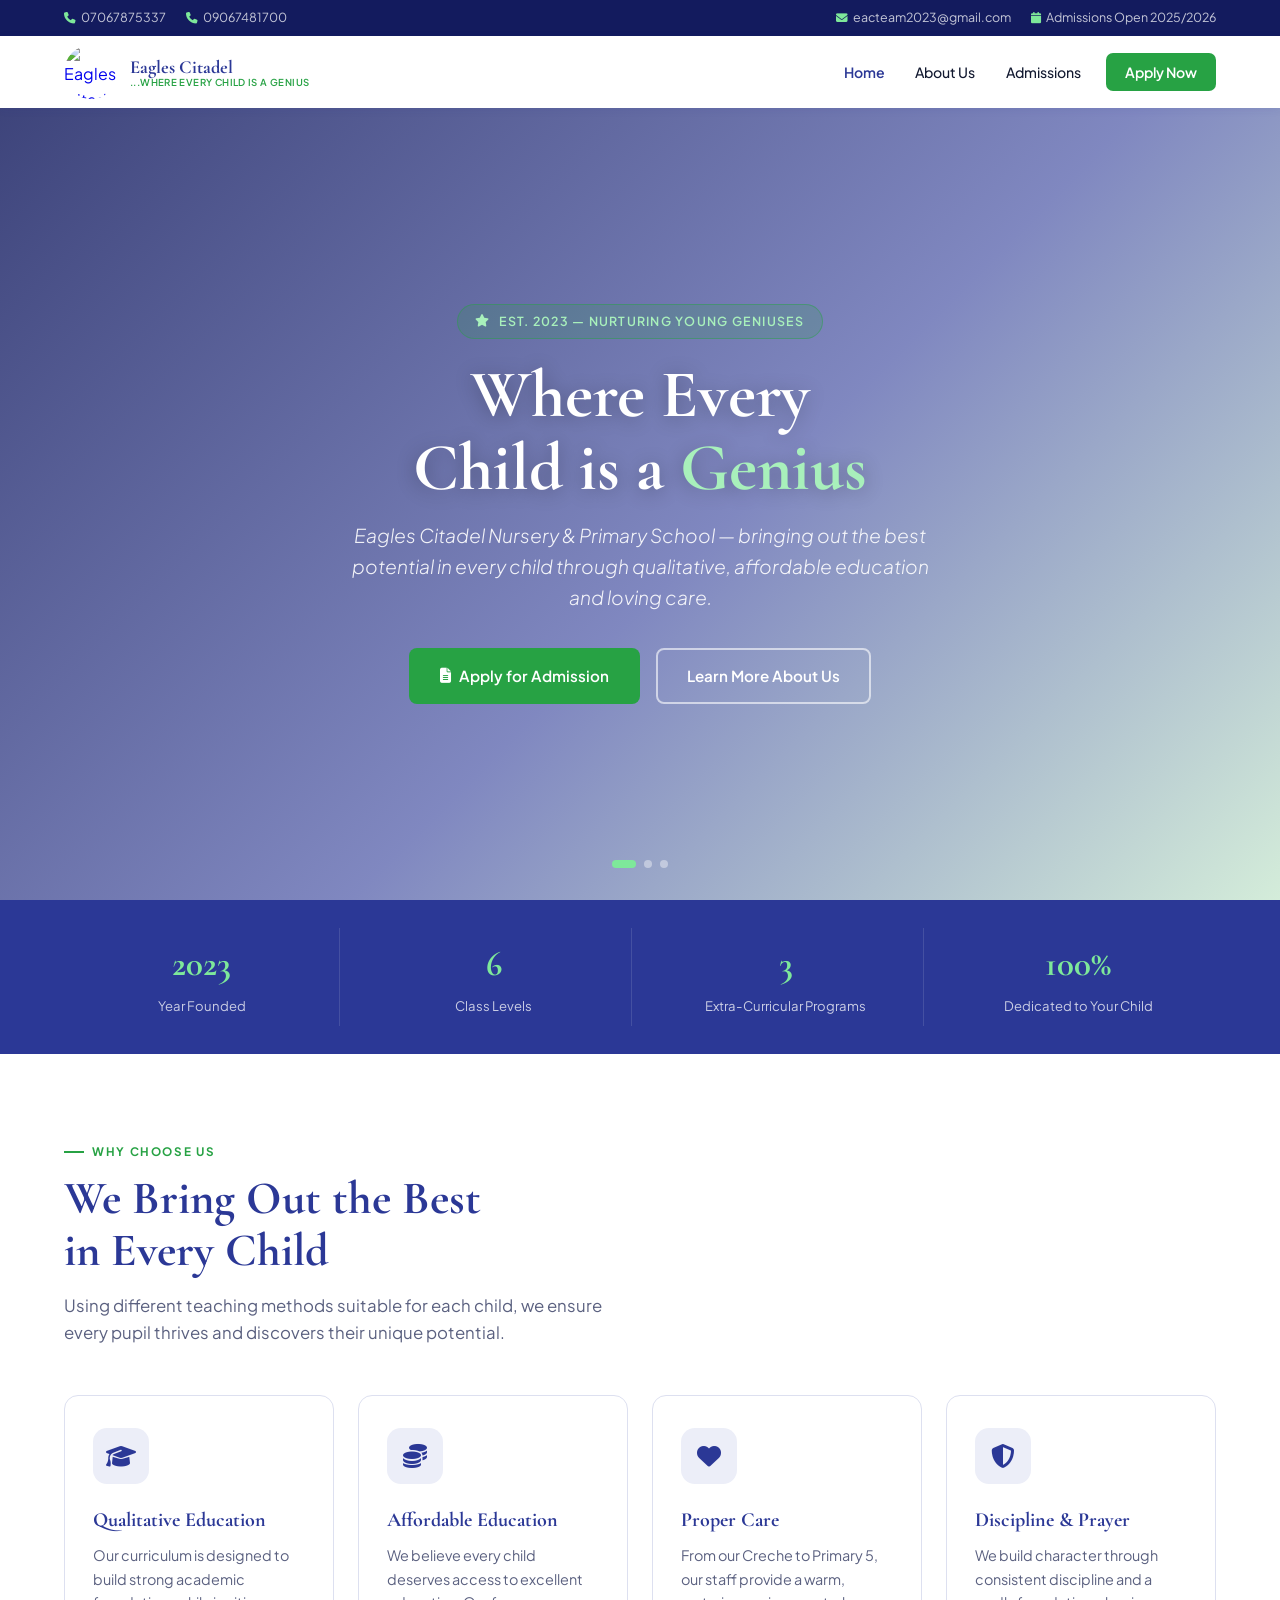
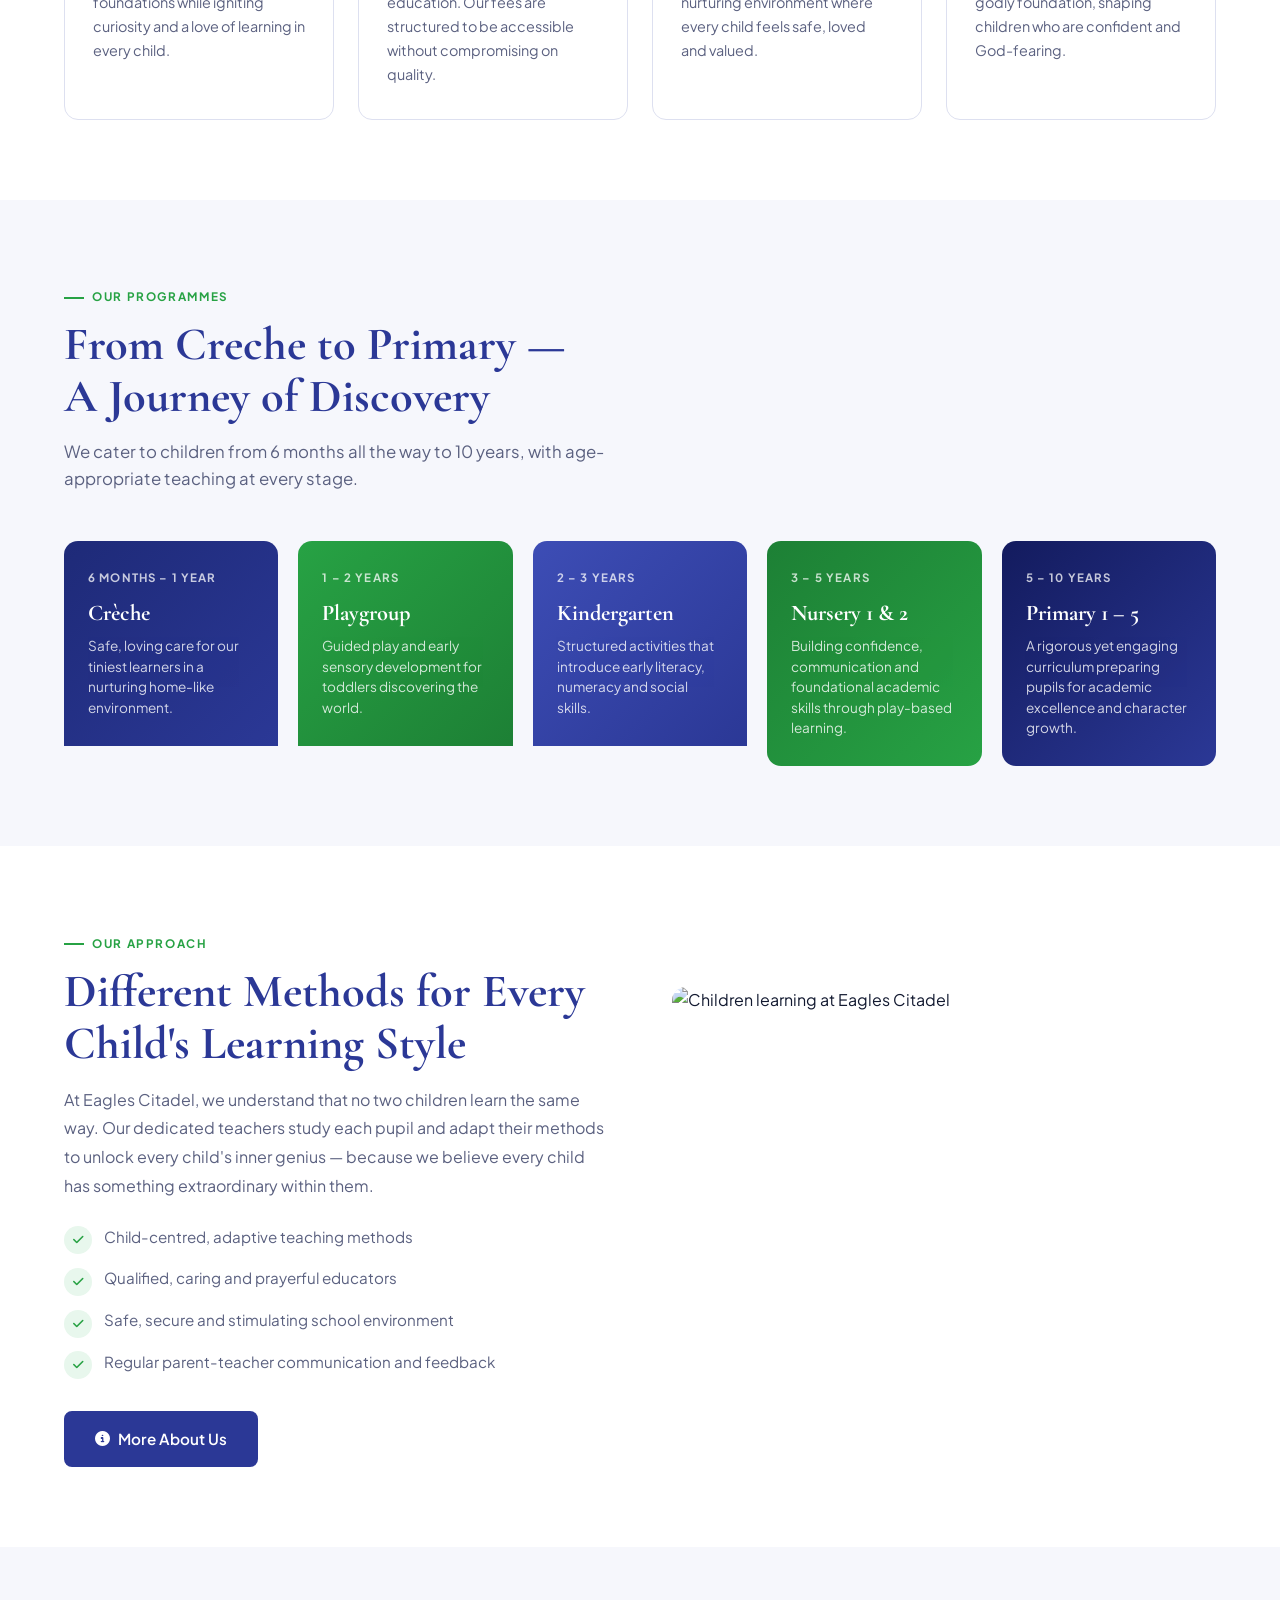
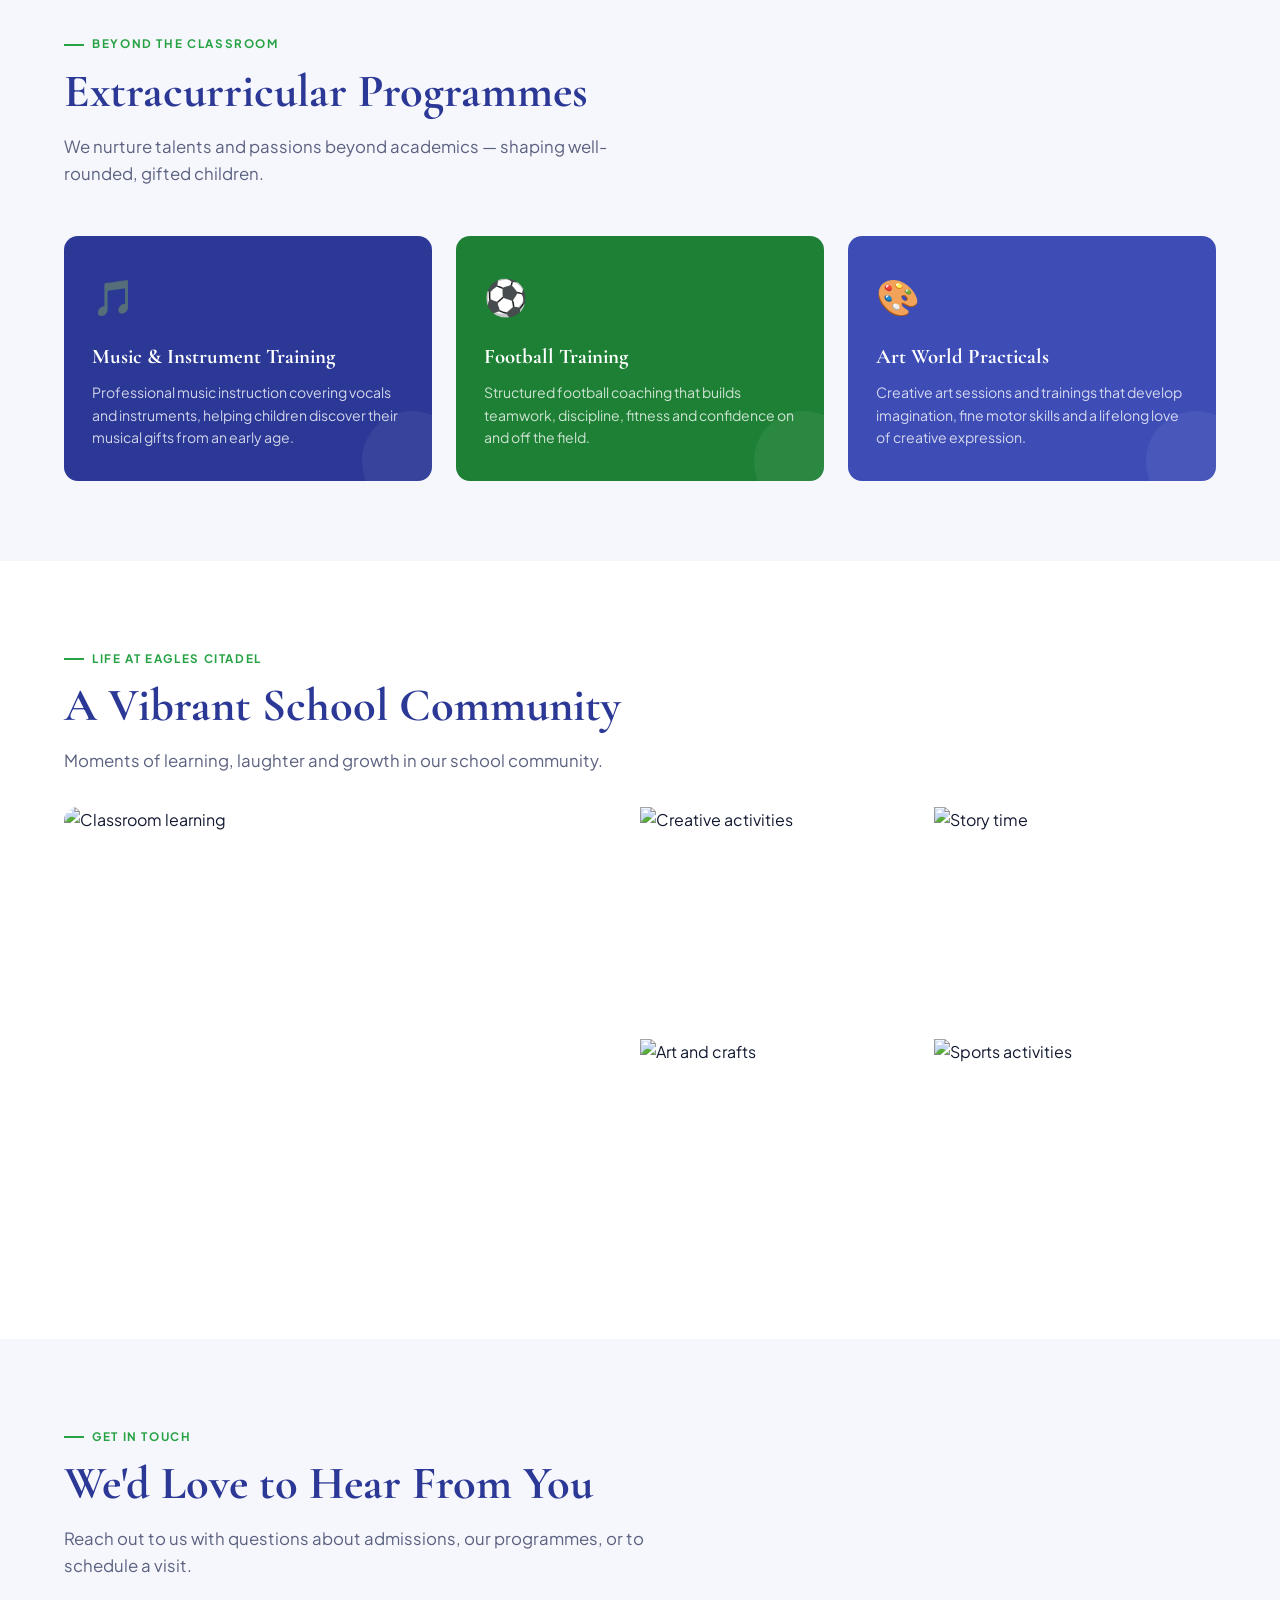
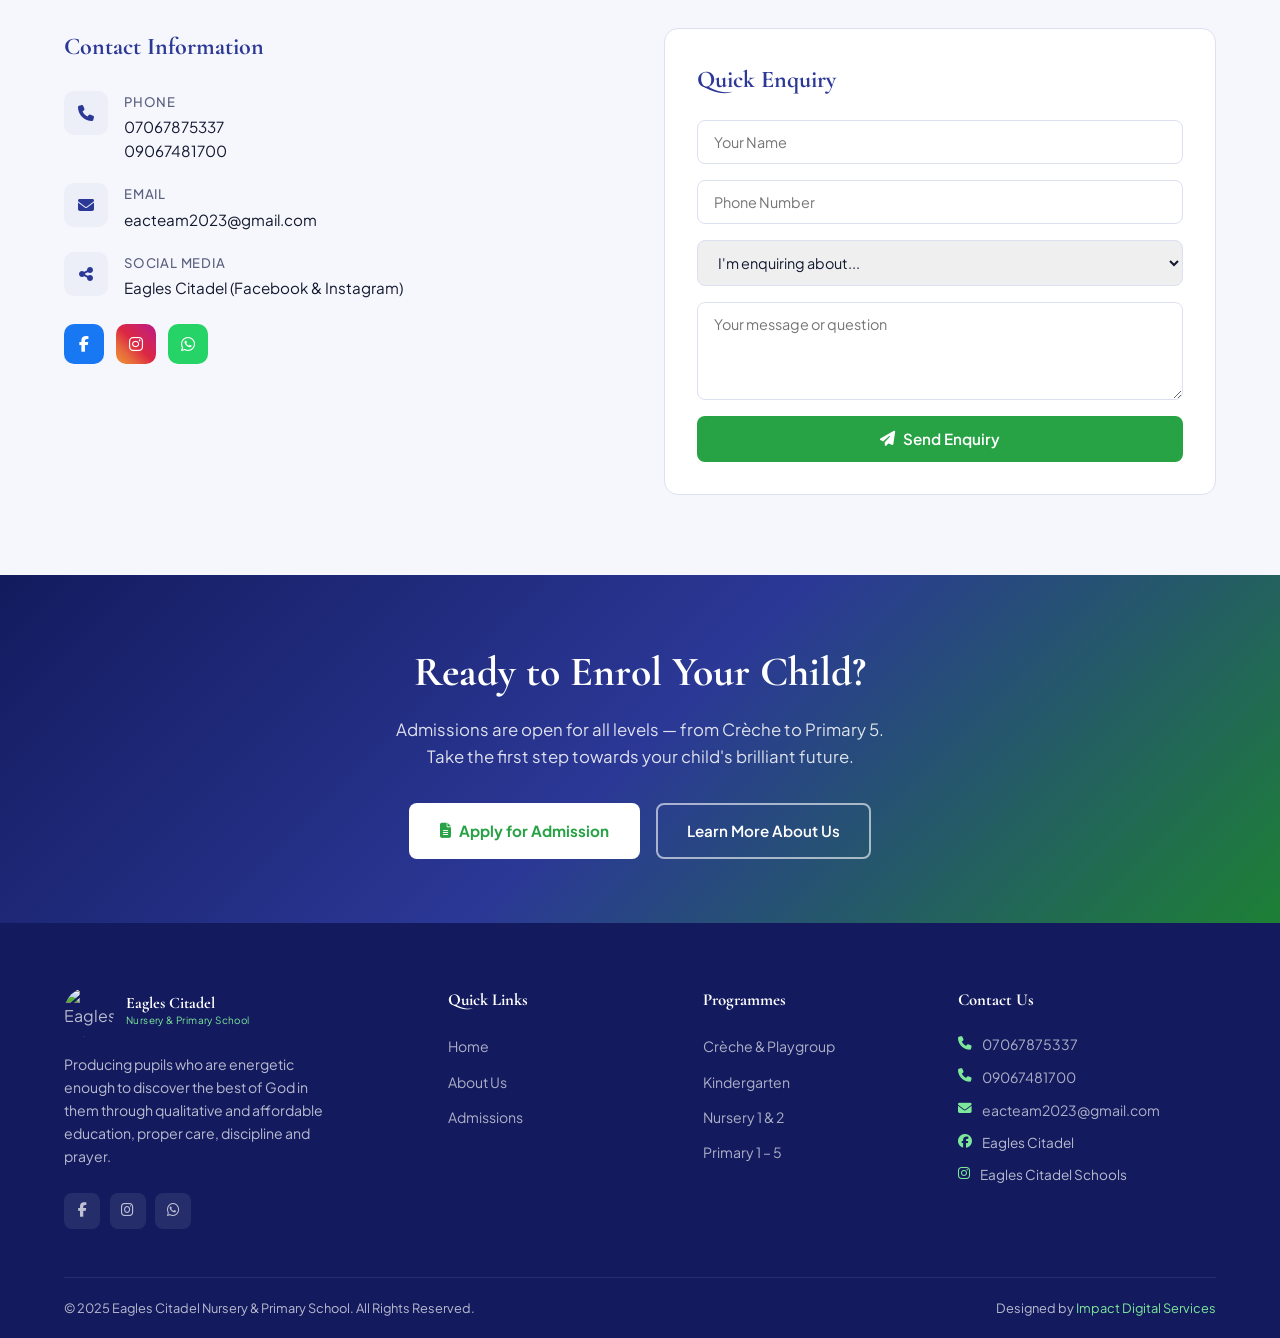
==== index.html @ 96b45662 "initial setup" ====
<!DOCTYPE html>
<html lang="en">
<head>
    <meta charset="UTF-8">
    <meta name="viewport" content="width=device-width, initial-scale=1.0">
    <title>Eagles Citadel Nursery & Primary School | ...where every child is a genius</title>
    <meta name="description" content="Eagles Citadel Nursery and Primary School — where every child is a genius. Qualitative, affordable education with proper care and discipline. Creche through Primary 5.">
    <meta name="keywords" content="Eagles Citadel, nursery school, primary school, creche, playgroup, kindergarten, affordable education Nigeria">
    <meta name="robots" content="index, follow">
    <meta property="og:type" content="website">
    <meta property="og:title" content="Eagles Citadel Nursery & Primary School">
    <meta property="og:description" content="...where every child is a genius. Qualitative and affordable education from Creche to Primary 5.">

    <script type="application/ld+json">
    {
      "@context": "https://schema.org",
      "@type": "School",
      "name": "Eagles Citadel Nursery and Primary School",
      "description": "Where every child is a genius. Qualitative and affordable education from Creche to Primary 5.",
      "foundingDate": "2023",
      "telephone": ["+2347067875337", "+2349067481700"],
      "email": "eacteam2023@gmail.com"
    }
    </script>

    <link rel="preconnect" href="https://fonts.googleapis.com">
    <link rel="preconnect" href="https://fonts.gstatic.com" crossorigin>
    <link href="https://fonts.googleapis.com/css2?family=Cormorant+Garamond:wght@400;600;700;800&family=Plus+Jakarta+Sans:wght@300;400;500;600;700&display=swap" rel="stylesheet">
    <link rel="stylesheet" href="https://cdnjs.cloudflare.com/ajax/libs/font-awesome/6.4.0/css/all.min.css">

    <style>
        :root {
            --indigo: #2B3896;
            --indigo-dark: #1E2A78;
            --indigo-deep: #131B5E;
            --indigo-light: #3D4DB5;
            --green: #27A244;
            --green-dark: #1D8035;
            --green-light: #E8F7ED;
            --white: #ffffff;
            --off-white: #F6F7FC;
            --light-gray: #ECEEF8;
            --text: #121930;
            --text-muted: #5B6180;
            --border: #DDE0F0;
            --shadow-sm: 0 2px 8px rgba(43,56,150,0.08);
            --shadow-md: 0 8px 32px rgba(43,56,150,0.14);
            --shadow-lg: 0 20px 60px rgba(43,56,150,0.2);
            --transition: all 0.3s cubic-bezier(0.4,0,0.2,1);
            --radius: 14px;
        }

        *, *::before, *::after { margin:0; padding:0; box-sizing:border-box; }
        html { scroll-behavior: smooth; }
        body {
            font-family: 'Plus Jakarta Sans', sans-serif;
            color: var(--text);
            background: var(--white);
            overflow-x: hidden;
            line-height: 1.6;
        }

        /* TOPBAR */
        .topbar {
            background: var(--indigo-deep);
            color: rgba(255,255,255,0.75);
            font-size: 0.78rem;
            padding: 0.5rem 0;
        }
        .topbar-inner {
            max-width: 1200px; margin: 0 auto; padding: 0 1.5rem;
            display: flex; justify-content: space-between; align-items: center; gap: 1rem; flex-wrap: wrap;
        }
        .topbar a { color: rgba(255,255,255,0.75); text-decoration: none; }
        .topbar a:hover { color: #7EE89A; }
        .topbar-left, .topbar-right { display: flex; align-items: center; gap: 1.25rem; flex-wrap: wrap; }
        .topbar i { color: #7EE89A; margin-right: 0.3rem; font-size: 0.72rem; }

        /* HEADER */
        .header {
            background: var(--white);
            box-shadow: var(--shadow-sm);
            position: sticky; top: 0; z-index: 1000;
            transition: var(--transition);
        }
        .header.scrolled { box-shadow: var(--shadow-md); }
        .nav-wrapper {
            max-width: 1200px; margin: 0 auto; padding: 0 1.5rem;
            display: flex; justify-content: space-between; align-items: center; height: 72px;
        }
        .logo { display: flex; align-items: center; gap: 0.75rem; text-decoration: none; }
        .logo img { height: 54px; width: 54px; object-fit: contain; border-radius: 50%; }
        .logo-text { display: flex; flex-direction: column; line-height: 1.1; }
        .logo-name {
            font-family: 'Cormorant Garamond', serif;
            font-size: 1.15rem; font-weight: 700; color: var(--indigo);
        }
        .logo-motto {
            font-size: 0.6rem; font-weight: 600; color: var(--green);
            text-transform: uppercase; letter-spacing: 0.04em;
        }
        .nav { display: flex; align-items: center; gap: 0.2rem; }
        .nav-link {
            font-size: 0.88rem; font-weight: 500; color: var(--text);
            text-decoration: none; padding: 0.5rem 0.85rem;
            border-radius: 7px; transition: var(--transition);
        }
        .nav-link:hover { color: var(--indigo); background: var(--light-gray); }
        .nav-link.active { color: var(--indigo); font-weight: 600; }
        .nav-apply {
            background: var(--green); color: var(--white) !important;
            padding: 0.5rem 1.2rem; border-radius: 7px; margin-left: 0.5rem; font-weight: 600;
        }
        .nav-apply:hover { background: var(--green-dark) !important; }
        .hamburger {
            display: none; flex-direction: column; gap: 5px;
            background: none; border: none; cursor: pointer; padding: 0.5rem;
        }
        .hamburger span { display: block; width: 24px; height: 2px; background: var(--indigo); border-radius: 2px; transition: var(--transition); }
        .hamburger.open span:nth-child(1) { transform: translateY(7px) rotate(45deg); }
        .hamburger.open span:nth-child(2) { opacity: 0; }
        .hamburger.open span:nth-child(3) { transform: translateY(-7px) rotate(-45deg); }

        /* HERO */
        .hero {
            position: relative; height: 88vh; min-height: 560px; max-height: 820px;
            display: flex; align-items: center; justify-content: center; overflow: hidden;
        }
        .hero-slides { position: absolute; inset: 0; z-index: 0; }
        .hero-slide {
            position: absolute; inset: 0;
            background-size: cover; background-position: center;
            opacity: 0; transition: opacity 1.3s ease;
        }
        .hero-slide.active { opacity: 1; }
        .hero-slide::after {
            content: ''; position: absolute; inset: 0;
            background: linear-gradient(135deg, rgba(19,27,94,0.82) 0%, rgba(43,56,150,0.6) 55%, rgba(39,162,68,0.2) 100%);
        }
        .slide-1 { background-image: url('https://images.unsplash.com/photo-1503676260728-1c00da094a0b?w=1400&q=80'); }
        .slide-2 { background-image: url('https://images.unsplash.com/photo-1580582932707-520aed937b7b?w=1400&q=80'); }
        .slide-3 { background-image: url('https://images.unsplash.com/photo-1529390079861-591de354faf5?w=1400&q=80'); }
        .hero-content {
            position: relative; z-index: 1; text-align: center; color: var(--white);
            max-width: 840px; padding: 2rem 1.5rem;
            animation: heroFadeUp 1s ease 0.3s both;
        }
        @keyframes heroFadeUp {
            from { opacity: 0; transform: translateY(30px); }
            to { opacity: 1; transform: translateY(0); }
        }
        .hero-badge {
            display: inline-flex; align-items: center; gap: 0.5rem;
            background: rgba(39,162,68,0.18); border: 1px solid rgba(39,162,68,0.45);
            color: #A8F0BB; font-size: 0.78rem; font-weight: 600;
            letter-spacing: 0.1em; text-transform: uppercase;
            padding: 0.4rem 1.1rem; border-radius: 100px; margin-bottom: 1.25rem;
        }
        .hero-title {
            font-family: 'Cormorant Garamond', serif;
            font-size: clamp(2.4rem, 6vw, 4.2rem);
            font-weight: 800; line-height: 1.08; margin-bottom: 1rem;
            text-shadow: 0 2px 20px rgba(0,0,0,0.3);
        }
        .hero-title span { color: #A8F0BB; }
        .hero-subtitle {
            font-size: clamp(1rem, 2.5vw, 1.2rem);
            font-weight: 300; opacity: 0.9; margin-bottom: 2.25rem;
            max-width: 580px; margin-left: auto; margin-right: auto;
            font-style: italic;
        }
        .hero-cta { display: flex; gap: 1rem; justify-content: center; flex-wrap: wrap; }
        .btn {
            display: inline-flex; align-items: center; gap: 0.5rem;
            padding: 0.85rem 1.8rem; border-radius: 8px;
            font-family: 'Plus Jakarta Sans', sans-serif;
            font-weight: 600; font-size: 0.95rem;
            text-decoration: none; transition: var(--transition);
            cursor: pointer; border: 2px solid transparent;
        }
        .btn-green { background: var(--green); color: var(--white); }
        .btn-green:hover { background: var(--green-dark); transform: translateY(-2px); box-shadow: 0 8px 24px rgba(39,162,68,0.35); }
        .btn-outline-white { background: transparent; color: var(--white); border-color: rgba(255,255,255,0.6); }
        .btn-outline-white:hover { background: rgba(255,255,255,0.12); border-color: var(--white); }
        .btn-indigo { background: var(--indigo); color: var(--white); }
        .btn-indigo:hover { background: var(--indigo-dark); transform: translateY(-2px); box-shadow: var(--shadow-md); }
        .btn-outline-indigo { background: transparent; color: var(--indigo); border-color: var(--indigo); }
        .btn-outline-indigo:hover { background: var(--indigo); color: var(--white); }
        .hero-indicators {
            position: absolute; bottom: 2rem; left: 50%; transform: translateX(-50%);
            display: flex; gap: 0.5rem; z-index: 2;
        }
        .indicator {
            width: 8px; height: 8px; border-radius: 50%;
            background: rgba(255,255,255,0.4); border: none; cursor: pointer; transition: var(--transition);
        }
        .indicator.active { background: #7EE89A; width: 24px; border-radius: 4px; }

        /* STATS STRIP */
        .stats-strip { background: var(--indigo); padding: 1.75rem 0; }
        .stats-inner {
            max-width: 1200px; margin: 0 auto; padding: 0 1.5rem;
            display: grid; grid-template-columns: repeat(4, 1fr); gap: 1rem;
        }
        .stat-item {
            text-align: center; color: var(--white); padding: 0.5rem;
            border-right: 1px solid rgba(255,255,255,0.12);
        }
        .stat-item:last-child { border-right: none; }
        .stat-number { font-family: 'Cormorant Garamond', serif; font-size: 2.2rem; font-weight: 700; color: #7EE89A; display: block; }
        .stat-label { font-size: 0.82rem; opacity: 0.75; }

        /* SECTIONS */
        .section { padding: 5rem 0; }
        .section-alt { background: var(--off-white); }
        .container { max-width: 1200px; margin: 0 auto; padding: 0 1.5rem; }
        .section-label {
            display: inline-flex; align-items: center; gap: 0.5rem;
            font-size: 0.73rem; font-weight: 700; letter-spacing: 0.14em;
            text-transform: uppercase; color: var(--green); margin-bottom: 0.75rem;
        }
        .section-label::before { content: ''; display: block; width: 20px; height: 2px; background: var(--green); }
        .section-title {
            font-family: 'Cormorant Garamond', serif;
            font-size: clamp(1.9rem, 4vw, 2.9rem);
            font-weight: 700; color: var(--indigo);
            line-height: 1.12; margin-bottom: 1rem;
        }
        .section-subtitle { font-size: 1.05rem; color: var(--text-muted); max-width: 580px; margin-bottom: 3rem; }

        /* FEATURES */
        .features-grid { display: grid; grid-template-columns: repeat(auto-fit, minmax(260px, 1fr)); gap: 1.5rem; }
        .feature-card {
            background: var(--white); border: 1px solid var(--border);
            border-radius: var(--radius); padding: 2rem 1.75rem;
            transition: var(--transition); position: relative; overflow: hidden;
        }
        .feature-card::before {
            content: ''; position: absolute; top: 0; left: 0; right: 0; height: 3px;
            background: linear-gradient(90deg, var(--indigo), var(--green));
            transform: scaleX(0); transition: var(--transition);
        }
        .feature-card:hover { transform: translateY(-4px); box-shadow: var(--shadow-md); }
        .feature-card:hover::before { transform: scaleX(1); }
        .feature-icon {
            width: 56px; height: 56px; border-radius: 14px;
            background: var(--light-gray); display: flex; align-items: center;
            justify-content: center; font-size: 1.5rem; margin-bottom: 1.25rem;
            color: var(--indigo); transition: var(--transition);
        }
        .feature-card:hover .feature-icon { background: var(--indigo); color: var(--white); }
        .feature-title { font-family: 'Cormorant Garamond', serif; font-size: 1.25rem; font-weight: 700; color: var(--indigo); margin-bottom: 0.5rem; }
        .feature-text { font-size: 0.9rem; color: var(--text-muted); line-height: 1.65; }

        /* PROGRAMS */
        .programs-grid { display: grid; grid-template-columns: repeat(auto-fit, minmax(200px, 1fr)); gap: 1.25rem; }
        .program-card {
            border-radius: var(--radius); overflow: hidden;
            transition: var(--transition); cursor: default;
        }
        .program-card:hover { transform: translateY(-4px); box-shadow: var(--shadow-lg); }
        .program-card-inner { padding: 1.75rem 1.5rem; color: var(--white); }
        .program-age {
            font-size: 0.72rem; font-weight: 700; letter-spacing: 0.1em;
            text-transform: uppercase; opacity: 0.75; margin-bottom: 0.5rem;
        }
        .program-name { font-family: 'Cormorant Garamond', serif; font-size: 1.4rem; font-weight: 700; margin-bottom: 0.35rem; }
        .program-desc { font-size: 0.85rem; opacity: 0.8; line-height: 1.5; }

        /* TWO COL */
        .two-col { display: grid; grid-template-columns: 1fr 1fr; gap: 4rem; align-items: center; }
        .two-col-img { border-radius: var(--radius); overflow: hidden; }
        .two-col-img img { width: 100%; height: 420px; object-fit: cover; display: block; }

        /* MISSION/VISION */
        .mv-grid { display: grid; grid-template-columns: 1fr 1fr; gap: 2rem; }
        .mv-card {
            background: var(--white); border-radius: var(--radius);
            padding: 2.25rem 2rem; border: 1px solid var(--border);
            transition: var(--transition);
        }
        .mv-card:hover { box-shadow: var(--shadow-md); }
        .mv-icon { font-size: 2rem; margin-bottom: 1rem; }
        .mv-title { font-family: 'Cormorant Garamond', serif; font-size: 1.5rem; font-weight: 700; color: var(--indigo); margin-bottom: 0.75rem; }
        .mv-text { font-size: 0.9rem; color: var(--text-muted); line-height: 1.7; }
        .mv-list { list-style: none; padding: 0; }
        .mv-list li {
            display: flex; align-items: flex-start; gap: 0.6rem;
            font-size: 0.9rem; color: var(--text-muted); line-height: 1.6; margin-bottom: 0.5rem;
        }
        .mv-list li::before { content: '✦'; color: var(--green); font-size: 0.65rem; margin-top: 0.35rem; flex-shrink: 0; }

        /* EXTRACURRICULAR */
        .extra-grid { display: grid; grid-template-columns: repeat(auto-fit, minmax(240px, 1fr)); gap: 1.5rem; }
        .extra-card {
            background: var(--indigo); color: var(--white);
            border-radius: var(--radius); padding: 2rem 1.75rem;
            transition: var(--transition); position: relative; overflow: hidden;
        }
        .extra-card::after {
            content: ''; position: absolute; bottom: -30px; right: -30px;
            width: 100px; height: 100px; border-radius: 50%;
            background: rgba(255,255,255,0.06);
        }
        .extra-card:hover { background: var(--indigo-dark); transform: translateY(-4px); box-shadow: var(--shadow-lg); }
        .extra-icon { font-size: 2.2rem; margin-bottom: 1rem; }
        .extra-title { font-family: 'Cormorant Garamond', serif; font-size: 1.3rem; font-weight: 700; margin-bottom: 0.5rem; }
        .extra-text { font-size: 0.88rem; opacity: 0.78; line-height: 1.6; }

        /* GALLERY */
        .gallery-grid {
            display: grid;
            grid-template-columns: 2fr 1fr 1fr;
            grid-template-rows: 220px 220px;
            gap: 0.75rem; border-radius: var(--radius); overflow: hidden;
        }
        .gallery-item { position: relative; overflow: hidden; }
        .gallery-item:first-child { grid-row: span 2; }
        .gallery-item img { width: 100%; height: 100%; object-fit: cover; display: block; transition: transform 0.4s ease; }
        .gallery-item:hover img { transform: scale(1.05); }
        .gallery-caption {
            position: absolute; bottom: 0; left: 0; right: 0;
            background: linear-gradient(transparent, rgba(19,27,94,0.7));
            color: var(--white); font-size: 0.78rem; padding: 1rem 0.75rem 0.6rem;
            opacity: 0; transition: var(--transition);
        }
        .gallery-item:hover .gallery-caption { opacity: 1; }

        /* CTA BANNER */
        .cta-banner {
            background: linear-gradient(135deg, var(--indigo-deep) 0%, var(--indigo) 50%, var(--green-dark) 100%);
            padding: 4rem 0; text-align: center; color: var(--white);
        }
        .cta-banner h2 { font-family: 'Cormorant Garamond', serif; font-size: clamp(1.8rem, 4vw, 2.6rem); font-weight: 700; margin-bottom: 0.75rem; }
        .cta-banner p { font-size: 1.05rem; opacity: 0.85; margin-bottom: 2rem; max-width: 520px; margin-left: auto; margin-right: auto; }

        /* CONTACT SECTION */
        .contact-grid { display: grid; grid-template-columns: 1fr 1fr; gap: 3rem; }
        .contact-info h3 { font-family: 'Cormorant Garamond', serif; font-size: 1.5rem; color: var(--indigo); margin-bottom: 1.5rem; }
        .contact-item { display: flex; align-items: flex-start; gap: 1rem; margin-bottom: 1.25rem; }
        .contact-icon { width: 44px; height: 44px; border-radius: 10px; background: var(--light-gray); display: flex; align-items: center; justify-content: center; color: var(--indigo); flex-shrink: 0; }
        .contact-detail strong { display: block; font-size: 0.82rem; color: var(--text-muted); font-weight: 500; text-transform: uppercase; letter-spacing: 0.06em; margin-bottom: 0.2rem; }
        .contact-detail a, .contact-detail span { font-size: 0.95rem; color: var(--text); text-decoration: none; display: block; }
        .contact-detail a:hover { color: var(--indigo); }
        .social-row { display: flex; gap: 0.75rem; margin-top: 1.5rem; }
        .social-btn {
            width: 40px; height: 40px; border-radius: 10px;
            background: var(--indigo); color: var(--white);
            display: flex; align-items: center; justify-content: center;
            text-decoration: none; font-size: 1rem; transition: var(--transition);
        }
        .social-btn:hover { background: var(--green); transform: translateY(-2px); }
        .social-btn.fb { background: #1877F2; }
        .social-btn.ig { background: linear-gradient(45deg,#f09433,#e6683c,#dc2743,#cc2366,#bc1888); }

        /* FOOTER */
        .footer { background: var(--indigo-deep); color: rgba(255,255,255,0.7); padding: 4rem 0 0; }
        .footer-grid { display: grid; grid-template-columns: 1.6fr 1fr 1fr 1.2fr; gap: 2.5rem; padding-bottom: 3rem; }
        .footer-logo { display: flex; align-items: center; gap: 0.75rem; margin-bottom: 1rem; }
        .footer-logo img { height: 50px; width: 50px; object-fit: contain; border-radius: 50%; }
        .footer-logo-name { font-family: 'Cormorant Garamond', serif; font-size: 1rem; font-weight: 700; color: var(--white); line-height: 1.2; }
        .footer-motto { font-size: 0.62rem; color: #7EE89A; letter-spacing: 0.04em; }
        .footer-desc { font-size: 0.88rem; line-height: 1.65; margin-bottom: 1.5rem; max-width: 280px; }
        .footer-social { display: flex; gap: 0.6rem; }
        .footer-social-link {
            width: 36px; height: 36px; border-radius: 8px;
            background: rgba(255,255,255,0.08); color: rgba(255,255,255,0.7);
            display: flex; align-items: center; justify-content: center;
            text-decoration: none; font-size: 0.9rem; transition: var(--transition);
        }
        .footer-social-link:hover { background: var(--green); color: var(--white); }
        .footer-heading { font-family: 'Cormorant Garamond', serif; font-size: 1.05rem; font-weight: 700; color: var(--white); margin-bottom: 1.25rem; }
        .footer-links { list-style: none; }
        .footer-links li { margin-bottom: 0.6rem; }
        .footer-links a { color: rgba(255,255,255,0.65); text-decoration: none; font-size: 0.88rem; transition: var(--transition); }
        .footer-links a:hover { color: #7EE89A; }
        .footer-contact li { display: flex; gap: 0.6rem; font-size: 0.85rem; margin-bottom: 0.65rem; align-items: flex-start; }
        .footer-contact i { color: #7EE89A; margin-top: 0.2rem; }
        .footer-bottom {
            border-top: 1px solid rgba(255,255,255,0.08);
            padding: 1.25rem 0; display: flex;
            justify-content: space-between; align-items: center; flex-wrap: wrap; gap: 0.5rem;
            font-size: 0.8rem;
        }
        .footer-bottom a { color: #7EE89A; text-decoration: none; }

        /* REVEAL ANIMATION */
        .reveal { opacity: 0; transform: translateY(28px); transition: opacity 0.7s ease, transform 0.7s ease; }
        .reveal.visible { opacity: 1; transform: translateY(0); }

        /* MOBILE NAV */
        @media (max-width: 768px) {
            .hamburger { display: flex; }
            .nav {
                display: none; position: absolute; top: 72px; left: 0; right: 0;
                background: var(--white); flex-direction: column; padding: 1rem 1.5rem 1.5rem;
                box-shadow: var(--shadow-md); border-top: 1px solid var(--border); gap: 0.25rem;
            }
            .nav.open { display: flex; }
            .nav-link { padding: 0.6rem 0.5rem; }
            .nav-apply { margin-left: 0; text-align: center; }
            .stats-inner { grid-template-columns: repeat(2, 1fr); }
            .features-grid { grid-template-columns: 1fr; }
            .two-col { grid-template-columns: 1fr; gap: 2rem; }
            .two-col-img img { height: 260px; }
            .mv-grid { grid-template-columns: 1fr; }
            .gallery-grid { grid-template-columns: 1fr 1fr; grid-template-rows: auto; }
            .gallery-item:first-child { grid-column: span 2; grid-row: span 1; }
            .gallery-item:first-child .gallery-item img { height: 220px; }
            .gallery-item { height: 160px; }
            .contact-grid { grid-template-columns: 1fr; }
            .footer-grid { grid-template-columns: 1fr 1fr; }
            .footer-bottom { flex-direction: column; text-align: center; }
            .topbar-right { display: none; }
        }
    </style>
</head>
<body>

    <!-- TOPBAR -->
    <div class="topbar">
        <div class="topbar-inner">
            <div class="topbar-left">
                <span><i class="fas fa-phone"></i><a href="tel:07067875337">07067875337</a></span>
                <span><i class="fas fa-phone"></i><a href="tel:09067481700">09067481700</a></span>
            </div>
            <div class="topbar-right">
                <span><i class="fas fa-envelope"></i><a href="mailto:eacteam2023@gmail.com">eacteam2023@gmail.com</a></span>
                <span><i class="fas fa-calendar"></i>Admissions Open 2025/2026</span>
            </div>
        </div>
    </div>

    <!-- HEADER -->
    <header class="header" id="header">
        <div class="nav-wrapper">
            <a href="index.html" class="logo">
                <img src="logo.jpeg" alt="Eagles Citadel Logo">
                <div class="logo-text">
                    <span class="logo-name">Eagles Citadel</span>
                    <span class="logo-motto">...where every child is a genius</span>
                </div>
            </a>
            <button class="hamburger" id="hamburger" aria-label="Menu">
                <span></span><span></span><span></span>
            </button>
            <nav class="nav" id="nav">
                <a href="index.html" class="nav-link active">Home</a>
                <a href="about.html" class="nav-link">About Us</a>
                <a href="admissions.html" class="nav-link">Admissions</a>
                <a href="admissions.html" class="nav-link nav-apply">Apply Now</a>
            </nav>
        </div>
    </header>

    <!-- HERO -->
    <section class="hero">
        <div class="hero-slides">
            <div class="hero-slide slide-1 active"></div>
            <div class="hero-slide slide-2"></div>
            <div class="hero-slide slide-3"></div>
        </div>
        <div class="hero-content">
            <div class="hero-badge"><i class="fas fa-star"></i> Est. 2023 &mdash; Nurturing Young Geniuses</div>
            <h1 class="hero-title">
                Where Every<br>Child is a <span>Genius</span>
            </h1>
            <p class="hero-subtitle">Eagles Citadel Nursery &amp; Primary School &mdash; bringing out the best potential in every child through qualitative, affordable education and loving care.</p>
            <div class="hero-cta">
                <a href="admissions.html" class="btn btn-green"><i class="fas fa-file-alt"></i> Apply for Admission</a>
                <a href="about.html" class="btn btn-outline-white">Learn More About Us</a>
            </div>
        </div>
        <div class="hero-indicators">
            <button class="indicator active" data-slide="0"></button>
            <button class="indicator" data-slide="1"></button>
            <button class="indicator" data-slide="2"></button>
        </div>
    </section>

    <!-- STATS STRIP -->
    <div class="stats-strip">
        <div class="stats-inner">
            <div class="stat-item">
                <span class="stat-number">2023</span>
                <span class="stat-label">Year Founded</span>
            </div>
            <div class="stat-item">
                <span class="stat-number">6</span>
                <span class="stat-label">Class Levels</span>
            </div>
            <div class="stat-item">
                <span class="stat-number">3</span>
                <span class="stat-label">Extra-Curricular Programs</span>
            </div>
            <div class="stat-item">
                <span class="stat-number">100%</span>
                <span class="stat-label">Dedicated to Your Child</span>
            </div>
        </div>
    </div>

    <!-- WHY CHOOSE US -->
    <section class="section">
        <div class="container">
            <span class="section-label">Why Choose Us</span>
            <h2 class="section-title">We Bring Out the Best<br>in Every Child</h2>
            <p class="section-subtitle">Using different teaching methods suitable for each child, we ensure every pupil thrives and discovers their unique potential.</p>
            <div class="features-grid reveal">
                <div class="feature-card">
                    <div class="feature-icon"><i class="fas fa-graduation-cap"></i></div>
                    <h3 class="feature-title">Qualitative Education</h3>
                    <p class="feature-text">Our curriculum is designed to build strong academic foundations while igniting curiosity and a love of learning in every child.</p>
                </div>
                <div class="feature-card">
                    <div class="feature-icon"><i class="fas fa-coins"></i></div>
                    <h3 class="feature-title">Affordable Education</h3>
                    <p class="feature-text">We believe every child deserves access to excellent education. Our fees are structured to be accessible without compromising on quality.</p>
                </div>
                <div class="feature-card">
                    <div class="feature-icon"><i class="fas fa-heart"></i></div>
                    <h3 class="feature-title">Proper Care</h3>
                    <p class="feature-text">From our Creche to Primary 5, our staff provide a warm, nurturing environment where every child feels safe, loved and valued.</p>
                </div>
                <div class="feature-card">
                    <div class="feature-icon"><i class="fas fa-shield-alt"></i></div>
                    <h3 class="feature-title">Discipline &amp; Prayer</h3>
                    <p class="feature-text">We build character through consistent discipline and a godly foundation, shaping children who are confident and God-fearing.</p>
                </div>
            </div>
        </div>
    </section>

    <!-- PROGRAMS -->
    <section class="section section-alt">
        <div class="container">
            <span class="section-label">Our Programmes</span>
            <h2 class="section-title">From Creche to Primary &mdash;<br>A Journey of Discovery</h2>
            <p class="section-subtitle">We cater to children from 6 months all the way to 10 years, with age-appropriate teaching at every stage.</p>
            <div class="programs-grid reveal">
                <div class="program-card">
                    <div class="program-card-inner" style="background: linear-gradient(135deg, #1E2A78, #2B3896);">
                        <div class="program-age">6 months – 1 year</div>
                        <div class="program-name">Crèche</div>
                        <div class="program-desc">Safe, loving care for our tiniest learners in a nurturing home-like environment.</div>
                    </div>
                </div>
                <div class="program-card">
                    <div class="program-card-inner" style="background: linear-gradient(135deg, #27A244, #1D8035);">
                        <div class="program-age">1 – 2 years</div>
                        <div class="program-name">Playgroup</div>
                        <div class="program-desc">Guided play and early sensory development for toddlers discovering the world.</div>
                    </div>
                </div>
                <div class="program-card">
                    <div class="program-card-inner" style="background: linear-gradient(135deg, #3D4DB5, #2B3896);">
                        <div class="program-age">2 – 3 years</div>
                        <div class="program-name">Kindergarten</div>
                        <div class="program-desc">Structured activities that introduce early literacy, numeracy and social skills.</div>
                    </div>
                </div>
                <div class="program-card">
                    <div class="program-card-inner" style="background: linear-gradient(135deg, #1D8035, #27A244);">
                        <div class="program-age">3 – 5 years</div>
                        <div class="program-name">Nursery 1 &amp; 2</div>
                        <div class="program-desc">Building confidence, communication and foundational academic skills through play-based learning.</div>
                    </div>
                </div>
                <div class="program-card">
                    <div class="program-card-inner" style="background: linear-gradient(135deg, #131B5E, #2B3896);">
                        <div class="program-age">5 – 10 years</div>
                        <div class="program-name">Primary 1 – 5</div>
                        <div class="program-desc">A rigorous yet engaging curriculum preparing pupils for academic excellence and character growth.</div>
                    </div>
                </div>
            </div>
        </div>
    </section>

    <!-- ABOUT STRIP -->
    <section class="section">
        <div class="container">
            <div class="two-col">
                <div>
                    <span class="section-label">Our Approach</span>
                    <h2 class="section-title">Different Methods for Every Child's Learning Style</h2>
                    <p style="color:var(--text-muted); line-height:1.8; margin-bottom:1.5rem;">At Eagles Citadel, we understand that no two children learn the same way. Our dedicated teachers study each pupil and adapt their methods to unlock every child's inner genius — because we believe every child has something extraordinary within them.</p>
                    <ul style="list-style:none; padding:0; margin-bottom:2rem;">
                        <li style="display:flex; gap:0.75rem; align-items:flex-start; margin-bottom:0.75rem;">
                            <span style="background:var(--green-light); color:var(--green); width:28px; height:28px; border-radius:50%; display:flex; align-items:center; justify-content:center; font-size:0.75rem; flex-shrink:0; margin-top:0.1rem;"><i class="fas fa-check"></i></span>
                            <span style="color:var(--text-muted); font-size:0.95rem;">Child-centred, adaptive teaching methods</span>
                        </li>
                        <li style="display:flex; gap:0.75rem; align-items:flex-start; margin-bottom:0.75rem;">
                            <span style="background:var(--green-light); color:var(--green); width:28px; height:28px; border-radius:50%; display:flex; align-items:center; justify-content:center; font-size:0.75rem; flex-shrink:0; margin-top:0.1rem;"><i class="fas fa-check"></i></span>
                            <span style="color:var(--text-muted); font-size:0.95rem;">Qualified, caring and prayerful educators</span>
                        </li>
                        <li style="display:flex; gap:0.75rem; align-items:flex-start; margin-bottom:0.75rem;">
                            <span style="background:var(--green-light); color:var(--green); width:28px; height:28px; border-radius:50%; display:flex; align-items:center; justify-content:center; font-size:0.75rem; flex-shrink:0; margin-top:0.1rem;"><i class="fas fa-check"></i></span>
                            <span style="color:var(--text-muted); font-size:0.95rem;">Safe, secure and stimulating school environment</span>
                        </li>
                        <li style="display:flex; gap:0.75rem; align-items:flex-start; margin-bottom:0.75rem;">
                            <span style="background:var(--green-light); color:var(--green); width:28px; height:28px; border-radius:50%; display:flex; align-items:center; justify-content:center; font-size:0.75rem; flex-shrink:0; margin-top:0.1rem;"><i class="fas fa-check"></i></span>
                            <span style="color:var(--text-muted); font-size:0.95rem;">Regular parent-teacher communication and feedback</span>
                        </li>
                    </ul>
                    <a href="about.html" class="btn btn-indigo"><i class="fas fa-info-circle"></i> More About Us</a>
                </div>
                <div class="two-col-img">
                    <img src="https://images.unsplash.com/photo-1503676260728-1c00da094a0b?w=800&q=80" alt="Children learning at Eagles Citadel">
                </div>
            </div>
        </div>
    </section>

    <!-- EXTRACURRICULAR -->
    <section class="section section-alt">
        <div class="container">
            <span class="section-label">Beyond the Classroom</span>
            <h2 class="section-title">Extracurricular Programmes</h2>
            <p class="section-subtitle">We nurture talents and passions beyond academics — shaping well-rounded, gifted children.</p>
            <div class="extra-grid reveal">
                <div class="extra-card">
                    <div class="extra-icon">🎵</div>
                    <h3 class="extra-title">Music &amp; Instrument Training</h3>
                    <p class="extra-text">Professional music instruction covering vocals and instruments, helping children discover their musical gifts from an early age.</p>
                </div>
                <div class="extra-card" style="background: var(--green-dark);">
                    <div class="extra-icon">⚽</div>
                    <h3 class="extra-title">Football Training</h3>
                    <p class="extra-text">Structured football coaching that builds teamwork, discipline, fitness and confidence on and off the field.</p>
                </div>
                <div class="extra-card" style="background: var(--indigo-light);">
                    <div class="extra-icon">🎨</div>
                    <h3 class="extra-title">Art World Practicals</h3>
                    <p class="extra-text">Creative art sessions and trainings that develop imagination, fine motor skills and a lifelong love of creative expression.</p>
                </div>
            </div>
        </div>
    </section>

    <!-- GALLERY -->
    <section class="section">
        <div class="container">
            <span class="section-label">Life at Eagles Citadel</span>
            <h2 class="section-title">A Vibrant School Community</h2>
            <p class="section-subtitle" style="margin-bottom:2rem;">Moments of learning, laughter and growth in our school community.</p>
            <div class="gallery-grid reveal">
                <div class="gallery-item">
                    <img src="https://images.unsplash.com/photo-1580582932707-520aed937b7b?w=800&q=80" alt="Classroom learning">
                    <div class="gallery-caption">Active classroom learning</div>
                </div>
                <div class="gallery-item">
                    <img src="https://images.unsplash.com/photo-1529390079861-591de354faf5?w=400&q=80" alt="Creative activities">
                    <div class="gallery-caption">Creative activities</div>
                </div>
                <div class="gallery-item">
                    <img src="https://images.unsplash.com/photo-1503676260728-1c00da094a0b?w=400&q=80" alt="Story time">
                    <div class="gallery-caption">Story time</div>
                </div>
                <div class="gallery-item">
                    <img src="https://images.unsplash.com/photo-1544717297-fa95b6ee9643?w=400&q=80" alt="Art and crafts">
                    <div class="gallery-caption">Art &amp; crafts</div>
                </div>
                <div class="gallery-item">
                    <img src="https://images.unsplash.com/photo-1571260899304-425eee4c7efc?w=400&q=80" alt="Sports activities">
                    <div class="gallery-caption">Sports day</div>
                </div>
            </div>
        </div>
    </section>

    <!-- CONTACT -->
    <section class="section section-alt" id="contact">
        <div class="container">
            <span class="section-label">Get In Touch</span>
            <h2 class="section-title">We'd Love to Hear From You</h2>
            <p class="section-subtitle">Reach out to us with questions about admissions, our programmes, or to schedule a visit.</p>
            <div class="contact-grid reveal">
                <div class="contact-info">
                    <h3>Contact Information</h3>
                    <div class="contact-item">
                        <div class="contact-icon"><i class="fas fa-phone"></i></div>
                        <div class="contact-detail">
                            <strong>Phone</strong>
                            <a href="tel:07067875337">07067875337</a>
                            <a href="tel:09067481700">09067481700</a>
                        </div>
                    </div>
                    <div class="contact-item">
                        <div class="contact-icon"><i class="fas fa-envelope"></i></div>
                        <div class="contact-detail">
                            <strong>Email</strong>
                            <a href="mailto:eacteam2023@gmail.com">eacteam2023@gmail.com</a>
                        </div>
                    </div>
                    <div class="contact-item">
                        <div class="contact-icon"><i class="fas fa-share-alt"></i></div>
                        <div class="contact-detail">
                            <strong>Social Media</strong>
                            <span>Eagles Citadel (Facebook &amp; Instagram)</span>
                        </div>
                    </div>
                    <div class="social-row">
                        <a href="https://facebook.com/eaglescitadel" target="_blank" rel="noopener" class="social-btn fb" aria-label="Facebook"><i class="fab fa-facebook-f"></i></a>
                        <a href="https://instagram.com/eaglescitadelschools" target="_blank" rel="noopener" class="social-btn ig" aria-label="Instagram"><i class="fab fa-instagram"></i></a>
                        <a href="https://wa.me/2347067875337" target="_blank" rel="noopener" class="social-btn" style="background:#25D366;" aria-label="WhatsApp"><i class="fab fa-whatsapp"></i></a>
                    </div>
                </div>
                <div>
                    <div style="background:var(--white); border-radius:var(--radius); padding:2rem; border:1px solid var(--border);">
                        <h3 style="font-family:'Cormorant Garamond',serif; font-size:1.5rem; color:var(--indigo); margin-bottom:1.25rem;">Quick Enquiry</h3>
                        <div style="display:flex; flex-direction:column; gap:1rem;">
                            <input type="text" placeholder="Your Name" style="padding:0.75rem 1rem; border:1px solid var(--border); border-radius:8px; font-family:'Plus Jakarta Sans',sans-serif; font-size:0.9rem; outline:none; transition:border-color 0.2s;" onfocus="this.style.borderColor='var(--indigo)'" onblur="this.style.borderColor='var(--border)'">
                            <input type="tel" placeholder="Phone Number" style="padding:0.75rem 1rem; border:1px solid var(--border); border-radius:8px; font-family:'Plus Jakarta Sans',sans-serif; font-size:0.9rem; outline:none; transition:border-color 0.2s;" onfocus="this.style.borderColor='var(--indigo)'" onblur="this.style.borderColor='var(--border)'">
                            <select style="padding:0.75rem 1rem; border:1px solid var(--border); border-radius:8px; font-family:'Plus Jakarta Sans',sans-serif; font-size:0.9rem; outline:none; color:var(--text); transition:border-color 0.2s;" onfocus="this.style.borderColor='var(--indigo)'" onblur="this.style.borderColor='var(--border)'">
                                <option value="">I'm enquiring about...</option>
                                <option>Crèche (6 months – 1 year)</option>
                                <option>Playgroup (1 – 2 years)</option>
                                <option>Kindergarten (2 – 3 years)</option>
                                <option>Nursery 1 or 2 (3 – 5 years)</option>
                                <option>Primary 1–5 (5 – 10 years)</option>
                                <option>General Enquiry</option>
                            </select>
                            <textarea placeholder="Your message or question" rows="4" style="padding:0.75rem 1rem; border:1px solid var(--border); border-radius:8px; font-family:'Plus Jakarta Sans',sans-serif; font-size:0.9rem; outline:none; resize:vertical; transition:border-color 0.2s;" onfocus="this.style.borderColor='var(--indigo)'" onblur="this.style.borderColor='var(--border)'"></textarea>
                            <button class="btn btn-green" style="justify-content:center; border:none;" onclick="alert('Thank you! We will get back to you shortly.')"><i class="fas fa-paper-plane"></i> Send Enquiry</button>
                        </div>
                    </div>
                </div>
            </div>
        </div>
    </section>

    <!-- CTA -->
    <div class="cta-banner">
        <div class="container">
            <h2>Ready to Enrol Your Child?</h2>
            <p>Admissions are open for all levels — from Crèche to Primary 5. Take the first step towards your child's brilliant future.</p>
            <div style="display:flex; gap:1rem; justify-content:center; flex-wrap:wrap;">
                <a href="admissions.html" class="btn" style="background:var(--white); color:var(--green); font-weight:700;"><i class="fas fa-file-alt"></i> Apply for Admission</a>
                <a href="about.html" class="btn btn-outline-white">Learn More About Us</a>
            </div>
        </div>
    </div>

    <!-- FOOTER -->
    <footer class="footer">
        <div class="container">
            <div class="footer-grid">
                <div>
                    <div class="footer-logo">
                        <img src="logo.jpeg" alt="Eagles Citadel Logo">
                        <div>
                            <div class="footer-logo-name">Eagles Citadel</div>
                            <div class="footer-motto">Nursery &amp; Primary School</div>
                        </div>
                    </div>
                    <p class="footer-desc">Producing pupils who are energetic enough to discover the best of God in them through qualitative and affordable education, proper care, discipline and prayer.</p>
                    <div class="footer-social">
                        <a href="https://facebook.com/eaglescitadel" target="_blank" rel="noopener" class="footer-social-link" aria-label="Facebook"><i class="fab fa-facebook-f"></i></a>
                        <a href="https://instagram.com/eaglescitadelschools" target="_blank" rel="noopener" class="footer-social-link" aria-label="Instagram"><i class="fab fa-instagram"></i></a>
                        <a href="https://wa.me/2347067875337" target="_blank" rel="noopener" class="footer-social-link" aria-label="WhatsApp"><i class="fab fa-whatsapp"></i></a>
                    </div>
                </div>
                <div>
                    <h3 class="footer-heading">Quick Links</h3>
                    <ul class="footer-links">
                        <li><a href="index.html">Home</a></li>
                        <li><a href="about.html">About Us</a></li>
                        <li><a href="admissions.html">Admissions</a></li>
                    </ul>
                </div>
                <div>
                    <h3 class="footer-heading">Programmes</h3>
                    <ul class="footer-links">
                        <li><a href="admissions.html">Crèche &amp; Playgroup</a></li>
                        <li><a href="admissions.html">Kindergarten</a></li>
                        <li><a href="admissions.html">Nursery 1 &amp; 2</a></li>
                        <li><a href="admissions.html">Primary 1 – 5</a></li>
                    </ul>
                </div>
                <div>
                    <h3 class="footer-heading">Contact Us</h3>
                    <ul class="footer-links footer-contact">
                        <li><i class="fas fa-phone"></i><a href="tel:07067875337" style="color:rgba(255,255,255,0.65);">07067875337</a></li>
                        <li><i class="fas fa-phone"></i><a href="tel:09067481700" style="color:rgba(255,255,255,0.65);">09067481700</a></li>
                        <li><i class="fas fa-envelope"></i><a href="mailto:eacteam2023@gmail.com" style="color:rgba(255,255,255,0.65);">eacteam2023@gmail.com</a></li>
                        <li><i class="fab fa-facebook"></i><span>Eagles Citadel</span></li>
                        <li><i class="fab fa-instagram"></i><span>Eagles Citadel Schools</span></li>
                    </ul>
                </div>
            </div>
            <div class="footer-bottom">
                <p>&copy; 2025 Eagles Citadel Nursery &amp; Primary School. All Rights Reserved.</p>
                <p>Designed by <a href="https://impactdigitalacademy.com.ng" target="_blank" rel="noopener">Impact Digital Services</a></p>
            </div>
        </div>
    </footer>

    <script>
        // Header scroll
        const header = document.getElementById('header');
        window.addEventListener('scroll', () => header.classList.toggle('scrolled', window.scrollY > 40));

        // Mobile nav
        const hamburger = document.getElementById('hamburger');
        const nav = document.getElementById('nav');
        hamburger.addEventListener('click', () => { hamburger.classList.toggle('open'); nav.classList.toggle('open'); });
        nav.querySelectorAll('a').forEach(link => link.addEventListener('click', () => { hamburger.classList.remove('open'); nav.classList.remove('open'); }));

        // Hero slider
        const slides = document.querySelectorAll('.hero-slide');
        const indicators = document.querySelectorAll('.indicator');
        let current = 0;
        function goToSlide(n) {
            slides[current].classList.remove('active');
            indicators[current].classList.remove('active');
            current = n;
            slides[current].classList.add('active');
            indicators[current].classList.add('active');
        }
        indicators.forEach(btn => btn.addEventListener('click', () => goToSlide(+btn.dataset.slide)));
        setInterval(() => goToSlide((current + 1) % slides.length), 5000);

        // Scroll reveal
        const observer = new IntersectionObserver(entries => {
            entries.forEach(e => { if (e.isIntersecting) e.target.classList.add('visible'); });
        }, { threshold: 0.1 });
        document.querySelectorAll('.reveal').forEach(el => observer.observe(el));
    </script>
</body>
</html>
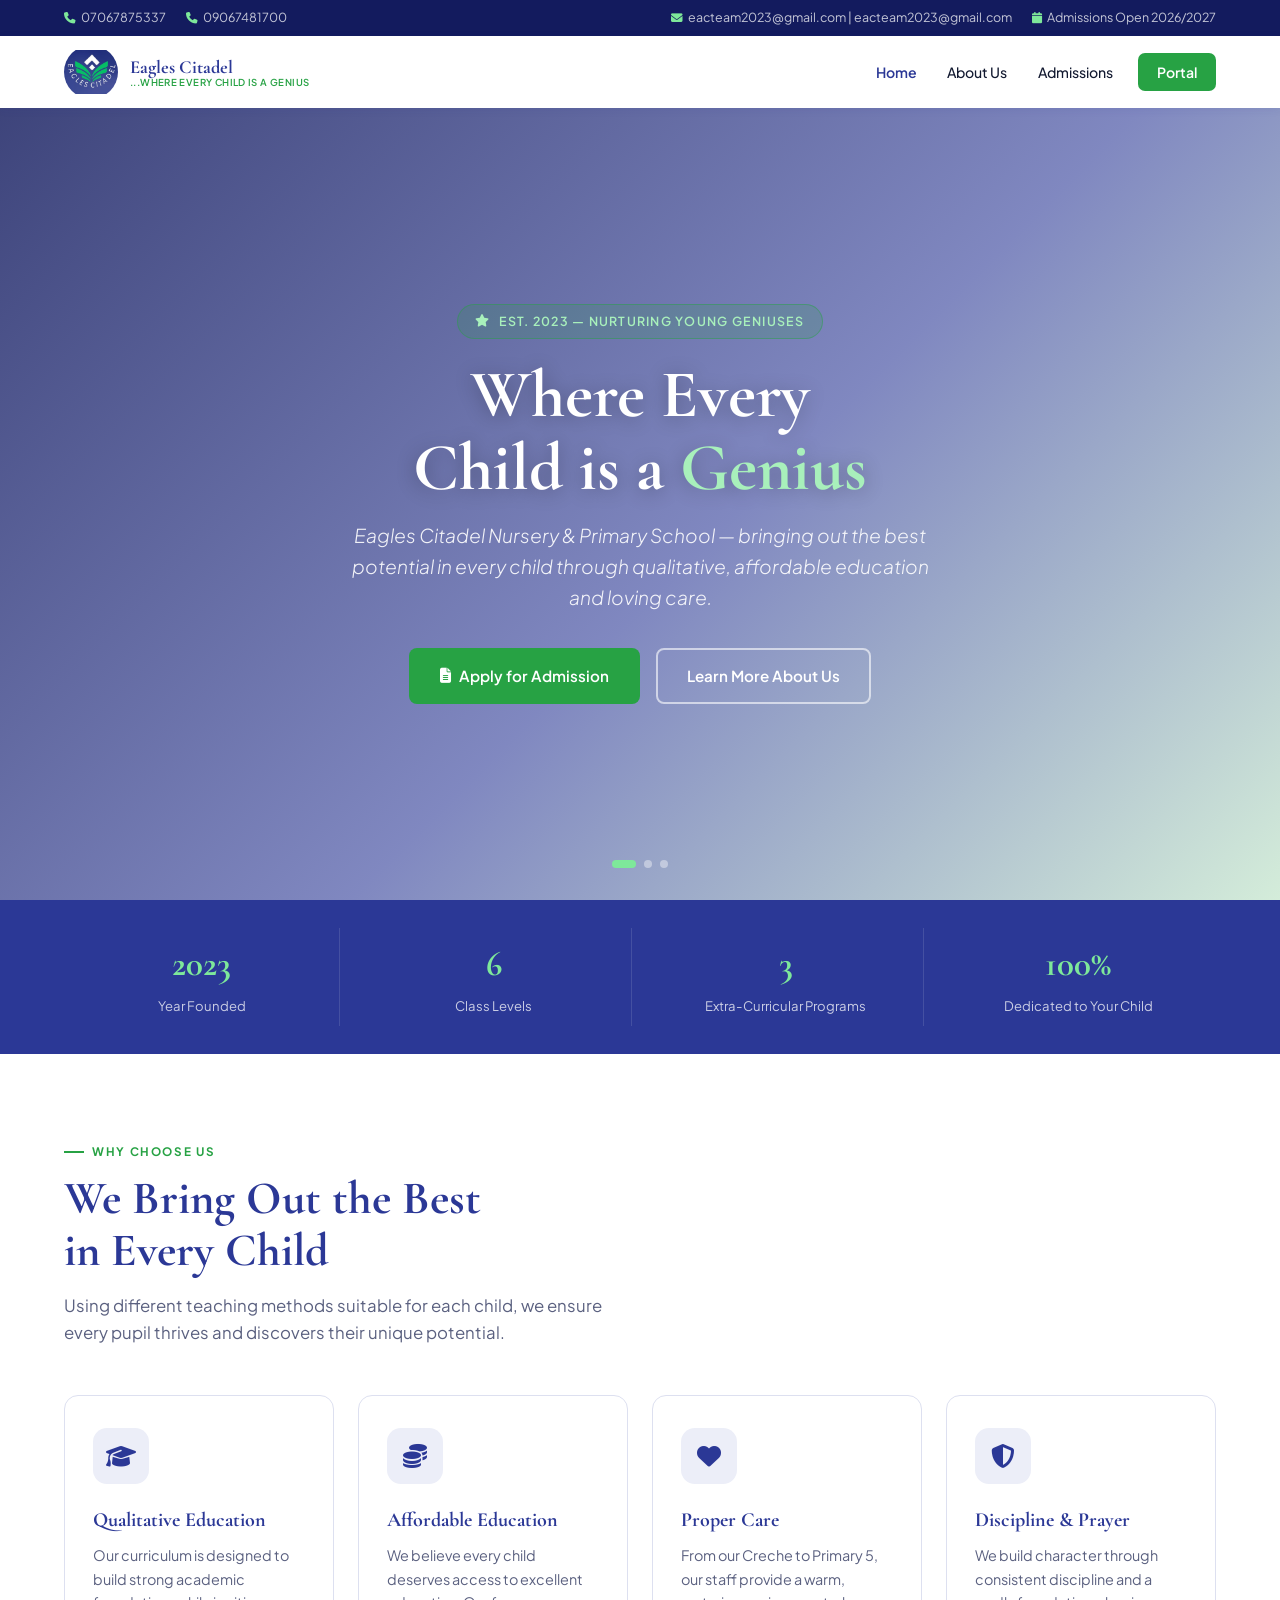
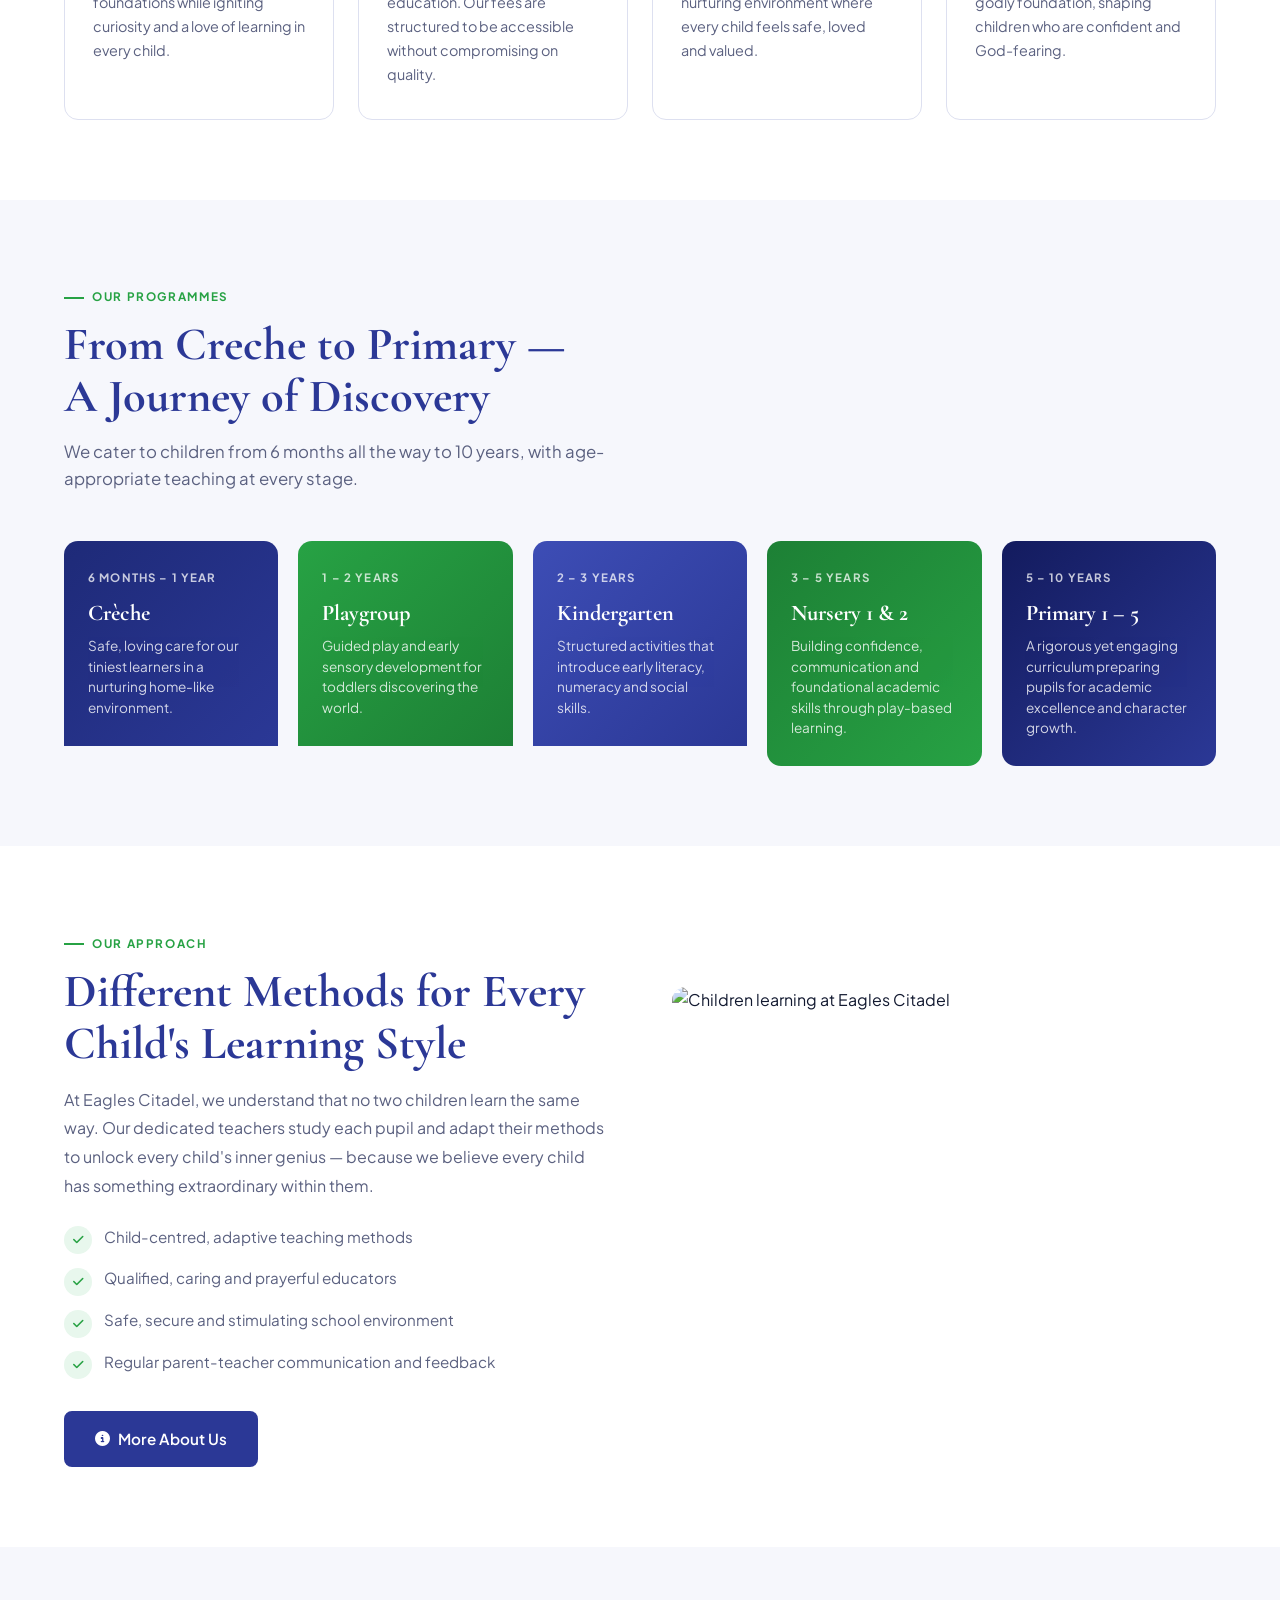
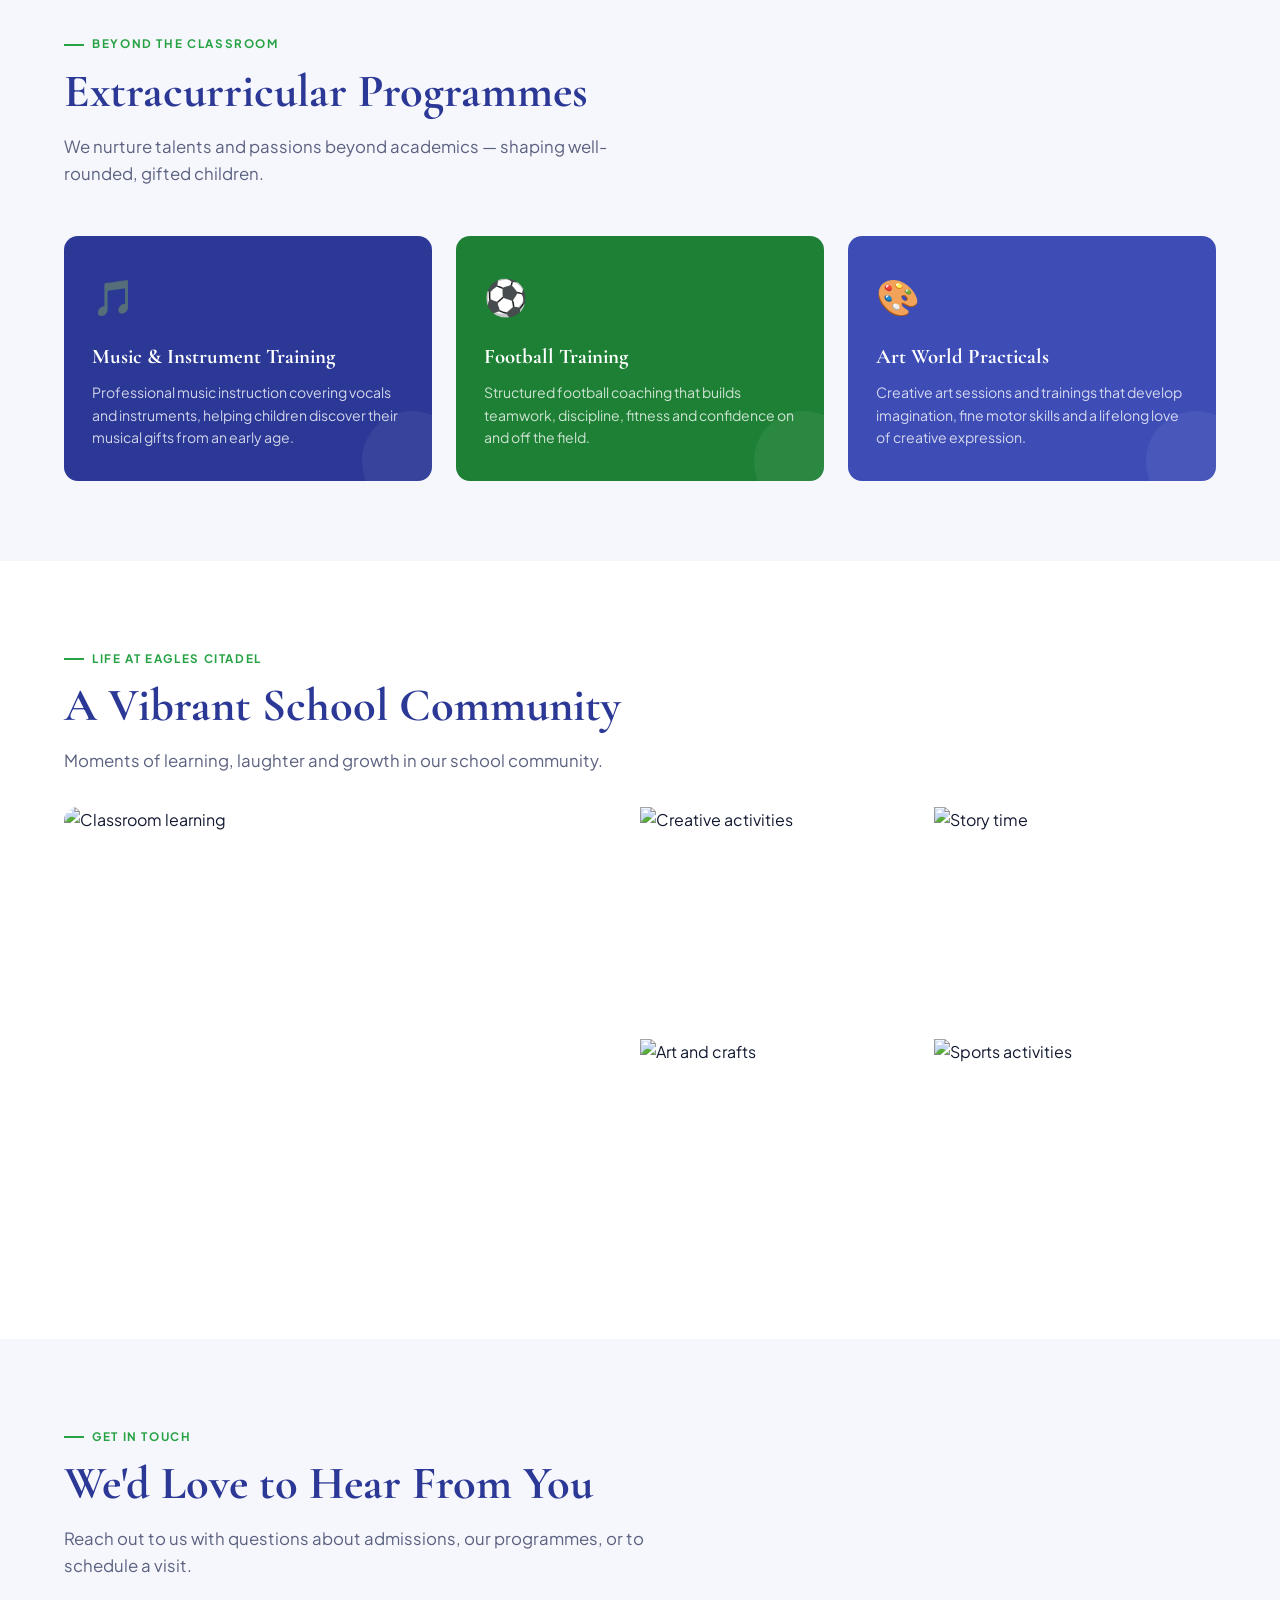
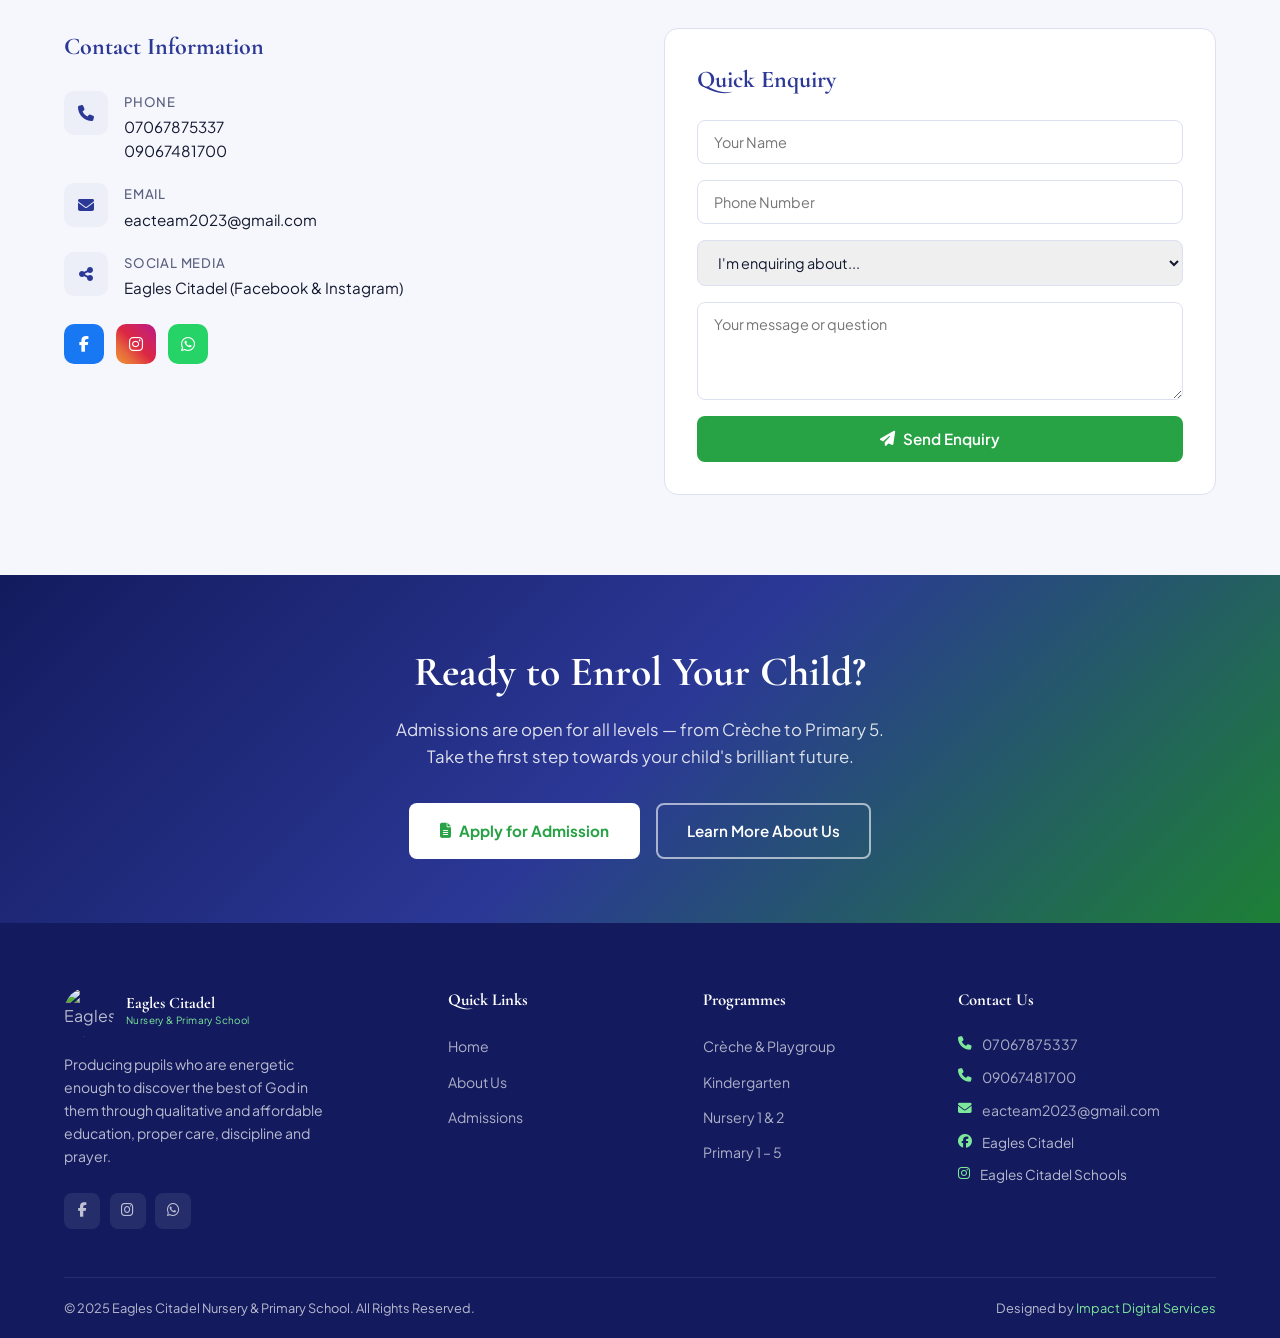
==== commit d6896339: "logo path redefined" ====
--- a/index.html
+++ b/index.html
@@ -1,15 +1,19 @@
 <!DOCTYPE html>
 <html lang="en">
+
 <head>
     <meta charset="UTF-8">
     <meta name="viewport" content="width=device-width, initial-scale=1.0">
     <title>Eagles Citadel Nursery & Primary School | ...where every child is a genius</title>
-    <meta name="description" content="Eagles Citadel Nursery and Primary School — where every child is a genius. Qualitative, affordable education with proper care and discipline. Creche through Primary 5.">
-    <meta name="keywords" content="Eagles Citadel, nursery school, primary school, creche, playgroup, kindergarten, affordable education Nigeria">
+    <meta name="description"
+        content="Eagles Citadel Nursery and Primary School — where every child is a genius. Qualitative, affordable education with proper care and discipline. Creche through Primary 5.">
+    <meta name="keywords"
+        content="Eagles Citadel, nursery school, primary school, creche, playgroup, kindergarten, affordable education Nigeria">
     <meta name="robots" content="index, follow">
     <meta property="og:type" content="website">
     <meta property="og:title" content="Eagles Citadel Nursery & Primary School">
-    <meta property="og:description" content="...where every child is a genius. Qualitative and affordable education from Creche to Primary 5.">
+    <meta property="og:description"
+        content="...where every child is a genius. Qualitative and affordable education from Creche to Primary 5.">
 
     <script type="application/ld+json">
     {
@@ -25,7 +29,9 @@
 
     <link rel="preconnect" href="https://fonts.googleapis.com">
     <link rel="preconnect" href="https://fonts.gstatic.com" crossorigin>
-    <link href="https://fonts.googleapis.com/css2?family=Cormorant+Garamond:wght@400;600;700;800&family=Plus+Jakarta+Sans:wght@300;400;500;600;700&display=swap" rel="stylesheet">
+    <link
+        href="https://fonts.googleapis.com/css2?family=Cormorant+Garamond:wght@400;600;700;800&family=Plus+Jakarta+Sans:wght@300;400;500;600;700&display=swap"
+        rel="stylesheet">
     <link rel="stylesheet" href="https://cdnjs.cloudflare.com/ajax/libs/font-awesome/6.4.0/css/all.min.css">
 
     <style>
@@ -43,15 +49,25 @@
             --text: #121930;
             --text-muted: #5B6180;
             --border: #DDE0F0;
-            --shadow-sm: 0 2px 8px rgba(43,56,150,0.08);
-            --shadow-md: 0 8px 32px rgba(43,56,150,0.14);
-            --shadow-lg: 0 20px 60px rgba(43,56,150,0.2);
-            --transition: all 0.3s cubic-bezier(0.4,0,0.2,1);
+            --shadow-sm: 0 2px 8px rgba(43, 56, 150, 0.08);
+            --shadow-md: 0 8px 32px rgba(43, 56, 150, 0.14);
+            --shadow-lg: 0 20px 60px rgba(43, 56, 150, 0.2);
+            --transition: all 0.3s cubic-bezier(0.4, 0, 0.2, 1);
             --radius: 14px;
         }
 
-        *, *::before, *::after { margin:0; padding:0; box-sizing:border-box; }
-        html { scroll-behavior: smooth; }
+        *,
+        *::before,
+        *::after {
+            margin: 0;
+            padding: 0;
+            box-sizing: border-box;
+        }
+
+        html {
+            scroll-behavior: smooth;
+        }
+
         body {
             font-family: 'Plus Jakarta Sans', sans-serif;
             color: var(--text);
@@ -63,358 +79,1111 @@
         /* TOPBAR */
         .topbar {
             background: var(--indigo-deep);
-            color: rgba(255,255,255,0.75);
+            color: rgba(255, 255, 255, 0.75);
             font-size: 0.78rem;
             padding: 0.5rem 0;
         }
+
         .topbar-inner {
-            max-width: 1200px; margin: 0 auto; padding: 0 1.5rem;
-            display: flex; justify-content: space-between; align-items: center; gap: 1rem; flex-wrap: wrap;
-        }
-        .topbar a { color: rgba(255,255,255,0.75); text-decoration: none; }
-        .topbar a:hover { color: #7EE89A; }
-        .topbar-left, .topbar-right { display: flex; align-items: center; gap: 1.25rem; flex-wrap: wrap; }
-        .topbar i { color: #7EE89A; margin-right: 0.3rem; font-size: 0.72rem; }
+            max-width: 1200px;
+            margin: 0 auto;
+            padding: 0 1.5rem;
+            display: flex;
+            justify-content: space-between;
+            align-items: center;
+            gap: 1rem;
+            flex-wrap: wrap;
+        }
+
+        .topbar a {
+            color: rgba(255, 255, 255, 0.75);
+            text-decoration: none;
+        }
+
+        .topbar a:hover {
+            color: #7EE89A;
+        }
+
+        .topbar-left,
+        .topbar-right {
+            display: flex;
+            align-items: center;
+            gap: 1.25rem;
+            flex-wrap: wrap;
+        }
+
+        .topbar i {
+            color: #7EE89A;
+            margin-right: 0.3rem;
+            font-size: 0.72rem;
+        }
 
         /* HEADER */
         .header {
             background: var(--white);
             box-shadow: var(--shadow-sm);
-            position: sticky; top: 0; z-index: 1000;
+            position: sticky;
+            top: 0;
+            z-index: 1000;
             transition: var(--transition);
         }
-        .header.scrolled { box-shadow: var(--shadow-md); }
+
+        .header.scrolled {
+            box-shadow: var(--shadow-md);
+        }
+
         .nav-wrapper {
-            max-width: 1200px; margin: 0 auto; padding: 0 1.5rem;
-            display: flex; justify-content: space-between; align-items: center; height: 72px;
-        }
-        .logo { display: flex; align-items: center; gap: 0.75rem; text-decoration: none; }
-        .logo img { height: 54px; width: 54px; object-fit: contain; border-radius: 50%; }
-        .logo-text { display: flex; flex-direction: column; line-height: 1.1; }
+            max-width: 1200px;
+            margin: 0 auto;
+            padding: 0 1.5rem;
+            display: flex;
+            justify-content: space-between;
+            align-items: center;
+            height: 72px;
+        }
+
+        .logo {
+            display: flex;
+            align-items: center;
+            gap: 0.75rem;
+            text-decoration: none;
+        }
+
+        .logo img {
+            height: 54px;
+            width: 54px;
+            object-fit: contain;
+            border-radius: 50%;
+        }
+
+        .logo-text {
+            display: flex;
+            flex-direction: column;
+            line-height: 1.1;
+        }
+
         .logo-name {
             font-family: 'Cormorant Garamond', serif;
-            font-size: 1.15rem; font-weight: 700; color: var(--indigo);
-        }
+            font-size: 1.15rem;
+            font-weight: 700;
+            color: var(--indigo);
+        }
+
         .logo-motto {
-            font-size: 0.6rem; font-weight: 600; color: var(--green);
-            text-transform: uppercase; letter-spacing: 0.04em;
-        }
-        .nav { display: flex; align-items: center; gap: 0.2rem; }
+            font-size: 0.6rem;
+            font-weight: 600;
+            color: var(--green);
+            text-transform: uppercase;
+            letter-spacing: 0.04em;
+        }
+
+        .nav {
+            display: flex;
+            align-items: center;
+            gap: 0.2rem;
+        }
+
         .nav-link {
-            font-size: 0.88rem; font-weight: 500; color: var(--text);
-            text-decoration: none; padding: 0.5rem 0.85rem;
-            border-radius: 7px; transition: var(--transition);
-        }
-        .nav-link:hover { color: var(--indigo); background: var(--light-gray); }
-        .nav-link.active { color: var(--indigo); font-weight: 600; }
+            font-size: 0.88rem;
+            font-weight: 500;
+            color: var(--text);
+            text-decoration: none;
+            padding: 0.5rem 0.85rem;
+            border-radius: 7px;
+            transition: var(--transition);
+        }
+
+        .nav-link:hover {
+            color: var(--indigo);
+            background: var(--light-gray);
+        }
+
+        .nav-link.active {
+            color: var(--indigo);
+            font-weight: 600;
+        }
+
         .nav-apply {
-            background: var(--green); color: var(--white) !important;
-            padding: 0.5rem 1.2rem; border-radius: 7px; margin-left: 0.5rem; font-weight: 600;
-        }
-        .nav-apply:hover { background: var(--green-dark) !important; }
+            background: var(--green);
+            color: var(--white) !important;
+            padding: 0.5rem 1.2rem;
+            border-radius: 7px;
+            margin-left: 0.5rem;
+            font-weight: 600;
+        }
+
+        .nav-apply:hover {
+            background: var(--green-dark) !important;
+        }
+
         .hamburger {
-            display: none; flex-direction: column; gap: 5px;
-            background: none; border: none; cursor: pointer; padding: 0.5rem;
-        }
-        .hamburger span { display: block; width: 24px; height: 2px; background: var(--indigo); border-radius: 2px; transition: var(--transition); }
-        .hamburger.open span:nth-child(1) { transform: translateY(7px) rotate(45deg); }
-        .hamburger.open span:nth-child(2) { opacity: 0; }
-        .hamburger.open span:nth-child(3) { transform: translateY(-7px) rotate(-45deg); }
+            display: none;
+            flex-direction: column;
+            gap: 5px;
+            background: none;
+            border: none;
+            cursor: pointer;
+            padding: 0.5rem;
+        }
+
+        .hamburger span {
+            display: block;
+            width: 24px;
+            height: 2px;
+            background: var(--indigo);
+            border-radius: 2px;
+            transition: var(--transition);
+        }
+
+        .hamburger.open span:nth-child(1) {
+            transform: translateY(7px) rotate(45deg);
+        }
+
+        .hamburger.open span:nth-child(2) {
+            opacity: 0;
+        }
+
+        .hamburger.open span:nth-child(3) {
+            transform: translateY(-7px) rotate(-45deg);
+        }
 
         /* HERO */
         .hero {
-            position: relative; height: 88vh; min-height: 560px; max-height: 820px;
-            display: flex; align-items: center; justify-content: center; overflow: hidden;
-        }
-        .hero-slides { position: absolute; inset: 0; z-index: 0; }
+            position: relative;
+            height: 88vh;
+            min-height: 560px;
+            max-height: 820px;
+            display: flex;
+            align-items: center;
+            justify-content: center;
+            overflow: hidden;
+        }
+
+        .hero-slides {
+            position: absolute;
+            inset: 0;
+            z-index: 0;
+        }
+
         .hero-slide {
-            position: absolute; inset: 0;
-            background-size: cover; background-position: center;
-            opacity: 0; transition: opacity 1.3s ease;
-        }
-        .hero-slide.active { opacity: 1; }
+            position: absolute;
+            inset: 0;
+            background-size: cover;
+            background-position: center;
+            opacity: 0;
+            transition: opacity 1.3s ease;
+        }
+
+        .hero-slide.active {
+            opacity: 1;
+        }
+
         .hero-slide::after {
-            content: ''; position: absolute; inset: 0;
-            background: linear-gradient(135deg, rgba(19,27,94,0.82) 0%, rgba(43,56,150,0.6) 55%, rgba(39,162,68,0.2) 100%);
-        }
-        .slide-1 { background-image: url('https://images.unsplash.com/photo-1503676260728-1c00da094a0b?w=1400&q=80'); }
-        .slide-2 { background-image: url('https://images.unsplash.com/photo-1580582932707-520aed937b7b?w=1400&q=80'); }
-        .slide-3 { background-image: url('https://images.unsplash.com/photo-1529390079861-591de354faf5?w=1400&q=80'); }
+            content: '';
+            position: absolute;
+            inset: 0;
+            background: linear-gradient(135deg, rgba(19, 27, 94, 0.82) 0%, rgba(43, 56, 150, 0.6) 55%, rgba(39, 162, 68, 0.2) 100%);
+        }
+
+        .slide-1 {
+            background-image: url('https://images.unsplash.com/photo-1503676260728-1c00da094a0b?w=1400&q=80');
+        }
+
+        .slide-2 {
+            background-image: url('https://images.unsplash.com/photo-1580582932707-520aed937b7b?w=1400&q=80');
+        }
+
+        .slide-3 {
+            background-image: url('https://images.unsplash.com/photo-1529390079861-591de354faf5?w=1400&q=80');
+        }
+
         .hero-content {
-            position: relative; z-index: 1; text-align: center; color: var(--white);
-            max-width: 840px; padding: 2rem 1.5rem;
+            position: relative;
+            z-index: 1;
+            text-align: center;
+            color: var(--white);
+            max-width: 840px;
+            padding: 2rem 1.5rem;
             animation: heroFadeUp 1s ease 0.3s both;
         }
+
         @keyframes heroFadeUp {
-            from { opacity: 0; transform: translateY(30px); }
-            to { opacity: 1; transform: translateY(0); }
-        }
+            from {
+                opacity: 0;
+                transform: translateY(30px);
+            }
+
+            to {
+                opacity: 1;
+                transform: translateY(0);
+            }
+        }
+
         .hero-badge {
-            display: inline-flex; align-items: center; gap: 0.5rem;
-            background: rgba(39,162,68,0.18); border: 1px solid rgba(39,162,68,0.45);
-            color: #A8F0BB; font-size: 0.78rem; font-weight: 600;
-            letter-spacing: 0.1em; text-transform: uppercase;
-            padding: 0.4rem 1.1rem; border-radius: 100px; margin-bottom: 1.25rem;
-        }
+            display: inline-flex;
+            align-items: center;
+            gap: 0.5rem;
+            background: rgba(39, 162, 68, 0.18);
+            border: 1px solid rgba(39, 162, 68, 0.45);
+            color: #A8F0BB;
+            font-size: 0.78rem;
+            font-weight: 600;
+            letter-spacing: 0.1em;
+            text-transform: uppercase;
+            padding: 0.4rem 1.1rem;
+            border-radius: 100px;
+            margin-bottom: 1.25rem;
+        }
+
         .hero-title {
             font-family: 'Cormorant Garamond', serif;
             font-size: clamp(2.4rem, 6vw, 4.2rem);
-            font-weight: 800; line-height: 1.08; margin-bottom: 1rem;
-            text-shadow: 0 2px 20px rgba(0,0,0,0.3);
-        }
-        .hero-title span { color: #A8F0BB; }
+            font-weight: 800;
+            line-height: 1.08;
+            margin-bottom: 1rem;
+            text-shadow: 0 2px 20px rgba(0, 0, 0, 0.3);
+        }
+
+        .hero-title span {
+            color: #A8F0BB;
+        }
+
         .hero-subtitle {
             font-size: clamp(1rem, 2.5vw, 1.2rem);
-            font-weight: 300; opacity: 0.9; margin-bottom: 2.25rem;
-            max-width: 580px; margin-left: auto; margin-right: auto;
+            font-weight: 300;
+            opacity: 0.9;
+            margin-bottom: 2.25rem;
+            max-width: 580px;
+            margin-left: auto;
+            margin-right: auto;
             font-style: italic;
         }
-        .hero-cta { display: flex; gap: 1rem; justify-content: center; flex-wrap: wrap; }
+
+        .hero-cta {
+            display: flex;
+            gap: 1rem;
+            justify-content: center;
+            flex-wrap: wrap;
+        }
+
         .btn {
-            display: inline-flex; align-items: center; gap: 0.5rem;
-            padding: 0.85rem 1.8rem; border-radius: 8px;
+            display: inline-flex;
+            align-items: center;
+            gap: 0.5rem;
+            padding: 0.85rem 1.8rem;
+            border-radius: 8px;
             font-family: 'Plus Jakarta Sans', sans-serif;
-            font-weight: 600; font-size: 0.95rem;
-            text-decoration: none; transition: var(--transition);
-            cursor: pointer; border: 2px solid transparent;
-        }
-        .btn-green { background: var(--green); color: var(--white); }
-        .btn-green:hover { background: var(--green-dark); transform: translateY(-2px); box-shadow: 0 8px 24px rgba(39,162,68,0.35); }
-        .btn-outline-white { background: transparent; color: var(--white); border-color: rgba(255,255,255,0.6); }
-        .btn-outline-white:hover { background: rgba(255,255,255,0.12); border-color: var(--white); }
-        .btn-indigo { background: var(--indigo); color: var(--white); }
-        .btn-indigo:hover { background: var(--indigo-dark); transform: translateY(-2px); box-shadow: var(--shadow-md); }
-        .btn-outline-indigo { background: transparent; color: var(--indigo); border-color: var(--indigo); }
-        .btn-outline-indigo:hover { background: var(--indigo); color: var(--white); }
+            font-weight: 600;
+            font-size: 0.95rem;
+            text-decoration: none;
+            transition: var(--transition);
+            cursor: pointer;
+            border: 2px solid transparent;
+        }
+
+        .btn-green {
+            background: var(--green);
+            color: var(--white);
+        }
+
+        .btn-green:hover {
+            background: var(--green-dark);
+            transform: translateY(-2px);
+            box-shadow: 0 8px 24px rgba(39, 162, 68, 0.35);
+        }
+
+        .btn-outline-white {
+            background: transparent;
+            color: var(--white);
+            border-color: rgba(255, 255, 255, 0.6);
+        }
+
+        .btn-outline-white:hover {
+            background: rgba(255, 255, 255, 0.12);
+            border-color: var(--white);
+        }
+
+        .btn-indigo {
+            background: var(--indigo);
+            color: var(--white);
+        }
+
+        .btn-indigo:hover {
+            background: var(--indigo-dark);
+            transform: translateY(-2px);
+            box-shadow: var(--shadow-md);
+        }
+
+        .btn-outline-indigo {
+            background: transparent;
+            color: var(--indigo);
+            border-color: var(--indigo);
+        }
+
+        .btn-outline-indigo:hover {
+            background: var(--indigo);
+            color: var(--white);
+        }
+
         .hero-indicators {
-            position: absolute; bottom: 2rem; left: 50%; transform: translateX(-50%);
-            display: flex; gap: 0.5rem; z-index: 2;
-        }
+            position: absolute;
+            bottom: 2rem;
+            left: 50%;
+            transform: translateX(-50%);
+            display: flex;
+            gap: 0.5rem;
+            z-index: 2;
+        }
+
         .indicator {
-            width: 8px; height: 8px; border-radius: 50%;
-            background: rgba(255,255,255,0.4); border: none; cursor: pointer; transition: var(--transition);
-        }
-        .indicator.active { background: #7EE89A; width: 24px; border-radius: 4px; }
+            width: 8px;
+            height: 8px;
+            border-radius: 50%;
+            background: rgba(255, 255, 255, 0.4);
+            border: none;
+            cursor: pointer;
+            transition: var(--transition);
+        }
+
+        .indicator.active {
+            background: #7EE89A;
+            width: 24px;
+            border-radius: 4px;
+        }
 
         /* STATS STRIP */
-        .stats-strip { background: var(--indigo); padding: 1.75rem 0; }
+        .stats-strip {
+            background: var(--indigo);
+            padding: 1.75rem 0;
+        }
+
         .stats-inner {
-            max-width: 1200px; margin: 0 auto; padding: 0 1.5rem;
-            display: grid; grid-template-columns: repeat(4, 1fr); gap: 1rem;
-        }
+            max-width: 1200px;
+            margin: 0 auto;
+            padding: 0 1.5rem;
+            display: grid;
+            grid-template-columns: repeat(4, 1fr);
+            gap: 1rem;
+        }
+
         .stat-item {
-            text-align: center; color: var(--white); padding: 0.5rem;
-            border-right: 1px solid rgba(255,255,255,0.12);
-        }
-        .stat-item:last-child { border-right: none; }
-        .stat-number { font-family: 'Cormorant Garamond', serif; font-size: 2.2rem; font-weight: 700; color: #7EE89A; display: block; }
-        .stat-label { font-size: 0.82rem; opacity: 0.75; }
+            text-align: center;
+            color: var(--white);
+            padding: 0.5rem;
+            border-right: 1px solid rgba(255, 255, 255, 0.12);
+        }
+
+        .stat-item:last-child {
+            border-right: none;
+        }
+
+        .stat-number {
+            font-family: 'Cormorant Garamond', serif;
+            font-size: 2.2rem;
+            font-weight: 700;
+            color: #7EE89A;
+            display: block;
+        }
+
+        .stat-label {
+            font-size: 0.82rem;
+            opacity: 0.75;
+        }
 
         /* SECTIONS */
-        .section { padding: 5rem 0; }
-        .section-alt { background: var(--off-white); }
-        .container { max-width: 1200px; margin: 0 auto; padding: 0 1.5rem; }
+        .section {
+            padding: 5rem 0;
+        }
+
+        .section-alt {
+            background: var(--off-white);
+        }
+
+        .container {
+            max-width: 1200px;
+            margin: 0 auto;
+            padding: 0 1.5rem;
+        }
+
         .section-label {
-            display: inline-flex; align-items: center; gap: 0.5rem;
-            font-size: 0.73rem; font-weight: 700; letter-spacing: 0.14em;
-            text-transform: uppercase; color: var(--green); margin-bottom: 0.75rem;
-        }
-        .section-label::before { content: ''; display: block; width: 20px; height: 2px; background: var(--green); }
+            display: inline-flex;
+            align-items: center;
+            gap: 0.5rem;
+            font-size: 0.73rem;
+            font-weight: 700;
+            letter-spacing: 0.14em;
+            text-transform: uppercase;
+            color: var(--green);
+            margin-bottom: 0.75rem;
+        }
+
+        .section-label::before {
+            content: '';
+            display: block;
+            width: 20px;
+            height: 2px;
+            background: var(--green);
+        }
+
         .section-title {
             font-family: 'Cormorant Garamond', serif;
             font-size: clamp(1.9rem, 4vw, 2.9rem);
-            font-weight: 700; color: var(--indigo);
-            line-height: 1.12; margin-bottom: 1rem;
-        }
-        .section-subtitle { font-size: 1.05rem; color: var(--text-muted); max-width: 580px; margin-bottom: 3rem; }
+            font-weight: 700;
+            color: var(--indigo);
+            line-height: 1.12;
+            margin-bottom: 1rem;
+        }
+
+        .section-subtitle {
+            font-size: 1.05rem;
+            color: var(--text-muted);
+            max-width: 580px;
+            margin-bottom: 3rem;
+        }
 
         /* FEATURES */
-        .features-grid { display: grid; grid-template-columns: repeat(auto-fit, minmax(260px, 1fr)); gap: 1.5rem; }
+        .features-grid {
+            display: grid;
+            grid-template-columns: repeat(auto-fit, minmax(260px, 1fr));
+            gap: 1.5rem;
+        }
+
         .feature-card {
-            background: var(--white); border: 1px solid var(--border);
-            border-radius: var(--radius); padding: 2rem 1.75rem;
-            transition: var(--transition); position: relative; overflow: hidden;
-        }
+            background: var(--white);
+            border: 1px solid var(--border);
+            border-radius: var(--radius);
+            padding: 2rem 1.75rem;
+            transition: var(--transition);
+            position: relative;
+            overflow: hidden;
+        }
+
         .feature-card::before {
-            content: ''; position: absolute; top: 0; left: 0; right: 0; height: 3px;
+            content: '';
+            position: absolute;
+            top: 0;
+            left: 0;
+            right: 0;
+            height: 3px;
             background: linear-gradient(90deg, var(--indigo), var(--green));
-            transform: scaleX(0); transition: var(--transition);
-        }
-        .feature-card:hover { transform: translateY(-4px); box-shadow: var(--shadow-md); }
-        .feature-card:hover::before { transform: scaleX(1); }
+            transform: scaleX(0);
+            transition: var(--transition);
+        }
+
+        .feature-card:hover {
+            transform: translateY(-4px);
+            box-shadow: var(--shadow-md);
+        }
+
+        .feature-card:hover::before {
+            transform: scaleX(1);
+        }
+
         .feature-icon {
-            width: 56px; height: 56px; border-radius: 14px;
-            background: var(--light-gray); display: flex; align-items: center;
-            justify-content: center; font-size: 1.5rem; margin-bottom: 1.25rem;
-            color: var(--indigo); transition: var(--transition);
-        }
-        .feature-card:hover .feature-icon { background: var(--indigo); color: var(--white); }
-        .feature-title { font-family: 'Cormorant Garamond', serif; font-size: 1.25rem; font-weight: 700; color: var(--indigo); margin-bottom: 0.5rem; }
-        .feature-text { font-size: 0.9rem; color: var(--text-muted); line-height: 1.65; }
+            width: 56px;
+            height: 56px;
+            border-radius: 14px;
+            background: var(--light-gray);
+            display: flex;
+            align-items: center;
+            justify-content: center;
+            font-size: 1.5rem;
+            margin-bottom: 1.25rem;
+            color: var(--indigo);
+            transition: var(--transition);
+        }
+
+        .feature-card:hover .feature-icon {
+            background: var(--indigo);
+            color: var(--white);
+        }
+
+        .feature-title {
+            font-family: 'Cormorant Garamond', serif;
+            font-size: 1.25rem;
+            font-weight: 700;
+            color: var(--indigo);
+            margin-bottom: 0.5rem;
+        }
+
+        .feature-text {
+            font-size: 0.9rem;
+            color: var(--text-muted);
+            line-height: 1.65;
+        }
 
         /* PROGRAMS */
-        .programs-grid { display: grid; grid-template-columns: repeat(auto-fit, minmax(200px, 1fr)); gap: 1.25rem; }
+        .programs-grid {
+            display: grid;
+            grid-template-columns: repeat(auto-fit, minmax(200px, 1fr));
+            gap: 1.25rem;
+        }
+
         .program-card {
-            border-radius: var(--radius); overflow: hidden;
-            transition: var(--transition); cursor: default;
-        }
-        .program-card:hover { transform: translateY(-4px); box-shadow: var(--shadow-lg); }
-        .program-card-inner { padding: 1.75rem 1.5rem; color: var(--white); }
+            border-radius: var(--radius);
+            overflow: hidden;
+            transition: var(--transition);
+            cursor: default;
+        }
+
+        .program-card:hover {
+            transform: translateY(-4px);
+            box-shadow: var(--shadow-lg);
+        }
+
+        .program-card-inner {
+            padding: 1.75rem 1.5rem;
+            color: var(--white);
+        }
+
         .program-age {
-            font-size: 0.72rem; font-weight: 700; letter-spacing: 0.1em;
-            text-transform: uppercase; opacity: 0.75; margin-bottom: 0.5rem;
-        }
-        .program-name { font-family: 'Cormorant Garamond', serif; font-size: 1.4rem; font-weight: 700; margin-bottom: 0.35rem; }
-        .program-desc { font-size: 0.85rem; opacity: 0.8; line-height: 1.5; }
+            font-size: 0.72rem;
+            font-weight: 700;
+            letter-spacing: 0.1em;
+            text-transform: uppercase;
+            opacity: 0.75;
+            margin-bottom: 0.5rem;
+        }
+
+        .program-name {
+            font-family: 'Cormorant Garamond', serif;
+            font-size: 1.4rem;
+            font-weight: 700;
+            margin-bottom: 0.35rem;
+        }
+
+        .program-desc {
+            font-size: 0.85rem;
+            opacity: 0.8;
+            line-height: 1.5;
+        }
 
         /* TWO COL */
-        .two-col { display: grid; grid-template-columns: 1fr 1fr; gap: 4rem; align-items: center; }
-        .two-col-img { border-radius: var(--radius); overflow: hidden; }
-        .two-col-img img { width: 100%; height: 420px; object-fit: cover; display: block; }
+        .two-col {
+            display: grid;
+            grid-template-columns: 1fr 1fr;
+            gap: 4rem;
+            align-items: center;
+        }
+
+        .two-col-img {
+            border-radius: var(--radius);
+            overflow: hidden;
+        }
+
+        .two-col-img img {
+            width: 100%;
+            height: 420px;
+            object-fit: cover;
+            display: block;
+        }
 
         /* MISSION/VISION */
-        .mv-grid { display: grid; grid-template-columns: 1fr 1fr; gap: 2rem; }
+        .mv-grid {
+            display: grid;
+            grid-template-columns: 1fr 1fr;
+            gap: 2rem;
+        }
+
         .mv-card {
-            background: var(--white); border-radius: var(--radius);
-            padding: 2.25rem 2rem; border: 1px solid var(--border);
+            background: var(--white);
+            border-radius: var(--radius);
+            padding: 2.25rem 2rem;
+            border: 1px solid var(--border);
             transition: var(--transition);
         }
-        .mv-card:hover { box-shadow: var(--shadow-md); }
-        .mv-icon { font-size: 2rem; margin-bottom: 1rem; }
-        .mv-title { font-family: 'Cormorant Garamond', serif; font-size: 1.5rem; font-weight: 700; color: var(--indigo); margin-bottom: 0.75rem; }
-        .mv-text { font-size: 0.9rem; color: var(--text-muted); line-height: 1.7; }
-        .mv-list { list-style: none; padding: 0; }
+
+        .mv-card:hover {
+            box-shadow: var(--shadow-md);
+        }
+
+        .mv-icon {
+            font-size: 2rem;
+            margin-bottom: 1rem;
+        }
+
+        .mv-title {
+            font-family: 'Cormorant Garamond', serif;
+            font-size: 1.5rem;
+            font-weight: 700;
+            color: var(--indigo);
+            margin-bottom: 0.75rem;
+        }
+
+        .mv-text {
+            font-size: 0.9rem;
+            color: var(--text-muted);
+            line-height: 1.7;
+        }
+
+        .mv-list {
+            list-style: none;
+            padding: 0;
+        }
+
         .mv-list li {
-            display: flex; align-items: flex-start; gap: 0.6rem;
-            font-size: 0.9rem; color: var(--text-muted); line-height: 1.6; margin-bottom: 0.5rem;
-        }
-        .mv-list li::before { content: '✦'; color: var(--green); font-size: 0.65rem; margin-top: 0.35rem; flex-shrink: 0; }
+            display: flex;
+            align-items: flex-start;
+            gap: 0.6rem;
+            font-size: 0.9rem;
+            color: var(--text-muted);
+            line-height: 1.6;
+            margin-bottom: 0.5rem;
+        }
+
+        .mv-list li::before {
+            content: '✦';
+            color: var(--green);
+            font-size: 0.65rem;
+            margin-top: 0.35rem;
+            flex-shrink: 0;
+        }
 
         /* EXTRACURRICULAR */
-        .extra-grid { display: grid; grid-template-columns: repeat(auto-fit, minmax(240px, 1fr)); gap: 1.5rem; }
+        .extra-grid {
+            display: grid;
+            grid-template-columns: repeat(auto-fit, minmax(240px, 1fr));
+            gap: 1.5rem;
+        }
+
         .extra-card {
-            background: var(--indigo); color: var(--white);
-            border-radius: var(--radius); padding: 2rem 1.75rem;
-            transition: var(--transition); position: relative; overflow: hidden;
-        }
+            background: var(--indigo);
+            color: var(--white);
+            border-radius: var(--radius);
+            padding: 2rem 1.75rem;
+            transition: var(--transition);
+            position: relative;
+            overflow: hidden;
+        }
+
         .extra-card::after {
-            content: ''; position: absolute; bottom: -30px; right: -30px;
-            width: 100px; height: 100px; border-radius: 50%;
-            background: rgba(255,255,255,0.06);
-        }
-        .extra-card:hover { background: var(--indigo-dark); transform: translateY(-4px); box-shadow: var(--shadow-lg); }
-        .extra-icon { font-size: 2.2rem; margin-bottom: 1rem; }
-        .extra-title { font-family: 'Cormorant Garamond', serif; font-size: 1.3rem; font-weight: 700; margin-bottom: 0.5rem; }
-        .extra-text { font-size: 0.88rem; opacity: 0.78; line-height: 1.6; }
+            content: '';
+            position: absolute;
+            bottom: -30px;
+            right: -30px;
+            width: 100px;
+            height: 100px;
+            border-radius: 50%;
+            background: rgba(255, 255, 255, 0.06);
+        }
+
+        .extra-card:hover {
+            background: var(--indigo-dark);
+            transform: translateY(-4px);
+            box-shadow: var(--shadow-lg);
+        }
+
+        .extra-icon {
+            font-size: 2.2rem;
+            margin-bottom: 1rem;
+        }
+
+        .extra-title {
+            font-family: 'Cormorant Garamond', serif;
+            font-size: 1.3rem;
+            font-weight: 700;
+            margin-bottom: 0.5rem;
+        }
+
+        .extra-text {
+            font-size: 0.88rem;
+            opacity: 0.78;
+            line-height: 1.6;
+        }
 
         /* GALLERY */
         .gallery-grid {
             display: grid;
             grid-template-columns: 2fr 1fr 1fr;
             grid-template-rows: 220px 220px;
-            gap: 0.75rem; border-radius: var(--radius); overflow: hidden;
-        }
-        .gallery-item { position: relative; overflow: hidden; }
-        .gallery-item:first-child { grid-row: span 2; }
-        .gallery-item img { width: 100%; height: 100%; object-fit: cover; display: block; transition: transform 0.4s ease; }
-        .gallery-item:hover img { transform: scale(1.05); }
+            gap: 0.75rem;
+            border-radius: var(--radius);
+            overflow: hidden;
+        }
+
+        .gallery-item {
+            position: relative;
+            overflow: hidden;
+        }
+
+        .gallery-item:first-child {
+            grid-row: span 2;
+        }
+
+        .gallery-item img {
+            width: 100%;
+            height: 100%;
+            object-fit: cover;
+            display: block;
+            transition: transform 0.4s ease;
+        }
+
+        .gallery-item:hover img {
+            transform: scale(1.05);
+        }
+
         .gallery-caption {
-            position: absolute; bottom: 0; left: 0; right: 0;
-            background: linear-gradient(transparent, rgba(19,27,94,0.7));
-            color: var(--white); font-size: 0.78rem; padding: 1rem 0.75rem 0.6rem;
-            opacity: 0; transition: var(--transition);
-        }
-        .gallery-item:hover .gallery-caption { opacity: 1; }
+            position: absolute;
+            bottom: 0;
+            left: 0;
+            right: 0;
+            background: linear-gradient(transparent, rgba(19, 27, 94, 0.7));
+            color: var(--white);
+            font-size: 0.78rem;
+            padding: 1rem 0.75rem 0.6rem;
+            opacity: 0;
+            transition: var(--transition);
+        }
+
+        .gallery-item:hover .gallery-caption {
+            opacity: 1;
+        }
 
         /* CTA BANNER */
         .cta-banner {
             background: linear-gradient(135deg, var(--indigo-deep) 0%, var(--indigo) 50%, var(--green-dark) 100%);
-            padding: 4rem 0; text-align: center; color: var(--white);
-        }
-        .cta-banner h2 { font-family: 'Cormorant Garamond', serif; font-size: clamp(1.8rem, 4vw, 2.6rem); font-weight: 700; margin-bottom: 0.75rem; }
-        .cta-banner p { font-size: 1.05rem; opacity: 0.85; margin-bottom: 2rem; max-width: 520px; margin-left: auto; margin-right: auto; }
+            padding: 4rem 0;
+            text-align: center;
+            color: var(--white);
+        }
+
+        .cta-banner h2 {
+            font-family: 'Cormorant Garamond', serif;
+            font-size: clamp(1.8rem, 4vw, 2.6rem);
+            font-weight: 700;
+            margin-bottom: 0.75rem;
+        }
+
+        .cta-banner p {
+            font-size: 1.05rem;
+            opacity: 0.85;
+            margin-bottom: 2rem;
+            max-width: 520px;
+            margin-left: auto;
+            margin-right: auto;
+        }
 
         /* CONTACT SECTION */
-        .contact-grid { display: grid; grid-template-columns: 1fr 1fr; gap: 3rem; }
-        .contact-info h3 { font-family: 'Cormorant Garamond', serif; font-size: 1.5rem; color: var(--indigo); margin-bottom: 1.5rem; }
-        .contact-item { display: flex; align-items: flex-start; gap: 1rem; margin-bottom: 1.25rem; }
-        .contact-icon { width: 44px; height: 44px; border-radius: 10px; background: var(--light-gray); display: flex; align-items: center; justify-content: center; color: var(--indigo); flex-shrink: 0; }
-        .contact-detail strong { display: block; font-size: 0.82rem; color: var(--text-muted); font-weight: 500; text-transform: uppercase; letter-spacing: 0.06em; margin-bottom: 0.2rem; }
-        .contact-detail a, .contact-detail span { font-size: 0.95rem; color: var(--text); text-decoration: none; display: block; }
-        .contact-detail a:hover { color: var(--indigo); }
-        .social-row { display: flex; gap: 0.75rem; margin-top: 1.5rem; }
+        .contact-grid {
+            display: grid;
+            grid-template-columns: 1fr 1fr;
+            gap: 3rem;
+        }
+
+        .contact-info h3 {
+            font-family: 'Cormorant Garamond', serif;
+            font-size: 1.5rem;
+            color: var(--indigo);
+            margin-bottom: 1.5rem;
+        }
+
+        .contact-item {
+            display: flex;
+            align-items: flex-start;
+            gap: 1rem;
+            margin-bottom: 1.25rem;
+        }
+
+        .contact-icon {
+            width: 44px;
+            height: 44px;
+            border-radius: 10px;
+            background: var(--light-gray);
+            display: flex;
+            align-items: center;
+            justify-content: center;
+            color: var(--indigo);
+            flex-shrink: 0;
+        }
+
+        .contact-detail strong {
+            display: block;
+            font-size: 0.82rem;
+            color: var(--text-muted);
+            font-weight: 500;
+            text-transform: uppercase;
+            letter-spacing: 0.06em;
+            margin-bottom: 0.2rem;
+        }
+
+        .contact-detail a,
+        .contact-detail span {
+            font-size: 0.95rem;
+            color: var(--text);
+            text-decoration: none;
+            display: block;
+        }
+
+        .contact-detail a:hover {
+            color: var(--indigo);
+        }
+
+        .social-row {
+            display: flex;
+            gap: 0.75rem;
+            margin-top: 1.5rem;
+        }
+
         .social-btn {
-            width: 40px; height: 40px; border-radius: 10px;
-            background: var(--indigo); color: var(--white);
-            display: flex; align-items: center; justify-content: center;
-            text-decoration: none; font-size: 1rem; transition: var(--transition);
-        }
-        .social-btn:hover { background: var(--green); transform: translateY(-2px); }
-        .social-btn.fb { background: #1877F2; }
-        .social-btn.ig { background: linear-gradient(45deg,#f09433,#e6683c,#dc2743,#cc2366,#bc1888); }
+            width: 40px;
+            height: 40px;
+            border-radius: 10px;
+            background: var(--indigo);
+            color: var(--white);
+            display: flex;
+            align-items: center;
+            justify-content: center;
+            text-decoration: none;
+            font-size: 1rem;
+            transition: var(--transition);
+        }
+
+        .social-btn:hover {
+            background: var(--green);
+            transform: translateY(-2px);
+        }
+
+        .social-btn.fb {
+            background: #1877F2;
+        }
+
+        .social-btn.ig {
+            background: linear-gradient(45deg, #f09433, #e6683c, #dc2743, #cc2366, #bc1888);
+        }
 
         /* FOOTER */
-        .footer { background: var(--indigo-deep); color: rgba(255,255,255,0.7); padding: 4rem 0 0; }
-        .footer-grid { display: grid; grid-template-columns: 1.6fr 1fr 1fr 1.2fr; gap: 2.5rem; padding-bottom: 3rem; }
-        .footer-logo { display: flex; align-items: center; gap: 0.75rem; margin-bottom: 1rem; }
-        .footer-logo img { height: 50px; width: 50px; object-fit: contain; border-radius: 50%; }
-        .footer-logo-name { font-family: 'Cormorant Garamond', serif; font-size: 1rem; font-weight: 700; color: var(--white); line-height: 1.2; }
-        .footer-motto { font-size: 0.62rem; color: #7EE89A; letter-spacing: 0.04em; }
-        .footer-desc { font-size: 0.88rem; line-height: 1.65; margin-bottom: 1.5rem; max-width: 280px; }
-        .footer-social { display: flex; gap: 0.6rem; }
+        .footer {
+            background: var(--indigo-deep);
+            color: rgba(255, 255, 255, 0.7);
+            padding: 4rem 0 0;
+        }
+
+        .footer-grid {
+            display: grid;
+            grid-template-columns: 1.6fr 1fr 1fr 1.2fr;
+            gap: 2.5rem;
+            padding-bottom: 3rem;
+        }
+
+        .footer-logo {
+            display: flex;
+            align-items: center;
+            gap: 0.75rem;
+            margin-bottom: 1rem;
+        }
+
+        .footer-logo img {
+            height: 50px;
+            width: 50px;
+            object-fit: contain;
+            border-radius: 50%;
+        }
+
+        .footer-logo-name {
+            font-family: 'Cormorant Garamond', serif;
+            font-size: 1rem;
+            font-weight: 700;
+            color: var(--white);
+            line-height: 1.2;
+        }
+
+        .footer-motto {
+            font-size: 0.62rem;
+            color: #7EE89A;
+            letter-spacing: 0.04em;
+        }
+
+        .footer-desc {
+            font-size: 0.88rem;
+            line-height: 1.65;
+            margin-bottom: 1.5rem;
+            max-width: 280px;
+        }
+
+        .footer-social {
+            display: flex;
+            gap: 0.6rem;
+        }
+
         .footer-social-link {
-            width: 36px; height: 36px; border-radius: 8px;
-            background: rgba(255,255,255,0.08); color: rgba(255,255,255,0.7);
-            display: flex; align-items: center; justify-content: center;
-            text-decoration: none; font-size: 0.9rem; transition: var(--transition);
-        }
-        .footer-social-link:hover { background: var(--green); color: var(--white); }
-        .footer-heading { font-family: 'Cormorant Garamond', serif; font-size: 1.05rem; font-weight: 700; color: var(--white); margin-bottom: 1.25rem; }
-        .footer-links { list-style: none; }
-        .footer-links li { margin-bottom: 0.6rem; }
-        .footer-links a { color: rgba(255,255,255,0.65); text-decoration: none; font-size: 0.88rem; transition: var(--transition); }
-        .footer-links a:hover { color: #7EE89A; }
-        .footer-contact li { display: flex; gap: 0.6rem; font-size: 0.85rem; margin-bottom: 0.65rem; align-items: flex-start; }
-        .footer-contact i { color: #7EE89A; margin-top: 0.2rem; }
+            width: 36px;
+            height: 36px;
+            border-radius: 8px;
+            background: rgba(255, 255, 255, 0.08);
+            color: rgba(255, 255, 255, 0.7);
+            display: flex;
+            align-items: center;
+            justify-content: center;
+            text-decoration: none;
+            font-size: 0.9rem;
+            transition: var(--transition);
+        }
+
+        .footer-social-link:hover {
+            background: var(--green);
+            color: var(--white);
+        }
+
+        .footer-heading {
+            font-family: 'Cormorant Garamond', serif;
+            font-size: 1.05rem;
+            font-weight: 700;
+            color: var(--white);
+            margin-bottom: 1.25rem;
+        }
+
+        .footer-links {
+            list-style: none;
+        }
+
+        .footer-links li {
+            margin-bottom: 0.6rem;
+        }
+
+        .footer-links a {
+            color: rgba(255, 255, 255, 0.65);
+            text-decoration: none;
+            font-size: 0.88rem;
+            transition: var(--transition);
+        }
+
+        .footer-links a:hover {
+            color: #7EE89A;
+        }
+
+        .footer-contact li {
+            display: flex;
+            gap: 0.6rem;
+            font-size: 0.85rem;
+            margin-bottom: 0.65rem;
+            align-items: flex-start;
+        }
+
+        .footer-contact i {
+            color: #7EE89A;
+            margin-top: 0.2rem;
+        }
+
         .footer-bottom {
-            border-top: 1px solid rgba(255,255,255,0.08);
-            padding: 1.25rem 0; display: flex;
-            justify-content: space-between; align-items: center; flex-wrap: wrap; gap: 0.5rem;
+            border-top: 1px solid rgba(255, 255, 255, 0.08);
+            padding: 1.25rem 0;
+            display: flex;
+            justify-content: space-between;
+            align-items: center;
+            flex-wrap: wrap;
+            gap: 0.5rem;
             font-size: 0.8rem;
         }
-        .footer-bottom a { color: #7EE89A; text-decoration: none; }
+
+        .footer-bottom a {
+            color: #7EE89A;
+            text-decoration: none;
+        }
 
         /* REVEAL ANIMATION */
-        .reveal { opacity: 0; transform: translateY(28px); transition: opacity 0.7s ease, transform 0.7s ease; }
-        .reveal.visible { opacity: 1; transform: translateY(0); }
+        .reveal {
+            opacity: 0;
+            transform: translateY(28px);
+            transition: opacity 0.7s ease, transform 0.7s ease;
+        }
+
+        .reveal.visible {
+            opacity: 1;
+            transform: translateY(0);
+        }
 
         /* MOBILE NAV */
         @media (max-width: 768px) {
-            .hamburger { display: flex; }
+            .hamburger {
+                display: flex;
+            }
+
             .nav {
-                display: none; position: absolute; top: 72px; left: 0; right: 0;
-                background: var(--white); flex-direction: column; padding: 1rem 1.5rem 1.5rem;
-                box-shadow: var(--shadow-md); border-top: 1px solid var(--border); gap: 0.25rem;
-            }
-            .nav.open { display: flex; }
-            .nav-link { padding: 0.6rem 0.5rem; }
-            .nav-apply { margin-left: 0; text-align: center; }
-            .stats-inner { grid-template-columns: repeat(2, 1fr); }
-            .features-grid { grid-template-columns: 1fr; }
-            .two-col { grid-template-columns: 1fr; gap: 2rem; }
-            .two-col-img img { height: 260px; }
-            .mv-grid { grid-template-columns: 1fr; }
-            .gallery-grid { grid-template-columns: 1fr 1fr; grid-template-rows: auto; }
-            .gallery-item:first-child { grid-column: span 2; grid-row: span 1; }
-            .gallery-item:first-child .gallery-item img { height: 220px; }
-            .gallery-item { height: 160px; }
-            .contact-grid { grid-template-columns: 1fr; }
-            .footer-grid { grid-template-columns: 1fr 1fr; }
-            .footer-bottom { flex-direction: column; text-align: center; }
-            .topbar-right { display: none; }
+                display: none;
+                position: absolute;
+                top: 72px;
+                left: 0;
+                right: 0;
+                background: var(--white);
+                flex-direction: column;
+                padding: 1rem 1.5rem 1.5rem;
+                box-shadow: var(--shadow-md);
+                border-top: 1px solid var(--border);
+                gap: 0.25rem;
+            }
+
+            .nav.open {
+                display: flex;
+            }
+
+            .nav-link {
+                padding: 0.6rem 0.5rem;
+            }
+
+            .nav-apply {
+                margin-left: 0;
+                text-align: center;
+            }
+
+            .stats-inner {
+                grid-template-columns: repeat(2, 1fr);
+            }
+
+            .features-grid {
+                grid-template-columns: 1fr;
+            }
+
+            .two-col {
+                grid-template-columns: 1fr;
+                gap: 2rem;
+            }
+
+            .two-col-img img {
+                height: 260px;
+            }
+
+            .mv-grid {
+                grid-template-columns: 1fr;
+            }
+
+            .gallery-grid {
+                grid-template-columns: 1fr 1fr;
+                grid-template-rows: auto;
+            }
+
+            .gallery-item:first-child {
+                grid-column: span 2;
+                grid-row: span 1;
+            }
+
+            .gallery-item:first-child .gallery-item img {
+                height: 220px;
+            }
+
+            .gallery-item {
+                height: 160px;
+            }
+
+            .contact-grid {
+                grid-template-columns: 1fr;
+            }
+
+            .footer-grid {
+                grid-template-columns: 1fr 1fr;
+            }
+
+            .footer-bottom {
+                flex-direction: column;
+                text-align: center;
+            }
+
+            .topbar-right {
+                display: none;
+            }
         }
     </style>
 </head>
+
 <body>
 
     <!-- TOPBAR -->
@@ -425,8 +1194,9 @@
                 <span><i class="fas fa-phone"></i><a href="tel:09067481700">09067481700</a></span>
             </div>
             <div class="topbar-right">
-                <span><i class="fas fa-envelope"></i><a href="mailto:eacteam2023@gmail.com">eacteam2023@gmail.com</a></span>
-                <span><i class="fas fa-calendar"></i>Admissions Open 2025/2026</span>
+                <span><i class="fas fa-envelope"></i><a href="mailto:eacteam2023@gmail.com">eacteam2023@gmail.com</a> |
+                    <a href="mailto:eacteam2023@gmail.com">eacteam2023@gmail.com</a></span>
+                <span><i class="fas fa-calendar"></i>Admissions Open 2026/2027</span>
             </div>
         </div>
     </div>
@@ -435,7 +1205,7 @@
     <header class="header" id="header">
         <div class="nav-wrapper">
             <a href="index.html" class="logo">
-                <img src="logo.jpeg" alt="Eagles Citadel Logo">
+                <img src="logo.png" alt="Eagles Citadel Logo">
                 <div class="logo-text">
                     <span class="logo-name">Eagles Citadel</span>
                     <span class="logo-motto">...where every child is a genius</span>
@@ -448,7 +1218,7 @@
                 <a href="index.html" class="nav-link active">Home</a>
                 <a href="about.html" class="nav-link">About Us</a>
                 <a href="admissions.html" class="nav-link">Admissions</a>
-                <a href="admissions.html" class="nav-link nav-apply">Apply Now</a>
+                <a href="https://acad.com.ng/eagles" class="nav-link nav-apply">Portal</a>
             </nav>
         </div>
     </header>
@@ -465,7 +1235,8 @@
             <h1 class="hero-title">
                 Where Every<br>Child is a <span>Genius</span>
             </h1>
-            <p class="hero-subtitle">Eagles Citadel Nursery &amp; Primary School &mdash; bringing out the best potential in every child through qualitative, affordable education and loving care.</p>
+            <p class="hero-subtitle">Eagles Citadel Nursery &amp; Primary School &mdash; bringing out the best potential
+                in every child through qualitative, affordable education and loving care.</p>
             <div class="hero-cta">
                 <a href="admissions.html" class="btn btn-green"><i class="fas fa-file-alt"></i> Apply for Admission</a>
                 <a href="about.html" class="btn btn-outline-white">Learn More About Us</a>
@@ -505,27 +1276,32 @@
         <div class="container">
             <span class="section-label">Why Choose Us</span>
             <h2 class="section-title">We Bring Out the Best<br>in Every Child</h2>
-            <p class="section-subtitle">Using different teaching methods suitable for each child, we ensure every pupil thrives and discovers their unique potential.</p>
+            <p class="section-subtitle">Using different teaching methods suitable for each child, we ensure every pupil
+                thrives and discovers their unique potential.</p>
             <div class="features-grid reveal">
                 <div class="feature-card">
                     <div class="feature-icon"><i class="fas fa-graduation-cap"></i></div>
                     <h3 class="feature-title">Qualitative Education</h3>
-                    <p class="feature-text">Our curriculum is designed to build strong academic foundations while igniting curiosity and a love of learning in every child.</p>
+                    <p class="feature-text">Our curriculum is designed to build strong academic foundations while
+                        igniting curiosity and a love of learning in every child.</p>
                 </div>
                 <div class="feature-card">
                     <div class="feature-icon"><i class="fas fa-coins"></i></div>
                     <h3 class="feature-title">Affordable Education</h3>
-                    <p class="feature-text">We believe every child deserves access to excellent education. Our fees are structured to be accessible without compromising on quality.</p>
+                    <p class="feature-text">We believe every child deserves access to excellent education. Our fees are
+                        structured to be accessible without compromising on quality.</p>
                 </div>
                 <div class="feature-card">
                     <div class="feature-icon"><i class="fas fa-heart"></i></div>
                     <h3 class="feature-title">Proper Care</h3>
-                    <p class="feature-text">From our Creche to Primary 5, our staff provide a warm, nurturing environment where every child feels safe, loved and valued.</p>
+                    <p class="feature-text">From our Creche to Primary 5, our staff provide a warm, nurturing
+                        environment where every child feels safe, loved and valued.</p>
                 </div>
                 <div class="feature-card">
                     <div class="feature-icon"><i class="fas fa-shield-alt"></i></div>
                     <h3 class="feature-title">Discipline &amp; Prayer</h3>
-                    <p class="feature-text">We build character through consistent discipline and a godly foundation, shaping children who are confident and God-fearing.</p>
+                    <p class="feature-text">We build character through consistent discipline and a godly foundation,
+                        shaping children who are confident and God-fearing.</p>
                 </div>
             </div>
         </div>
@@ -536,41 +1312,47 @@
         <div class="container">
             <span class="section-label">Our Programmes</span>
             <h2 class="section-title">From Creche to Primary &mdash;<br>A Journey of Discovery</h2>
-            <p class="section-subtitle">We cater to children from 6 months all the way to 10 years, with age-appropriate teaching at every stage.</p>
+            <p class="section-subtitle">We cater to children from 6 months all the way to 10 years, with age-appropriate
+                teaching at every stage.</p>
             <div class="programs-grid reveal">
                 <div class="program-card">
                     <div class="program-card-inner" style="background: linear-gradient(135deg, #1E2A78, #2B3896);">
                         <div class="program-age">6 months – 1 year</div>
                         <div class="program-name">Crèche</div>
-                        <div class="program-desc">Safe, loving care for our tiniest learners in a nurturing home-like environment.</div>
+                        <div class="program-desc">Safe, loving care for our tiniest learners in a nurturing home-like
+                            environment.</div>
                     </div>
                 </div>
                 <div class="program-card">
                     <div class="program-card-inner" style="background: linear-gradient(135deg, #27A244, #1D8035);">
                         <div class="program-age">1 – 2 years</div>
                         <div class="program-name">Playgroup</div>
-                        <div class="program-desc">Guided play and early sensory development for toddlers discovering the world.</div>
+                        <div class="program-desc">Guided play and early sensory development for toddlers discovering the
+                            world.</div>
                     </div>
                 </div>
                 <div class="program-card">
                     <div class="program-card-inner" style="background: linear-gradient(135deg, #3D4DB5, #2B3896);">
                         <div class="program-age">2 – 3 years</div>
                         <div class="program-name">Kindergarten</div>
-                        <div class="program-desc">Structured activities that introduce early literacy, numeracy and social skills.</div>
+                        <div class="program-desc">Structured activities that introduce early literacy, numeracy and
+                            social skills.</div>
                     </div>
                 </div>
                 <div class="program-card">
                     <div class="program-card-inner" style="background: linear-gradient(135deg, #1D8035, #27A244);">
                         <div class="program-age">3 – 5 years</div>
                         <div class="program-name">Nursery 1 &amp; 2</div>
-                        <div class="program-desc">Building confidence, communication and foundational academic skills through play-based learning.</div>
+                        <div class="program-desc">Building confidence, communication and foundational academic skills
+                            through play-based learning.</div>
                     </div>
                 </div>
                 <div class="program-card">
                     <div class="program-card-inner" style="background: linear-gradient(135deg, #131B5E, #2B3896);">
                         <div class="program-age">5 – 10 years</div>
                         <div class="program-name">Primary 1 – 5</div>
-                        <div class="program-desc">A rigorous yet engaging curriculum preparing pupils for academic excellence and character growth.</div>
+                        <div class="program-desc">A rigorous yet engaging curriculum preparing pupils for academic
+                            excellence and character growth.</div>
                     </div>
                 </div>
             </div>
@@ -584,29 +1366,45 @@
                 <div>
                     <span class="section-label">Our Approach</span>
                     <h2 class="section-title">Different Methods for Every Child's Learning Style</h2>
-                    <p style="color:var(--text-muted); line-height:1.8; margin-bottom:1.5rem;">At Eagles Citadel, we understand that no two children learn the same way. Our dedicated teachers study each pupil and adapt their methods to unlock every child's inner genius — because we believe every child has something extraordinary within them.</p>
+                    <p style="color:var(--text-muted); line-height:1.8; margin-bottom:1.5rem;">At Eagles Citadel, we
+                        understand that no two children learn the same way. Our dedicated teachers study each pupil and
+                        adapt their methods to unlock every child's inner genius — because we believe every child has
+                        something extraordinary within them.</p>
                     <ul style="list-style:none; padding:0; margin-bottom:2rem;">
                         <li style="display:flex; gap:0.75rem; align-items:flex-start; margin-bottom:0.75rem;">
-                            <span style="background:var(--green-light); color:var(--green); width:28px; height:28px; border-radius:50%; display:flex; align-items:center; justify-content:center; font-size:0.75rem; flex-shrink:0; margin-top:0.1rem;"><i class="fas fa-check"></i></span>
-                            <span style="color:var(--text-muted); font-size:0.95rem;">Child-centred, adaptive teaching methods</span>
+                            <span
+                                style="background:var(--green-light); color:var(--green); width:28px; height:28px; border-radius:50%; display:flex; align-items:center; justify-content:center; font-size:0.75rem; flex-shrink:0; margin-top:0.1rem;"><i
+                                    class="fas fa-check"></i></span>
+                            <span style="color:var(--text-muted); font-size:0.95rem;">Child-centred, adaptive teaching
+                                methods</span>
                         </li>
                         <li style="display:flex; gap:0.75rem; align-items:flex-start; margin-bottom:0.75rem;">
-                            <span style="background:var(--green-light); color:var(--green); width:28px; height:28px; border-radius:50%; display:flex; align-items:center; justify-content:center; font-size:0.75rem; flex-shrink:0; margin-top:0.1rem;"><i class="fas fa-check"></i></span>
-                            <span style="color:var(--text-muted); font-size:0.95rem;">Qualified, caring and prayerful educators</span>
+                            <span
+                                style="background:var(--green-light); color:var(--green); width:28px; height:28px; border-radius:50%; display:flex; align-items:center; justify-content:center; font-size:0.75rem; flex-shrink:0; margin-top:0.1rem;"><i
+                                    class="fas fa-check"></i></span>
+                            <span style="color:var(--text-muted); font-size:0.95rem;">Qualified, caring and prayerful
+                                educators</span>
                         </li>
                         <li style="display:flex; gap:0.75rem; align-items:flex-start; margin-bottom:0.75rem;">
-                            <span style="background:var(--green-light); color:var(--green); width:28px; height:28px; border-radius:50%; display:flex; align-items:center; justify-content:center; font-size:0.75rem; flex-shrink:0; margin-top:0.1rem;"><i class="fas fa-check"></i></span>
-                            <span style="color:var(--text-muted); font-size:0.95rem;">Safe, secure and stimulating school environment</span>
+                            <span
+                                style="background:var(--green-light); color:var(--green); width:28px; height:28px; border-radius:50%; display:flex; align-items:center; justify-content:center; font-size:0.75rem; flex-shrink:0; margin-top:0.1rem;"><i
+                                    class="fas fa-check"></i></span>
+                            <span style="color:var(--text-muted); font-size:0.95rem;">Safe, secure and stimulating
+                                school environment</span>
                         </li>
                         <li style="display:flex; gap:0.75rem; align-items:flex-start; margin-bottom:0.75rem;">
-                            <span style="background:var(--green-light); color:var(--green); width:28px; height:28px; border-radius:50%; display:flex; align-items:center; justify-content:center; font-size:0.75rem; flex-shrink:0; margin-top:0.1rem;"><i class="fas fa-check"></i></span>
-                            <span style="color:var(--text-muted); font-size:0.95rem;">Regular parent-teacher communication and feedback</span>
+                            <span
+                                style="background:var(--green-light); color:var(--green); width:28px; height:28px; border-radius:50%; display:flex; align-items:center; justify-content:center; font-size:0.75rem; flex-shrink:0; margin-top:0.1rem;"><i
+                                    class="fas fa-check"></i></span>
+                            <span style="color:var(--text-muted); font-size:0.95rem;">Regular parent-teacher
+                                communication and feedback</span>
                         </li>
                     </ul>
                     <a href="about.html" class="btn btn-indigo"><i class="fas fa-info-circle"></i> More About Us</a>
                 </div>
                 <div class="two-col-img">
-                    <img src="https://images.unsplash.com/photo-1503676260728-1c00da094a0b?w=800&q=80" alt="Children learning at Eagles Citadel">
+                    <img src="https://images.unsplash.com/photo-1503676260728-1c00da094a0b?w=800&q=80"
+                        alt="Children learning at Eagles Citadel">
                 </div>
             </div>
         </div>
@@ -617,22 +1415,26 @@
         <div class="container">
             <span class="section-label">Beyond the Classroom</span>
             <h2 class="section-title">Extracurricular Programmes</h2>
-            <p class="section-subtitle">We nurture talents and passions beyond academics — shaping well-rounded, gifted children.</p>
+            <p class="section-subtitle">We nurture talents and passions beyond academics — shaping well-rounded, gifted
+                children.</p>
             <div class="extra-grid reveal">
                 <div class="extra-card">
                     <div class="extra-icon">🎵</div>
                     <h3 class="extra-title">Music &amp; Instrument Training</h3>
-                    <p class="extra-text">Professional music instruction covering vocals and instruments, helping children discover their musical gifts from an early age.</p>
+                    <p class="extra-text">Professional music instruction covering vocals and instruments, helping
+                        children discover their musical gifts from an early age.</p>
                 </div>
                 <div class="extra-card" style="background: var(--green-dark);">
                     <div class="extra-icon">⚽</div>
                     <h3 class="extra-title">Football Training</h3>
-                    <p class="extra-text">Structured football coaching that builds teamwork, discipline, fitness and confidence on and off the field.</p>
+                    <p class="extra-text">Structured football coaching that builds teamwork, discipline, fitness and
+                        confidence on and off the field.</p>
                 </div>
                 <div class="extra-card" style="background: var(--indigo-light);">
                     <div class="extra-icon">🎨</div>
                     <h3 class="extra-title">Art World Practicals</h3>
-                    <p class="extra-text">Creative art sessions and trainings that develop imagination, fine motor skills and a lifelong love of creative expression.</p>
+                    <p class="extra-text">Creative art sessions and trainings that develop imagination, fine motor
+                        skills and a lifelong love of creative expression.</p>
                 </div>
             </div>
         </div>
@@ -643,14 +1445,17 @@
         <div class="container">
             <span class="section-label">Life at Eagles Citadel</span>
             <h2 class="section-title">A Vibrant School Community</h2>
-            <p class="section-subtitle" style="margin-bottom:2rem;">Moments of learning, laughter and growth in our school community.</p>
+            <p class="section-subtitle" style="margin-bottom:2rem;">Moments of learning, laughter and growth in our
+                school community.</p>
             <div class="gallery-grid reveal">
                 <div class="gallery-item">
-                    <img src="https://images.unsplash.com/photo-1580582932707-520aed937b7b?w=800&q=80" alt="Classroom learning">
+                    <img src="https://images.unsplash.com/photo-1580582932707-520aed937b7b?w=800&q=80"
+                        alt="Classroom learning">
                     <div class="gallery-caption">Active classroom learning</div>
                 </div>
                 <div class="gallery-item">
-                    <img src="https://images.unsplash.com/photo-1529390079861-591de354faf5?w=400&q=80" alt="Creative activities">
+                    <img src="https://images.unsplash.com/photo-1529390079861-591de354faf5?w=400&q=80"
+                        alt="Creative activities">
                     <div class="gallery-caption">Creative activities</div>
                 </div>
                 <div class="gallery-item">
@@ -658,11 +1463,13 @@
                     <div class="gallery-caption">Story time</div>
                 </div>
                 <div class="gallery-item">
-                    <img src="https://images.unsplash.com/photo-1544717297-fa95b6ee9643?w=400&q=80" alt="Art and crafts">
+                    <img src="https://images.unsplash.com/photo-1544717297-fa95b6ee9643?w=400&q=80"
+                        alt="Art and crafts">
                     <div class="gallery-caption">Art &amp; crafts</div>
                 </div>
                 <div class="gallery-item">
-                    <img src="https://images.unsplash.com/photo-1571260899304-425eee4c7efc?w=400&q=80" alt="Sports activities">
+                    <img src="https://images.unsplash.com/photo-1571260899304-425eee4c7efc?w=400&q=80"
+                        alt="Sports activities">
                     <div class="gallery-caption">Sports day</div>
                 </div>
             </div>
@@ -674,7 +1481,8 @@
         <div class="container">
             <span class="section-label">Get In Touch</span>
             <h2 class="section-title">We'd Love to Hear From You</h2>
-            <p class="section-subtitle">Reach out to us with questions about admissions, our programmes, or to schedule a visit.</p>
+            <p class="section-subtitle">Reach out to us with questions about admissions, our programmes, or to schedule
+                a visit.</p>
             <div class="contact-grid reveal">
                 <div class="contact-info">
                     <h3>Contact Information</h3>
@@ -701,18 +1509,33 @@
                         </div>
                     </div>
                     <div class="social-row">
-                        <a href="https://facebook.com/eaglescitadel" target="_blank" rel="noopener" class="social-btn fb" aria-label="Facebook"><i class="fab fa-facebook-f"></i></a>
-                        <a href="https://instagram.com/eaglescitadelschools" target="_blank" rel="noopener" class="social-btn ig" aria-label="Instagram"><i class="fab fa-instagram"></i></a>
-                        <a href="https://wa.me/2347067875337" target="_blank" rel="noopener" class="social-btn" style="background:#25D366;" aria-label="WhatsApp"><i class="fab fa-whatsapp"></i></a>
+                        <a href="https://facebook.com/eaglescitadel" target="_blank" rel="noopener"
+                            class="social-btn fb" aria-label="Facebook"><i class="fab fa-facebook-f"></i></a>
+                        <a href="https://instagram.com/eaglescitadelschools" target="_blank" rel="noopener"
+                            class="social-btn ig" aria-label="Instagram"><i class="fab fa-instagram"></i></a>
+                        <a href="https://wa.me/2347067875337" target="_blank" rel="noopener" class="social-btn"
+                            style="background:#25D366;" aria-label="WhatsApp"><i class="fab fa-whatsapp"></i></a>
                     </div>
                 </div>
                 <div>
-                    <div style="background:var(--white); border-radius:var(--radius); padding:2rem; border:1px solid var(--border);">
-                        <h3 style="font-family:'Cormorant Garamond',serif; font-size:1.5rem; color:var(--indigo); margin-bottom:1.25rem;">Quick Enquiry</h3>
+                    <div
+                        style="background:var(--white); border-radius:var(--radius); padding:2rem; border:1px solid var(--border);">
+                        <h3
+                            style="font-family:'Cormorant Garamond',serif; font-size:1.5rem; color:var(--indigo); margin-bottom:1.25rem;">
+                            Quick Enquiry</h3>
                         <div style="display:flex; flex-direction:column; gap:1rem;">
-                            <input type="text" placeholder="Your Name" style="padding:0.75rem 1rem; border:1px solid var(--border); border-radius:8px; font-family:'Plus Jakarta Sans',sans-serif; font-size:0.9rem; outline:none; transition:border-color 0.2s;" onfocus="this.style.borderColor='var(--indigo)'" onblur="this.style.borderColor='var(--border)'">
-                            <input type="tel" placeholder="Phone Number" style="padding:0.75rem 1rem; border:1px solid var(--border); border-radius:8px; font-family:'Plus Jakarta Sans',sans-serif; font-size:0.9rem; outline:none; transition:border-color 0.2s;" onfocus="this.style.borderColor='var(--indigo)'" onblur="this.style.borderColor='var(--border)'">
-                            <select style="padding:0.75rem 1rem; border:1px solid var(--border); border-radius:8px; font-family:'Plus Jakarta Sans',sans-serif; font-size:0.9rem; outline:none; color:var(--text); transition:border-color 0.2s;" onfocus="this.style.borderColor='var(--indigo)'" onblur="this.style.borderColor='var(--border)'">
+                            <input type="text" placeholder="Your Name"
+                                style="padding:0.75rem 1rem; border:1px solid var(--border); border-radius:8px; font-family:'Plus Jakarta Sans',sans-serif; font-size:0.9rem; outline:none; transition:border-color 0.2s;"
+                                onfocus="this.style.borderColor='var(--indigo)'"
+                                onblur="this.style.borderColor='var(--border)'">
+                            <input type="tel" placeholder="Phone Number"
+                                style="padding:0.75rem 1rem; border:1px solid var(--border); border-radius:8px; font-family:'Plus Jakarta Sans',sans-serif; font-size:0.9rem; outline:none; transition:border-color 0.2s;"
+                                onfocus="this.style.borderColor='var(--indigo)'"
+                                onblur="this.style.borderColor='var(--border)'">
+                            <select
+                                style="padding:0.75rem 1rem; border:1px solid var(--border); border-radius:8px; font-family:'Plus Jakarta Sans',sans-serif; font-size:0.9rem; outline:none; color:var(--text); transition:border-color 0.2s;"
+                                onfocus="this.style.borderColor='var(--indigo)'"
+                                onblur="this.style.borderColor='var(--border)'">
                                 <option value="">I'm enquiring about...</option>
                                 <option>Crèche (6 months – 1 year)</option>
                                 <option>Playgroup (1 – 2 years)</option>
@@ -721,8 +1544,13 @@
                                 <option>Primary 1–5 (5 – 10 years)</option>
                                 <option>General Enquiry</option>
                             </select>
-                            <textarea placeholder="Your message or question" rows="4" style="padding:0.75rem 1rem; border:1px solid var(--border); border-radius:8px; font-family:'Plus Jakarta Sans',sans-serif; font-size:0.9rem; outline:none; resize:vertical; transition:border-color 0.2s;" onfocus="this.style.borderColor='var(--indigo)'" onblur="this.style.borderColor='var(--border)'"></textarea>
-                            <button class="btn btn-green" style="justify-content:center; border:none;" onclick="alert('Thank you! We will get back to you shortly.')"><i class="fas fa-paper-plane"></i> Send Enquiry</button>
+                            <textarea placeholder="Your message or question" rows="4"
+                                style="padding:0.75rem 1rem; border:1px solid var(--border); border-radius:8px; font-family:'Plus Jakarta Sans',sans-serif; font-size:0.9rem; outline:none; resize:vertical; transition:border-color 0.2s;"
+                                onfocus="this.style.borderColor='var(--indigo)'"
+                                onblur="this.style.borderColor='var(--border)'"></textarea>
+                            <button class="btn btn-green" style="justify-content:center; border:none;"
+                                onclick="alert('Thank you! We will get back to you shortly.')"><i
+                                    class="fas fa-paper-plane"></i> Send Enquiry</button>
                         </div>
                     </div>
                 </div>
@@ -734,9 +1562,12 @@
     <div class="cta-banner">
         <div class="container">
             <h2>Ready to Enrol Your Child?</h2>
-            <p>Admissions are open for all levels — from Crèche to Primary 5. Take the first step towards your child's brilliant future.</p>
+            <p>Admissions are open for all levels — from Crèche to Primary 5. Take the first step towards your child's
+                brilliant future.</p>
             <div style="display:flex; gap:1rem; justify-content:center; flex-wrap:wrap;">
-                <a href="admissions.html" class="btn" style="background:var(--white); color:var(--green); font-weight:700;"><i class="fas fa-file-alt"></i> Apply for Admission</a>
+                <a href="admissions.html" class="btn"
+                    style="background:var(--white); color:var(--green); font-weight:700;"><i
+                        class="fas fa-file-alt"></i> Apply for Admission</a>
                 <a href="about.html" class="btn btn-outline-white">Learn More About Us</a>
             </div>
         </div>
@@ -754,11 +1585,15 @@
                             <div class="footer-motto">Nursery &amp; Primary School</div>
                         </div>
                     </div>
-                    <p class="footer-desc">Producing pupils who are energetic enough to discover the best of God in them through qualitative and affordable education, proper care, discipline and prayer.</p>
+                    <p class="footer-desc">Producing pupils who are energetic enough to discover the best of God in them
+                        through qualitative and affordable education, proper care, discipline and prayer.</p>
                     <div class="footer-social">
-                        <a href="https://facebook.com/eaglescitadel" target="_blank" rel="noopener" class="footer-social-link" aria-label="Facebook"><i class="fab fa-facebook-f"></i></a>
-                        <a href="https://instagram.com/eaglescitadelschools" target="_blank" rel="noopener" class="footer-social-link" aria-label="Instagram"><i class="fab fa-instagram"></i></a>
-                        <a href="https://wa.me/2347067875337" target="_blank" rel="noopener" class="footer-social-link" aria-label="WhatsApp"><i class="fab fa-whatsapp"></i></a>
+                        <a href="https://facebook.com/eaglescitadel" target="_blank" rel="noopener"
+                            class="footer-social-link" aria-label="Facebook"><i class="fab fa-facebook-f"></i></a>
+                        <a href="https://instagram.com/eaglescitadelschools" target="_blank" rel="noopener"
+                            class="footer-social-link" aria-label="Instagram"><i class="fab fa-instagram"></i></a>
+                        <a href="https://wa.me/2347067875337" target="_blank" rel="noopener" class="footer-social-link"
+                            aria-label="WhatsApp"><i class="fab fa-whatsapp"></i></a>
                     </div>
                 </div>
                 <div>
@@ -781,9 +1616,12 @@
                 <div>
                     <h3 class="footer-heading">Contact Us</h3>
                     <ul class="footer-links footer-contact">
-                        <li><i class="fas fa-phone"></i><a href="tel:07067875337" style="color:rgba(255,255,255,0.65);">07067875337</a></li>
-                        <li><i class="fas fa-phone"></i><a href="tel:09067481700" style="color:rgba(255,255,255,0.65);">09067481700</a></li>
-                        <li><i class="fas fa-envelope"></i><a href="mailto:eacteam2023@gmail.com" style="color:rgba(255,255,255,0.65);">eacteam2023@gmail.com</a></li>
+                        <li><i class="fas fa-phone"></i><a href="tel:07067875337"
+                                style="color:rgba(255,255,255,0.65);">07067875337</a></li>
+                        <li><i class="fas fa-phone"></i><a href="tel:09067481700"
+                                style="color:rgba(255,255,255,0.65);">09067481700</a></li>
+                        <li><i class="fas fa-envelope"></i><a href="mailto:eacteam2023@gmail.com"
+                                style="color:rgba(255,255,255,0.65);">eacteam2023@gmail.com</a></li>
                         <li><i class="fab fa-facebook"></i><span>Eagles Citadel</span></li>
                         <li><i class="fab fa-instagram"></i><span>Eagles Citadel Schools</span></li>
                     </ul>
@@ -791,7 +1629,8 @@
             </div>
             <div class="footer-bottom">
                 <p>&copy; 2025 Eagles Citadel Nursery &amp; Primary School. All Rights Reserved.</p>
-                <p>Designed by <a href="https://impactdigitalacademy.com.ng" target="_blank" rel="noopener">Impact Digital Services</a></p>
+                <p>Designed by <a href="https://impactdigitalacademy.com.ng" target="_blank" rel="noopener">Impact
+                        Digital Services</a></p>
             </div>
         </div>
     </footer>
@@ -828,4 +1667,5 @@
         document.querySelectorAll('.reveal').forEach(el => observer.observe(el));
     </script>
 </body>
+
 </html>
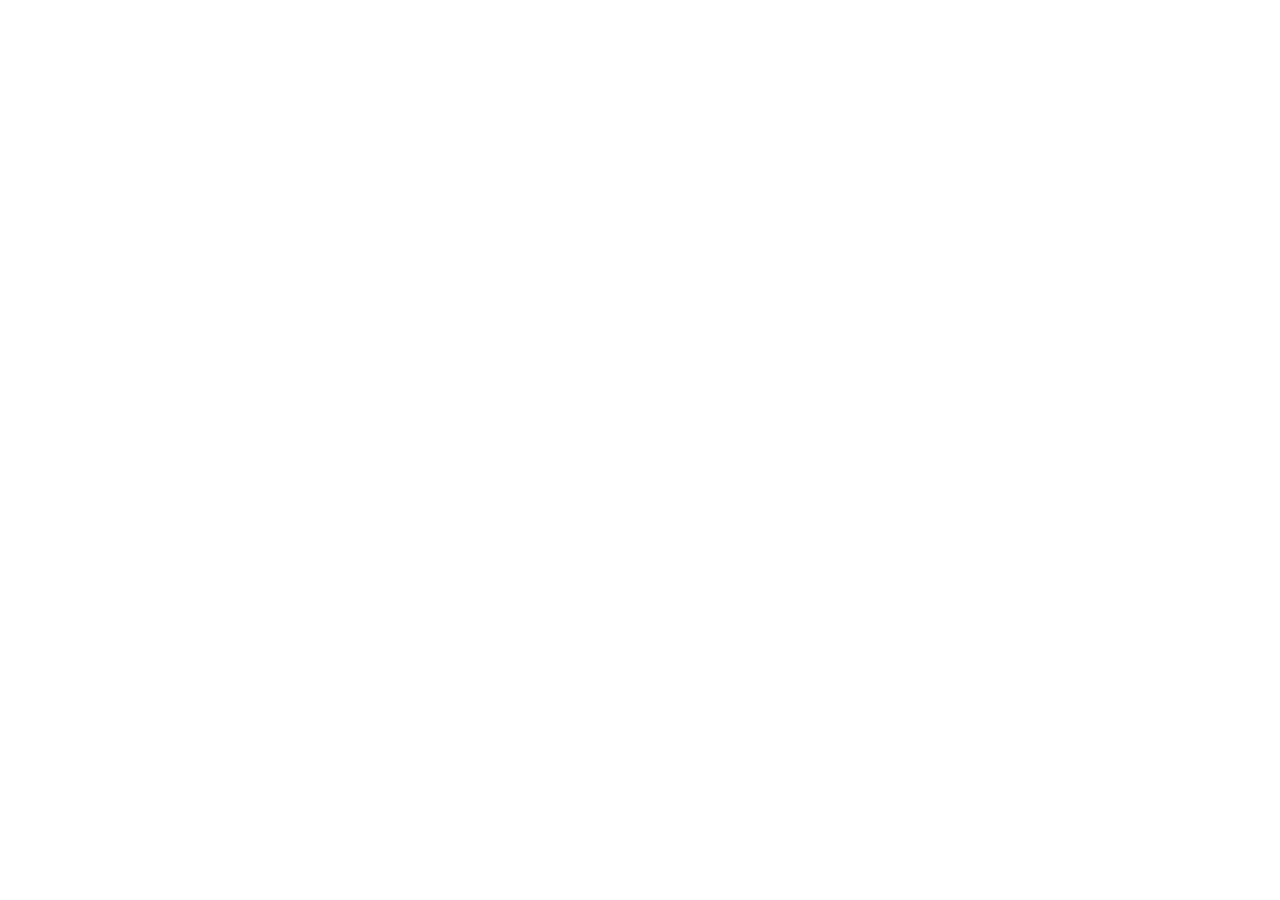
==== commit 0ab3a26d: "single css used" ====
--- a/index.html
+++ b/index.html
@@ -25,1163 +25,7 @@
       "telephone": ["+2347067875337", "+2349067481700"],
       "email": "eacteam2023@gmail.com"
     }
-    </script>
-
-    <link rel="preconnect" href="https://fonts.googleapis.com">
-    <link rel="preconnect" href="https://fonts.gstatic.com" crossorigin>
-    <link
-        href="https://fonts.googleapis.com/css2?family=Cormorant+Garamond:wght@400;600;700;800&family=Plus+Jakarta+Sans:wght@300;400;500;600;700&display=swap"
-        rel="stylesheet">
-    <link rel="stylesheet" href="https://cdnjs.cloudflare.com/ajax/libs/font-awesome/6.4.0/css/all.min.css">
-
-    <style>
-        :root {
-            --indigo: #2B3896;
-            --indigo-dark: #1E2A78;
-            --indigo-deep: #131B5E;
-            --indigo-light: #3D4DB5;
-            --green: #27A244;
-            --green-dark: #1D8035;
-            --green-light: #E8F7ED;
-            --white: #ffffff;
-            --off-white: #F6F7FC;
-            --light-gray: #ECEEF8;
-            --text: #121930;
-            --text-muted: #5B6180;
-            --border: #DDE0F0;
-            --shadow-sm: 0 2px 8px rgba(43, 56, 150, 0.08);
-            --shadow-md: 0 8px 32px rgba(43, 56, 150, 0.14);
-            --shadow-lg: 0 20px 60px rgba(43, 56, 150, 0.2);
-            --transition: all 0.3s cubic-bezier(0.4, 0, 0.2, 1);
-            --radius: 14px;
-        }
-
-        *,
-        *::before,
-        *::after {
-            margin: 0;
-            padding: 0;
-            box-sizing: border-box;
-        }
-
-        html {
-            scroll-behavior: smooth;
-        }
-
-        body {
-            font-family: 'Plus Jakarta Sans', sans-serif;
-            color: var(--text);
-            background: var(--white);
-            overflow-x: hidden;
-            line-height: 1.6;
-        }
-
-        /* TOPBAR */
-        .topbar {
-            background: var(--indigo-deep);
-            color: rgba(255, 255, 255, 0.75);
-            font-size: 0.78rem;
-            padding: 0.5rem 0;
-        }
-
-        .topbar-inner {
-            max-width: 1200px;
-            margin: 0 auto;
-            padding: 0 1.5rem;
-            display: flex;
-            justify-content: space-between;
-            align-items: center;
-            gap: 1rem;
-            flex-wrap: wrap;
-        }
-
-        .topbar a {
-            color: rgba(255, 255, 255, 0.75);
-            text-decoration: none;
-        }
-
-        .topbar a:hover {
-            color: #7EE89A;
-        }
-
-        .topbar-left,
-        .topbar-right {
-            display: flex;
-            align-items: center;
-            gap: 1.25rem;
-            flex-wrap: wrap;
-        }
-
-        .topbar i {
-            color: #7EE89A;
-            margin-right: 0.3rem;
-            font-size: 0.72rem;
-        }
-
-        /* HEADER */
-        .header {
-            background: var(--white);
-            box-shadow: var(--shadow-sm);
-            position: sticky;
-            top: 0;
-            z-index: 1000;
-            transition: var(--transition);
-        }
-
-        .header.scrolled {
-            box-shadow: var(--shadow-md);
-        }
-
-        .nav-wrapper {
-            max-width: 1200px;
-            margin: 0 auto;
-            padding: 0 1.5rem;
-            display: flex;
-            justify-content: space-between;
-            align-items: center;
-            height: 72px;
-        }
-
-        .logo {
-            display: flex;
-            align-items: center;
-            gap: 0.75rem;
-            text-decoration: none;
-        }
-
-        .logo img {
-            height: 54px;
-            width: 54px;
-            object-fit: contain;
-            border-radius: 50%;
-        }
-
-        .logo-text {
-            display: flex;
-            flex-direction: column;
-            line-height: 1.1;
-        }
-
-        .logo-name {
-            font-family: 'Cormorant Garamond', serif;
-            font-size: 1.15rem;
-            font-weight: 700;
-            color: var(--indigo);
-        }
-
-        .logo-motto {
-            font-size: 0.6rem;
-            font-weight: 600;
-            color: var(--green);
-            text-transform: uppercase;
-            letter-spacing: 0.04em;
-        }
-
-        .nav {
-            display: flex;
-            align-items: center;
-            gap: 0.2rem;
-        }
-
-        .nav-link {
-            font-size: 0.88rem;
-            font-weight: 500;
-            color: var(--text);
-            text-decoration: none;
-            padding: 0.5rem 0.85rem;
-            border-radius: 7px;
-            transition: var(--transition);
-        }
-
-        .nav-link:hover {
-            color: var(--indigo);
-            background: var(--light-gray);
-        }
-
-        .nav-link.active {
-            color: var(--indigo);
-            font-weight: 600;
-        }
-
-        .nav-apply {
-            background: var(--green);
-            color: var(--white) !important;
-            padding: 0.5rem 1.2rem;
-            border-radius: 7px;
-            margin-left: 0.5rem;
-            font-weight: 600;
-        }
-
-        .nav-apply:hover {
-            background: var(--green-dark) !important;
-        }
-
-        .hamburger {
-            display: none;
-            flex-direction: column;
-            gap: 5px;
-            background: none;
-            border: none;
-            cursor: pointer;
-            padding: 0.5rem;
-        }
-
-        .hamburger span {
-            display: block;
-            width: 24px;
-            height: 2px;
-            background: var(--indigo);
-            border-radius: 2px;
-            transition: var(--transition);
-        }
-
-        .hamburger.open span:nth-child(1) {
-            transform: translateY(7px) rotate(45deg);
-        }
-
-        .hamburger.open span:nth-child(2) {
-            opacity: 0;
-        }
-
-        .hamburger.open span:nth-child(3) {
-            transform: translateY(-7px) rotate(-45deg);
-        }
-
-        /* HERO */
-        .hero {
-            position: relative;
-            height: 88vh;
-            min-height: 560px;
-            max-height: 820px;
-            display: flex;
-            align-items: center;
-            justify-content: center;
-            overflow: hidden;
-        }
-
-        .hero-slides {
-            position: absolute;
-            inset: 0;
-            z-index: 0;
-        }
-
-        .hero-slide {
-            position: absolute;
-            inset: 0;
-            background-size: cover;
-            background-position: center;
-            opacity: 0;
-            transition: opacity 1.3s ease;
-        }
-
-        .hero-slide.active {
-            opacity: 1;
-        }
-
-        .hero-slide::after {
-            content: '';
-            position: absolute;
-            inset: 0;
-            background: linear-gradient(135deg, rgba(19, 27, 94, 0.82) 0%, rgba(43, 56, 150, 0.6) 55%, rgba(39, 162, 68, 0.2) 100%);
-        }
-
-        .slide-1 {
-            background-image: url('https://images.unsplash.com/photo-1503676260728-1c00da094a0b?w=1400&q=80');
-        }
-
-        .slide-2 {
-            background-image: url('https://images.unsplash.com/photo-1580582932707-520aed937b7b?w=1400&q=80');
-        }
-
-        .slide-3 {
-            background-image: url('https://images.unsplash.com/photo-1529390079861-591de354faf5?w=1400&q=80');
-        }
-
-        .hero-content {
-            position: relative;
-            z-index: 1;
-            text-align: center;
-            color: var(--white);
-            max-width: 840px;
-            padding: 2rem 1.5rem;
-            animation: heroFadeUp 1s ease 0.3s both;
-        }
-
-        @keyframes heroFadeUp {
-            from {
-                opacity: 0;
-                transform: translateY(30px);
-            }
-
-            to {
-                opacity: 1;
-                transform: translateY(0);
-            }
-        }
-
-        .hero-badge {
-            display: inline-flex;
-            align-items: center;
-            gap: 0.5rem;
-            background: rgba(39, 162, 68, 0.18);
-            border: 1px solid rgba(39, 162, 68, 0.45);
-            color: #A8F0BB;
-            font-size: 0.78rem;
-            font-weight: 600;
-            letter-spacing: 0.1em;
-            text-transform: uppercase;
-            padding: 0.4rem 1.1rem;
-            border-radius: 100px;
-            margin-bottom: 1.25rem;
-        }
-
-        .hero-title {
-            font-family: 'Cormorant Garamond', serif;
-            font-size: clamp(2.4rem, 6vw, 4.2rem);
-            font-weight: 800;
-            line-height: 1.08;
-            margin-bottom: 1rem;
-            text-shadow: 0 2px 20px rgba(0, 0, 0, 0.3);
-        }
-
-        .hero-title span {
-            color: #A8F0BB;
-        }
-
-        .hero-subtitle {
-            font-size: clamp(1rem, 2.5vw, 1.2rem);
-            font-weight: 300;
-            opacity: 0.9;
-            margin-bottom: 2.25rem;
-            max-width: 580px;
-            margin-left: auto;
-            margin-right: auto;
-            font-style: italic;
-        }
-
-        .hero-cta {
-            display: flex;
-            gap: 1rem;
-            justify-content: center;
-            flex-wrap: wrap;
-        }
-
-        .btn {
-            display: inline-flex;
-            align-items: center;
-            gap: 0.5rem;
-            padding: 0.85rem 1.8rem;
-            border-radius: 8px;
-            font-family: 'Plus Jakarta Sans', sans-serif;
-            font-weight: 600;
-            font-size: 0.95rem;
-            text-decoration: none;
-            transition: var(--transition);
-            cursor: pointer;
-            border: 2px solid transparent;
-        }
-
-        .btn-green {
-            background: var(--green);
-            color: var(--white);
-        }
-
-        .btn-green:hover {
-            background: var(--green-dark);
-            transform: translateY(-2px);
-            box-shadow: 0 8px 24px rgba(39, 162, 68, 0.35);
-        }
-
-        .btn-outline-white {
-            background: transparent;
-            color: var(--white);
-            border-color: rgba(255, 255, 255, 0.6);
-        }
-
-        .btn-outline-white:hover {
-            background: rgba(255, 255, 255, 0.12);
-            border-color: var(--white);
-        }
-
-        .btn-indigo {
-            background: var(--indigo);
-            color: var(--white);
-        }
-
-        .btn-indigo:hover {
-            background: var(--indigo-dark);
-            transform: translateY(-2px);
-            box-shadow: var(--shadow-md);
-        }
-
-        .btn-outline-indigo {
-            background: transparent;
-            color: var(--indigo);
-            border-color: var(--indigo);
-        }
-
-        .btn-outline-indigo:hover {
-            background: var(--indigo);
-            color: var(--white);
-        }
-
-        .hero-indicators {
-            position: absolute;
-            bottom: 2rem;
-            left: 50%;
-            transform: translateX(-50%);
-            display: flex;
-            gap: 0.5rem;
-            z-index: 2;
-        }
-
-        .indicator {
-            width: 8px;
-            height: 8px;
-            border-radius: 50%;
-            background: rgba(255, 255, 255, 0.4);
-            border: none;
-            cursor: pointer;
-            transition: var(--transition);
-        }
-
-        .indicator.active {
-            background: #7EE89A;
-            width: 24px;
-            border-radius: 4px;
-        }
-
-        /* STATS STRIP */
-        .stats-strip {
-            background: var(--indigo);
-            padding: 1.75rem 0;
-        }
-
-        .stats-inner {
-            max-width: 1200px;
-            margin: 0 auto;
-            padding: 0 1.5rem;
-            display: grid;
-            grid-template-columns: repeat(4, 1fr);
-            gap: 1rem;
-        }
-
-        .stat-item {
-            text-align: center;
-            color: var(--white);
-            padding: 0.5rem;
-            border-right: 1px solid rgba(255, 255, 255, 0.12);
-        }
-
-        .stat-item:last-child {
-            border-right: none;
-        }
-
-        .stat-number {
-            font-family: 'Cormorant Garamond', serif;
-            font-size: 2.2rem;
-            font-weight: 700;
-            color: #7EE89A;
-            display: block;
-        }
-
-        .stat-label {
-            font-size: 0.82rem;
-            opacity: 0.75;
-        }
-
-        /* SECTIONS */
-        .section {
-            padding: 5rem 0;
-        }
-
-        .section-alt {
-            background: var(--off-white);
-        }
-
-        .container {
-            max-width: 1200px;
-            margin: 0 auto;
-            padding: 0 1.5rem;
-        }
-
-        .section-label {
-            display: inline-flex;
-            align-items: center;
-            gap: 0.5rem;
-            font-size: 0.73rem;
-            font-weight: 700;
-            letter-spacing: 0.14em;
-            text-transform: uppercase;
-            color: var(--green);
-            margin-bottom: 0.75rem;
-        }
-
-        .section-label::before {
-            content: '';
-            display: block;
-            width: 20px;
-            height: 2px;
-            background: var(--green);
-        }
-
-        .section-title {
-            font-family: 'Cormorant Garamond', serif;
-            font-size: clamp(1.9rem, 4vw, 2.9rem);
-            font-weight: 700;
-            color: var(--indigo);
-            line-height: 1.12;
-            margin-bottom: 1rem;
-        }
-
-        .section-subtitle {
-            font-size: 1.05rem;
-            color: var(--text-muted);
-            max-width: 580px;
-            margin-bottom: 3rem;
-        }
-
-        /* FEATURES */
-        .features-grid {
-            display: grid;
-            grid-template-columns: repeat(auto-fit, minmax(260px, 1fr));
-            gap: 1.5rem;
-        }
-
-        .feature-card {
-            background: var(--white);
-            border: 1px solid var(--border);
-            border-radius: var(--radius);
-            padding: 2rem 1.75rem;
-            transition: var(--transition);
-            position: relative;
-            overflow: hidden;
-        }
-
-        .feature-card::before {
-            content: '';
-            position: absolute;
-            top: 0;
-            left: 0;
-            right: 0;
-            height: 3px;
-            background: linear-gradient(90deg, var(--indigo), var(--green));
-            transform: scaleX(0);
-            transition: var(--transition);
-        }
-
-        .feature-card:hover {
-            transform: translateY(-4px);
-            box-shadow: var(--shadow-md);
-        }
-
-        .feature-card:hover::before {
-            transform: scaleX(1);
-        }
-
-        .feature-icon {
-            width: 56px;
-            height: 56px;
-            border-radius: 14px;
-            background: var(--light-gray);
-            display: flex;
-            align-items: center;
-            justify-content: center;
-            font-size: 1.5rem;
-            margin-bottom: 1.25rem;
-            color: var(--indigo);
-            transition: var(--transition);
-        }
-
-        .feature-card:hover .feature-icon {
-            background: var(--indigo);
-            color: var(--white);
-        }
-
-        .feature-title {
-            font-family: 'Cormorant Garamond', serif;
-            font-size: 1.25rem;
-            font-weight: 700;
-            color: var(--indigo);
-            margin-bottom: 0.5rem;
-        }
-
-        .feature-text {
-            font-size: 0.9rem;
-            color: var(--text-muted);
-            line-height: 1.65;
-        }
-
-        /* PROGRAMS */
-        .programs-grid {
-            display: grid;
-            grid-template-columns: repeat(auto-fit, minmax(200px, 1fr));
-            gap: 1.25rem;
-        }
-
-        .program-card {
-            border-radius: var(--radius);
-            overflow: hidden;
-            transition: var(--transition);
-            cursor: default;
-        }
-
-        .program-card:hover {
-            transform: translateY(-4px);
-            box-shadow: var(--shadow-lg);
-        }
-
-        .program-card-inner {
-            padding: 1.75rem 1.5rem;
-            color: var(--white);
-        }
-
-        .program-age {
-            font-size: 0.72rem;
-            font-weight: 700;
-            letter-spacing: 0.1em;
-            text-transform: uppercase;
-            opacity: 0.75;
-            margin-bottom: 0.5rem;
-        }
-
-        .program-name {
-            font-family: 'Cormorant Garamond', serif;
-            font-size: 1.4rem;
-            font-weight: 700;
-            margin-bottom: 0.35rem;
-        }
-
-        .program-desc {
-            font-size: 0.85rem;
-            opacity: 0.8;
-            line-height: 1.5;
-        }
-
-        /* TWO COL */
-        .two-col {
-            display: grid;
-            grid-template-columns: 1fr 1fr;
-            gap: 4rem;
-            align-items: center;
-        }
-
-        .two-col-img {
-            border-radius: var(--radius);
-            overflow: hidden;
-        }
-
-        .two-col-img img {
-            width: 100%;
-            height: 420px;
-            object-fit: cover;
-            display: block;
-        }
-
-        /* MISSION/VISION */
-        .mv-grid {
-            display: grid;
-            grid-template-columns: 1fr 1fr;
-            gap: 2rem;
-        }
-
-        .mv-card {
-            background: var(--white);
-            border-radius: var(--radius);
-            padding: 2.25rem 2rem;
-            border: 1px solid var(--border);
-            transition: var(--transition);
-        }
-
-        .mv-card:hover {
-            box-shadow: var(--shadow-md);
-        }
-
-        .mv-icon {
-            font-size: 2rem;
-            margin-bottom: 1rem;
-        }
-
-        .mv-title {
-            font-family: 'Cormorant Garamond', serif;
-            font-size: 1.5rem;
-            font-weight: 700;
-            color: var(--indigo);
-            margin-bottom: 0.75rem;
-        }
-
-        .mv-text {
-            font-size: 0.9rem;
-            color: var(--text-muted);
-            line-height: 1.7;
-        }
-
-        .mv-list {
-            list-style: none;
-            padding: 0;
-        }
-
-        .mv-list li {
-            display: flex;
-            align-items: flex-start;
-            gap: 0.6rem;
-            font-size: 0.9rem;
-            color: var(--text-muted);
-            line-height: 1.6;
-            margin-bottom: 0.5rem;
-        }
-
-        .mv-list li::before {
-            content: '✦';
-            color: var(--green);
-            font-size: 0.65rem;
-            margin-top: 0.35rem;
-            flex-shrink: 0;
-        }
-
-        /* EXTRACURRICULAR */
-        .extra-grid {
-            display: grid;
-            grid-template-columns: repeat(auto-fit, minmax(240px, 1fr));
-            gap: 1.5rem;
-        }
-
-        .extra-card {
-            background: var(--indigo);
-            color: var(--white);
-            border-radius: var(--radius);
-            padding: 2rem 1.75rem;
-            transition: var(--transition);
-            position: relative;
-            overflow: hidden;
-        }
-
-        .extra-card::after {
-            content: '';
-            position: absolute;
-            bottom: -30px;
-            right: -30px;
-            width: 100px;
-            height: 100px;
-            border-radius: 50%;
-            background: rgba(255, 255, 255, 0.06);
-        }
-
-        .extra-card:hover {
-            background: var(--indigo-dark);
-            transform: translateY(-4px);
-            box-shadow: var(--shadow-lg);
-        }
-
-        .extra-icon {
-            font-size: 2.2rem;
-            margin-bottom: 1rem;
-        }
-
-        .extra-title {
-            font-family: 'Cormorant Garamond', serif;
-            font-size: 1.3rem;
-            font-weight: 700;
-            margin-bottom: 0.5rem;
-        }
-
-        .extra-text {
-            font-size: 0.88rem;
-            opacity: 0.78;
-            line-height: 1.6;
-        }
-
-        /* GALLERY */
-        .gallery-grid {
-            display: grid;
-            grid-template-columns: 2fr 1fr 1fr;
-            grid-template-rows: 220px 220px;
-            gap: 0.75rem;
-            border-radius: var(--radius);
-            overflow: hidden;
-        }
-
-        .gallery-item {
-            position: relative;
-            overflow: hidden;
-        }
-
-        .gallery-item:first-child {
-            grid-row: span 2;
-        }
-
-        .gallery-item img {
-            width: 100%;
-            height: 100%;
-            object-fit: cover;
-            display: block;
-            transition: transform 0.4s ease;
-        }
-
-        .gallery-item:hover img {
-            transform: scale(1.05);
-        }
-
-        .gallery-caption {
-            position: absolute;
-            bottom: 0;
-            left: 0;
-            right: 0;
-            background: linear-gradient(transparent, rgba(19, 27, 94, 0.7));
-            color: var(--white);
-            font-size: 0.78rem;
-            padding: 1rem 0.75rem 0.6rem;
-            opacity: 0;
-            transition: var(--transition);
-        }
-
-        .gallery-item:hover .gallery-caption {
-            opacity: 1;
-        }
-
-        /* CTA BANNER */
-        .cta-banner {
-            background: linear-gradient(135deg, var(--indigo-deep) 0%, var(--indigo) 50%, var(--green-dark) 100%);
-            padding: 4rem 0;
-            text-align: center;
-            color: var(--white);
-        }
-
-        .cta-banner h2 {
-            font-family: 'Cormorant Garamond', serif;
-            font-size: clamp(1.8rem, 4vw, 2.6rem);
-            font-weight: 700;
-            margin-bottom: 0.75rem;
-        }
-
-        .cta-banner p {
-            font-size: 1.05rem;
-            opacity: 0.85;
-            margin-bottom: 2rem;
-            max-width: 520px;
-            margin-left: auto;
-            margin-right: auto;
-        }
-
-        /* CONTACT SECTION */
-        .contact-grid {
-            display: grid;
-            grid-template-columns: 1fr 1fr;
-            gap: 3rem;
-        }
-
-        .contact-info h3 {
-            font-family: 'Cormorant Garamond', serif;
-            font-size: 1.5rem;
-            color: var(--indigo);
-            margin-bottom: 1.5rem;
-        }
-
-        .contact-item {
-            display: flex;
-            align-items: flex-start;
-            gap: 1rem;
-            margin-bottom: 1.25rem;
-        }
-
-        .contact-icon {
-            width: 44px;
-            height: 44px;
-            border-radius: 10px;
-            background: var(--light-gray);
-            display: flex;
-            align-items: center;
-            justify-content: center;
-            color: var(--indigo);
-            flex-shrink: 0;
-        }
-
-        .contact-detail strong {
-            display: block;
-            font-size: 0.82rem;
-            color: var(--text-muted);
-            font-weight: 500;
-            text-transform: uppercase;
-            letter-spacing: 0.06em;
-            margin-bottom: 0.2rem;
-        }
-
-        .contact-detail a,
-        .contact-detail span {
-            font-size: 0.95rem;
-            color: var(--text);
-            text-decoration: none;
-            display: block;
-        }
-
-        .contact-detail a:hover {
-            color: var(--indigo);
-        }
-
-        .social-row {
-            display: flex;
-            gap: 0.75rem;
-            margin-top: 1.5rem;
-        }
-
-        .social-btn {
-            width: 40px;
-            height: 40px;
-            border-radius: 10px;
-            background: var(--indigo);
-            color: var(--white);
-            display: flex;
-            align-items: center;
-            justify-content: center;
-            text-decoration: none;
-            font-size: 1rem;
-            transition: var(--transition);
-        }
-
-        .social-btn:hover {
-            background: var(--green);
-            transform: translateY(-2px);
-        }
-
-        .social-btn.fb {
-            background: #1877F2;
-        }
-
-        .social-btn.ig {
-            background: linear-gradient(45deg, #f09433, #e6683c, #dc2743, #cc2366, #bc1888);
-        }
-
-        /* FOOTER */
-        .footer {
-            background: var(--indigo-deep);
-            color: rgba(255, 255, 255, 0.7);
-            padding: 4rem 0 0;
-        }
-
-        .footer-grid {
-            display: grid;
-            grid-template-columns: 1.6fr 1fr 1fr 1.2fr;
-            gap: 2.5rem;
-            padding-bottom: 3rem;
-        }
-
-        .footer-logo {
-            display: flex;
-            align-items: center;
-            gap: 0.75rem;
-            margin-bottom: 1rem;
-        }
-
-        .footer-logo img {
-            height: 50px;
-            width: 50px;
-            object-fit: contain;
-            border-radius: 50%;
-        }
-
-        .footer-logo-name {
-            font-family: 'Cormorant Garamond', serif;
-            font-size: 1rem;
-            font-weight: 700;
-            color: var(--white);
-            line-height: 1.2;
-        }
-
-        .footer-motto {
-            font-size: 0.62rem;
-            color: #7EE89A;
-            letter-spacing: 0.04em;
-        }
-
-        .footer-desc {
-            font-size: 0.88rem;
-            line-height: 1.65;
-            margin-bottom: 1.5rem;
-            max-width: 280px;
-        }
-
-        .footer-social {
-            display: flex;
-            gap: 0.6rem;
-        }
-
-        .footer-social-link {
-            width: 36px;
-            height: 36px;
-            border-radius: 8px;
-            background: rgba(255, 255, 255, 0.08);
-            color: rgba(255, 255, 255, 0.7);
-            display: flex;
-            align-items: center;
-            justify-content: center;
-            text-decoration: none;
-            font-size: 0.9rem;
-            transition: var(--transition);
-        }
-
-        .footer-social-link:hover {
-            background: var(--green);
-            color: var(--white);
-        }
-
-        .footer-heading {
-            font-family: 'Cormorant Garamond', serif;
-            font-size: 1.05rem;
-            font-weight: 700;
-            color: var(--white);
-            margin-bottom: 1.25rem;
-        }
-
-        .footer-links {
-            list-style: none;
-        }
-
-        .footer-links li {
-            margin-bottom: 0.6rem;
-        }
-
-        .footer-links a {
-            color: rgba(255, 255, 255, 0.65);
-            text-decoration: none;
-            font-size: 0.88rem;
-            transition: var(--transition);
-        }
-
-        .footer-links a:hover {
-            color: #7EE89A;
-        }
-
-        .footer-contact li {
-            display: flex;
-            gap: 0.6rem;
-            font-size: 0.85rem;
-            margin-bottom: 0.65rem;
-            align-items: flex-start;
-        }
-
-        .footer-contact i {
-            color: #7EE89A;
-            margin-top: 0.2rem;
-        }
-
-        .footer-bottom {
-            border-top: 1px solid rgba(255, 255, 255, 0.08);
-            padding: 1.25rem 0;
-            display: flex;
-            justify-content: space-between;
-            align-items: center;
-            flex-wrap: wrap;
-            gap: 0.5rem;
-            font-size: 0.8rem;
-        }
-
-        .footer-bottom a {
-            color: #7EE89A;
-            text-decoration: none;
-        }
-
-        /* REVEAL ANIMATION */
-        .reveal {
-            opacity: 0;
-            transform: translateY(28px);
-            transition: opacity 0.7s ease, transform 0.7s ease;
-        }
-
-        .reveal.visible {
-            opacity: 1;
-            transform: translateY(0);
-        }
-
-        /* MOBILE NAV */
-        @media (max-width: 768px) {
-            .hamburger {
-                display: flex;
-            }
-
-            .nav {
-                display: none;
-                position: absolute;
-                top: 72px;
-                left: 0;
-                right: 0;
-                background: var(--white);
-                flex-direction: column;
-                padding: 1rem 1.5rem 1.5rem;
-                box-shadow: var(--shadow-md);
-                border-top: 1px solid var(--border);
-                gap: 0.25rem;
-            }
-
-            .nav.open {
-                display: flex;
-            }
-
-            .nav-link {
-                padding: 0.6rem 0.5rem;
-            }
-
-            .nav-apply {
-                margin-left: 0;
-                text-align: center;
-            }
-
-            .stats-inner {
-                grid-template-columns: repeat(2, 1fr);
-            }
-
-            .features-grid {
-                grid-template-columns: 1fr;
-            }
-
-            .two-col {
-                grid-template-columns: 1fr;
-                gap: 2rem;
-            }
-
-            .two-col-img img {
-                height: 260px;
-            }
-
-            .mv-grid {
-                grid-template-columns: 1fr;
-            }
-
-            .gallery-grid {
-                grid-template-columns: 1fr 1fr;
-                grid-template-rows: auto;
-            }
-
-            .gallery-item:first-child {
-                grid-column: span 2;
-                grid-row: span 1;
-            }
-
-            .gallery-item:first-child .gallery-item img {
-                height: 220px;
-            }
-
-            .gallery-item {
-                height: 160px;
-            }
-
-            .contact-grid {
-                grid-template-columns: 1fr;
-            }
-
-            .footer-grid {
-                grid-template-columns: 1fr 1fr;
-            }
-
-            .footer-bottom {
-                flex-direction: column;
-                text-align: center;
-            }
-
-            .topbar-right {
-                display: none;
-            }
-        }
-    </style>
+<link rel="stylesheet" href="style.css">    
 </head>
 
 <body>
@@ -1666,6 +510,6 @@
         }, { threshold: 0.1 });
         document.querySelectorAll('.reveal').forEach(el => observer.observe(el));
     </script>
-</body>
+    </body>
 
 </html>
--- a/style.css
+++ b/style.css
@@ -0,0 +1,1598 @@
+/* ========== GLOBAL STYLES & VARIABLES ========== */
+:root {
+    --indigo: #2B3896;
+    --indigo-dark: #1E2A78;
+    --indigo-deep: #131B5E;
+    --indigo-light: #3D4DB5;
+    --green: #27A244;
+    --green-dark: #1D8035;
+    --green-light: #E8F7ED;
+    --white: #ffffff;
+    --off-white: #F6F7FC;
+    --light-gray: #ECEEF8;
+    --text: #121930;
+    --text-muted: #5B6180;
+    --border: #DDE0F0;
+    --shadow-sm: 0 2px 8px rgba(43, 56, 150, 0.08);
+    --shadow-md: 0 8px 32px rgba(43, 56, 150, 0.14);
+    --shadow-lg: 0 20px 60px rgba(43, 56, 150, 0.2);
+    --transition: all 0.3s cubic-bezier(0.4, 0, 0.2, 1);
+    --radius: 14px;
+    --container-padding: 1rem;
+    --header-height: 68px;
+}
+
+*,
+*::before,
+*::after {
+    margin: 0;
+    padding: 0;
+    box-sizing: border-box;
+}
+
+html {
+    scroll-behavior: smooth;
+    -webkit-text-size-adjust: 100%;
+}
+
+body {
+    font-family: 'Plus Jakarta Sans', sans-serif;
+    color: var(--text);
+    background: var(--white);
+    overflow-x: hidden;
+    line-height: 1.5;
+    -webkit-font-smoothing: antialiased;
+}
+
+/* ========== TYPOGRAPHY ========== */
+h1,
+h2,
+h3,
+h4,
+.logo-name,
+.mv-title,
+.section-title {
+    font-family: 'Cormorant Garamond', serif;
+    font-weight: 700;
+}
+
+/* ========== LAYOUT & CONTAINERS ========== */
+.container {
+    max-width: 1200px;
+    margin: 0 auto;
+    padding: 0 var(--container-padding);
+    width: 100%;
+}
+
+.section {
+    padding: 3rem 0;
+}
+
+.section-alt {
+    background: var(--off-white);
+}
+
+/* Responsive section padding */
+@media (min-width: 768px) {
+    .section {
+        padding: 5rem 0;
+    }
+}
+
+.section-label {
+    display: inline-flex;
+    align-items: center;
+    gap: 0.5rem;
+    font-size: 0.7rem;
+    font-weight: 700;
+    letter-spacing: 0.1em;
+    text-transform: uppercase;
+    color: var(--green);
+    margin-bottom: 0.75rem;
+}
+
+.section-label::before {
+    content: '';
+    width: 24px;
+    height: 2px;
+    background: var(--green);
+}
+
+.section-title {
+    font-size: 1.8rem;
+    line-height: 1.2;
+    color: var(--indigo);
+    margin-bottom: 1rem;
+}
+
+.section-subtitle {
+    font-size: 1rem;
+    color: var(--text-muted);
+    margin-bottom: 2rem;
+    max-width: 580px;
+}
+
+@media (min-width: 768px) {
+    .section-title {
+        font-size: 2.5rem;
+    }
+
+    .section-subtitle {
+        font-size: 1.05rem;
+        margin-bottom: 3rem;
+    }
+}
+
+/* ========== TOP BAR ========== */
+.topbar {
+    background: var(--indigo-deep);
+    color: rgba(255, 255, 255, 0.75);
+    font-size: 0.7rem;
+    padding: 0.5rem 0;
+    display: none;
+}
+
+.topbar-inner {
+    max-width: 1200px;
+    margin: 0 auto;
+    padding: 0 var(--container-padding);
+    display: flex;
+    justify-content: space-between;
+    align-items: center;
+    flex-wrap: wrap;
+    gap: 0.5rem;
+}
+
+.topbar-left,
+.topbar-right {
+    display: flex;
+    align-items: center;
+    gap: 1rem;
+    flex-wrap: wrap;
+}
+
+.topbar a {
+    color: rgba(255, 255, 255, 0.75);
+    text-decoration: none;
+}
+
+.topbar i {
+    color: #7EE89A;
+    margin-right: 0.25rem;
+    font-size: 0.65rem;
+}
+
+/* Show topbar on larger screens */
+@media (min-width: 768px) {
+    .topbar {
+        display: block;
+        font-size: 0.75rem;
+    }
+
+    .topbar i {
+        font-size: 0.7rem;
+    }
+}
+
+/* ========== HEADER & NAVIGATION ========== */
+.header {
+    background: var(--white);
+    box-shadow: var(--shadow-sm);
+    position: sticky;
+    top: 0;
+    z-index: 1000;
+    transition: var(--transition);
+}
+
+.header.scrolled {
+    box-shadow: var(--shadow-md);
+}
+
+.nav-wrapper {
+    max-width: 1200px;
+    margin: 0 auto;
+    padding: 0 var(--container-padding);
+    display: flex;
+    justify-content: space-between;
+    align-items: center;
+    min-height: var(--header-height);
+    gap: 1rem;
+}
+
+.logo {
+    display: flex;
+    align-items: center;
+    gap: 0.5rem;
+    text-decoration: none;
+    flex-shrink: 0;
+}
+
+.logo img {
+    height: 40px;
+    width: 40px;
+    object-fit: cover;
+    border-radius: 50%;
+}
+
+.logo-text {
+    display: flex;
+    flex-direction: column;
+    line-height: 1.1;
+}
+
+.logo-name {
+    font-size: 0.85rem;
+    font-weight: 800;
+    color: var(--indigo);
+}
+
+.logo-motto {
+    font-size: 0.5rem;
+    font-weight: 600;
+    color: var(--green);
+    text-transform: uppercase;
+    letter-spacing: 0.03em;
+}
+
+@media (min-width: 480px) {
+    .logo img {
+        height: 50px;
+        width: 50px;
+    }
+
+    .logo-name {
+        font-size: 1rem;
+    }
+
+    .logo-motto {
+        font-size: 0.57rem;
+    }
+}
+
+/* Mobile Navigation */
+.hamburger {
+    display: flex;
+    flex-direction: column;
+    gap: 5px;
+    background: none;
+    border: none;
+    cursor: pointer;
+    padding: 0.5rem;
+    z-index: 1001;
+}
+
+.hamburger span {
+    display: block;
+    width: 24px;
+    height: 2px;
+    background: var(--indigo);
+    border-radius: 2px;
+    transition: var(--transition);
+}
+
+.hamburger.open span:nth-child(1) {
+    transform: translateY(7px) rotate(45deg);
+}
+
+.hamburger.open span:nth-child(2) {
+    opacity: 0;
+}
+
+.hamburger.open span:nth-child(3) {
+    transform: translateY(-7px) rotate(-45deg);
+}
+
+.nav {
+    display: none;
+    position: absolute;
+    top: var(--header-height);
+    left: 0;
+    right: 0;
+    background: var(--white);
+    flex-direction: column;
+    padding: 1rem;
+    box-shadow: var(--shadow-md);
+    border-top: 1px solid var(--border);
+    gap: 0.25rem;
+    z-index: 999;
+}
+
+.nav.open {
+    display: flex;
+}
+
+.nav-link {
+    font-size: 0.9rem;
+    font-weight: 500;
+    color: var(--text);
+    text-decoration: none;
+    padding: 0.75rem;
+    border-radius: 8px;
+    transition: var(--transition);
+    text-align: center;
+}
+
+.nav-link:hover,
+.nav-link.active {
+    color: var(--indigo);
+    background: var(--light-gray);
+}
+
+.nav-apply {
+    background: var(--green);
+    color: var(--white) !important;
+    margin-top: 0.5rem;
+    font-weight: 600;
+}
+
+.nav-apply:hover {
+    background: var(--green-dark) !important;
+}
+
+/* Desktop Navigation */
+@media (min-width: 768px) {
+    .hamburger {
+        display: none;
+    }
+
+    .nav {
+        display: flex;
+        position: static;
+        flex-direction: row;
+        padding: 0;
+        box-shadow: none;
+        border: none;
+        gap: 0.2rem;
+    }
+
+    .nav-link {
+        padding: 0.5rem 0.85rem;
+        font-size: 0.85rem;
+    }
+
+    .nav-apply {
+        margin-top: 0;
+        margin-left: 0.5rem;
+    }
+}
+
+/* ========== BUTTONS ========== */
+.btn {
+    display: inline-flex;
+    align-items: center;
+    justify-content: center;
+    gap: 0.5rem;
+    padding: 0.75rem 1.5rem;
+    border-radius: 8px;
+    font-weight: 600;
+    font-size: 0.9rem;
+    text-decoration: none;
+    transition: var(--transition);
+    cursor: pointer;
+    border: 2px solid transparent;
+    text-align: center;
+}
+
+.btn-green {
+    background: var(--green);
+    color: var(--white);
+}
+
+.btn-green:hover {
+    background: var(--green-dark);
+    transform: translateY(-2px);
+}
+
+.btn-outline-white {
+    background: transparent;
+    color: var(--white);
+    border-color: rgba(255, 255, 255, 0.6);
+}
+
+.btn-outline-white:hover {
+    background: rgba(255, 255, 255, 0.12);
+    border-color: var(--white);
+}
+
+.btn-indigo {
+    background: var(--indigo);
+    color: var(--white);
+}
+
+.btn-indigo:hover {
+    background: var(--indigo-dark);
+}
+
+/* ========== PAGE BANNER ========== */
+.page-banner {
+    background: linear-gradient(135deg, var(--indigo-deep) 0%, var(--indigo) 60%, var(--green-dark) 100%);
+    padding: 3rem 0;
+    text-align: center;
+    color: var(--white);
+    position: relative;
+    overflow: hidden;
+}
+
+.page-banner-content {
+    position: relative;
+    z-index: 1;
+}
+
+.page-banner-label {
+    font-size: 0.7rem;
+    font-weight: 700;
+    letter-spacing: 0.1em;
+    text-transform: uppercase;
+    color: #A8F0BB;
+    margin-bottom: 0.5rem;
+}
+
+.page-banner h1 {
+    font-family: 'Cormorant Garamond', serif;
+    font-size: 2rem;
+    font-weight: 800;
+    line-height: 1.2;
+    margin-bottom: 0.5rem;
+}
+
+.page-banner p {
+    font-size: 0.95rem;
+    opacity: 0.85;
+    max-width: 520px;
+    margin: 0 auto;
+}
+
+.breadcrumb {
+    display: flex;
+    align-items: center;
+    gap: 0.5rem;
+    justify-content: center;
+    font-size: 0.75rem;
+    margin-top: 1rem;
+    opacity: 0.7;
+}
+
+@media (min-width: 768px) {
+    .page-banner {
+        padding: 5rem 0;
+    }
+
+    .page-banner h1 {
+        font-size: 3rem;
+    }
+}
+
+/* ========== ABOUT INTRO ========== */
+.about-intro {
+    display: flex;
+    flex-direction: column;
+    gap: 2rem;
+}
+
+.about-img-wrap {
+    position: relative;
+    width: 100%;
+}
+
+.about-img-wrap img {
+    width: 100%;
+    height: auto;
+    max-height: 320px;
+    object-fit: cover;
+    border-radius: var(--radius);
+}
+
+.about-img-badge {
+    position: absolute;
+    bottom: -15px;
+    left: 15px;
+    background: var(--indigo);
+    color: var(--white);
+    border-radius: var(--radius);
+    padding: 0.75rem 1.25rem;
+    box-shadow: var(--shadow-lg);
+}
+
+.about-img-badge .badge-num {
+    font-family: 'Cormorant Garamond', serif;
+    font-size: 1.8rem;
+    font-weight: 800;
+    color: #7EE89A;
+    line-height: 1;
+}
+
+.about-img-badge .badge-text {
+    font-size: 0.7rem;
+}
+
+@media (min-width: 768px) {
+    .about-intro {
+        display: grid;
+        grid-template-columns: 1fr 1fr;
+        gap: 3rem;
+        align-items: center;
+    }
+
+    .about-img-wrap img {
+        height: 400px;
+        max-height: none;
+    }
+
+    .about-img-badge {
+        bottom: -20px;
+        left: -20px;
+        padding: 1.25rem 1.5rem;
+    }
+
+    .about-img-badge .badge-num {
+        font-size: 2.5rem;
+    }
+}
+
+/* ========== MISSION VISION GRID ========== */
+.mv-grid {
+    display: flex;
+    flex-direction: column;
+    gap: 1.5rem;
+}
+
+.mv-card {
+    background: var(--white);
+    border-radius: var(--radius);
+    padding: 1.5rem;
+    border: 1px solid var(--border);
+    transition: var(--transition);
+}
+
+.mv-icon-wrap {
+    width: 48px;
+    height: 48px;
+    border-radius: 12px;
+    background: var(--light-gray);
+    display: flex;
+    align-items: center;
+    justify-content: center;
+    font-size: 1.4rem;
+    margin-bottom: 1rem;
+}
+
+.mv-title {
+    font-size: 1.3rem;
+    margin-bottom: 0.5rem;
+    color: var(--indigo);
+}
+
+.mv-text {
+    font-size: 0.9rem;
+    color: var(--text-muted);
+    line-height: 1.6;
+}
+
+.mv-list {
+    list-style: none;
+    padding: 0;
+}
+
+.mv-list li {
+    display: flex;
+    align-items: flex-start;
+    gap: 0.6rem;
+    font-size: 0.85rem;
+    color: var(--text-muted);
+    margin-bottom: 0.5rem;
+}
+
+.mv-list li::before {
+    content: '✦';
+    color: var(--green);
+    font-size: 0.6rem;
+    margin-top: 0.3rem;
+    flex-shrink: 0;
+}
+
+@media (min-width: 768px) {
+    .mv-grid {
+        display: grid;
+        grid-template-columns: 1fr 1fr;
+        gap: 2rem;
+    }
+
+    .mv-card {
+        padding: 2rem;
+    }
+}
+
+/* ========== PILLARS GRID ========== */
+.pillars-grid {
+    display: grid;
+    grid-template-columns: 1fr;
+    gap: 1rem;
+}
+
+.pillar-card {
+    border-radius: var(--radius);
+    padding: 1.5rem;
+    text-align: center;
+    transition: var(--transition);
+    position: relative;
+    overflow: hidden;
+}
+
+.pillar-num {
+    font-family: 'Cormorant Garamond', serif;
+    font-size: 2.5rem;
+    font-weight: 800;
+    opacity: 0.2;
+    position: absolute;
+    top: 0.5rem;
+    right: 1rem;
+}
+
+.pillar-icon {
+    font-size: 1.8rem;
+    margin-bottom: 0.75rem;
+}
+
+.pillar-title {
+    font-size: 1.2rem;
+    margin-bottom: 0.5rem;
+}
+
+.pillar-text {
+    font-size: 0.85rem;
+    opacity: 0.85;
+    line-height: 1.5;
+}
+
+@media (min-width: 640px) {
+    .pillars-grid {
+        grid-template-columns: repeat(2, 1fr);
+        gap: 1.25rem;
+    }
+}
+
+@media (min-width: 1024px) {
+    .pillars-grid {
+        grid-template-columns: repeat(4, 1fr);
+    }
+}
+
+/* ========== EXTRACURRICULAR CARDS ========== */
+.extra-grid {
+    display: grid;
+    grid-template-columns: 1fr;
+    gap: 1rem;
+}
+
+.extra-card {
+    background: var(--indigo);
+    color: var(--white);
+    border-radius: var(--radius);
+    padding: 1.5rem;
+    transition: var(--transition);
+}
+
+.extra-card:nth-child(2) {
+    background: var(--green-dark);
+}
+
+.extra-card:nth-child(3) {
+    background: var(--indigo-light);
+}
+
+.extra-icon {
+    font-size: 2rem;
+    margin-bottom: 0.75rem;
+}
+
+.extra-title {
+    font-size: 1.2rem;
+    margin-bottom: 0.5rem;
+}
+
+.extra-text {
+    font-size: 0.85rem;
+    opacity: 0.85;
+    line-height: 1.5;
+}
+
+@media (min-width: 640px) {
+    .extra-grid {
+        grid-template-columns: repeat(2, 1fr);
+    }
+}
+
+@media (min-width: 1024px) {
+    .extra-grid {
+        grid-template-columns: repeat(3, 1fr);
+    }
+}
+
+/* ========== GALLERY ========== */
+.gallery-grid {
+    display: grid;
+    grid-template-columns: repeat(2, 1fr);
+    gap: 0.75rem;
+}
+
+.gallery-item {
+    position: relative;
+    overflow: hidden;
+    border-radius: var(--radius);
+    aspect-ratio: 4 / 3;
+}
+
+.gallery-item:first-child {
+    grid-column: span 2;
+    aspect-ratio: 16 / 9;
+}
+
+.gallery-item img {
+    width: 100%;
+    height: 100%;
+    object-fit: cover;
+    transition: transform 0.3s ease;
+}
+
+.gallery-item:hover img {
+    transform: scale(1.05);
+}
+
+.gallery-caption {
+    position: absolute;
+    bottom: 0;
+    left: 0;
+    right: 0;
+    background: linear-gradient(transparent, rgba(0, 0, 0, 0.7));
+    color: white;
+    font-size: 0.7rem;
+    padding: 0.5rem;
+    text-align: center;
+}
+
+@media (min-width: 768px) {
+    .gallery-grid {
+        grid-template-columns: 2fr 1fr 1fr;
+        grid-template-rows: 220px 220px;
+        gap: 1rem;
+    }
+
+    .gallery-item:first-child {
+        grid-row: span 2;
+        grid-column: auto;
+        aspect-ratio: auto;
+    }
+
+    .gallery-item {
+        aspect-ratio: auto;
+    }
+
+    .gallery-caption {
+        font-size: 0.75rem;
+        padding: 1rem 0.75rem 0.6rem;
+    }
+}
+
+/* ========== ADMISSIONS LEVELS ========== */
+.levels-grid {
+    display: grid;
+    grid-template-columns: 1fr;
+    gap: 1rem;
+}
+
+.level-card-inner {
+    padding: 1.5rem;
+    border-radius: var(--radius);
+    color: var(--white);
+}
+
+.level-age {
+    font-size: 0.65rem;
+    font-weight: 700;
+    letter-spacing: 0.1em;
+    text-transform: uppercase;
+    opacity: 0.8;
+    margin-bottom: 0.25rem;
+}
+
+.level-name {
+    font-family: 'Cormorant Garamond', serif;
+    font-size: 1.3rem;
+    font-weight: 700;
+    margin-bottom: 0.5rem;
+}
+
+.level-desc {
+    font-size: 0.8rem;
+    opacity: 0.85;
+    margin-bottom: 1rem;
+    line-height: 1.4;
+}
+
+.level-apply-btn {
+    display: inline-flex;
+    align-items: center;
+    gap: 0.4rem;
+    padding: 0.4rem 1rem;
+    border-radius: 6px;
+    font-size: 0.75rem;
+    font-weight: 600;
+    background: rgba(255, 255, 255, 0.2);
+    color: inherit;
+    text-decoration: none;
+}
+
+@media (min-width: 640px) {
+    .levels-grid {
+        grid-template-columns: repeat(2, 1fr);
+    }
+}
+
+@media (min-width: 1024px) {
+    .levels-grid {
+        grid-template-columns: repeat(5, 1fr);
+    }
+}
+
+/* ========== ADMISSION STEPS ========== */
+.steps-grid {
+    display: grid;
+    grid-template-columns: 1fr;
+    gap: 1rem;
+}
+
+.step-card {
+    background: var(--white);
+    border-radius: var(--radius);
+    padding: 1.5rem;
+    border: 1px solid var(--border);
+    position: relative;
+}
+
+.step-num {
+    font-family: 'Cormorant Garamond', serif;
+    font-size: 2.5rem;
+    font-weight: 800;
+    color: var(--light-gray);
+    position: absolute;
+    top: 0.5rem;
+    right: 1rem;
+}
+
+.step-icon {
+    width: 44px;
+    height: 44px;
+    border-radius: 12px;
+    background: var(--light-gray);
+    display: flex;
+    align-items: center;
+    justify-content: center;
+    font-size: 1.2rem;
+    margin-bottom: 1rem;
+    color: var(--indigo);
+}
+
+.step-title {
+    font-family: 'Cormorant Garamond', serif;
+    font-size: 1.1rem;
+    font-weight: 700;
+    color: var(--indigo);
+    margin-bottom: 0.5rem;
+}
+
+.step-text {
+    font-size: 0.85rem;
+    color: var(--text-muted);
+    line-height: 1.5;
+}
+
+@media (min-width: 640px) {
+    .steps-grid {
+        grid-template-columns: repeat(2, 1fr);
+    }
+}
+
+@media (min-width: 1024px) {
+    .steps-grid {
+        grid-template-columns: repeat(4, 1fr);
+    }
+}
+
+/* ========== ADMISSION FORM ========== */
+.form-layout {
+    display: flex;
+    flex-direction: column;
+    gap: 2rem;
+}
+
+.form-sidebar {
+    background: var(--indigo);
+    color: var(--white);
+    border-radius: var(--radius);
+    padding: 1.5rem;
+}
+
+.form-sidebar h3 {
+    font-family: 'Cormorant Garamond', serif;
+    font-size: 1.3rem;
+    margin-bottom: 1rem;
+}
+
+.sidebar-item {
+    display: flex;
+    gap: 0.75rem;
+    align-items: flex-start;
+    margin-bottom: 1rem;
+}
+
+.sidebar-icon {
+    width: 32px;
+    height: 32px;
+    border-radius: 8px;
+    background: rgba(255, 255, 255, 0.1);
+    display: flex;
+    align-items: center;
+    justify-content: center;
+    flex-shrink: 0;
+}
+
+.sidebar-text strong {
+    display: block;
+    font-size: 0.7rem;
+    opacity: 0.7;
+    text-transform: uppercase;
+    margin-bottom: 0.15rem;
+}
+
+.sidebar-text a,
+.sidebar-text span {
+    font-size: 0.85rem;
+    color: rgba(255, 255, 255, 0.9);
+    text-decoration: none;
+    display: block;
+}
+
+.sidebar-divider {
+    border: none;
+    border-top: 1px solid rgba(255, 255, 255, 0.1);
+    margin: 1rem 0;
+}
+
+.form-card {
+    background: var(--white);
+    border-radius: var(--radius);
+    padding: 1.5rem;
+    border: 1px solid var(--border);
+}
+
+.form-card h3 {
+    font-family: 'Cormorant Garamond', serif;
+    font-size: 1.3rem;
+    color: var(--indigo);
+    margin-bottom: 0.25rem;
+}
+
+.form-card p {
+    font-size: 0.85rem;
+    color: var(--text-muted);
+    margin-bottom: 1.5rem;
+}
+
+.form-section-title {
+    font-size: 0.7rem;
+    font-weight: 700;
+    letter-spacing: 0.1em;
+    text-transform: uppercase;
+    color: var(--green);
+    border-bottom: 1px solid var(--border);
+    padding-bottom: 0.5rem;
+    margin: 1.5rem 0 1rem;
+}
+
+.form-row {
+    display: flex;
+    flex-direction: column;
+    gap: 0.75rem;
+}
+
+.form-group {
+    display: flex;
+    flex-direction: column;
+    gap: 0.3rem;
+    margin-bottom: 0.75rem;
+}
+
+.form-group label {
+    font-size: 0.8rem;
+    font-weight: 600;
+}
+
+.form-group input,
+.form-group select,
+.form-group textarea {
+    padding: 0.7rem;
+    border: 1.5px solid var(--border);
+    border-radius: 8px;
+    font-size: 0.85rem;
+    font-family: inherit;
+    width: 100%;
+}
+
+.btn-submit {
+    width: 100%;
+    padding: 0.8rem;
+    background: var(--green);
+    color: var(--white);
+    border: none;
+    border-radius: 8px;
+    font-weight: 700;
+    cursor: pointer;
+    margin-top: 0.5rem;
+}
+
+@media (min-width: 768px) {
+    .form-layout {
+        display: grid;
+        grid-template-columns: 1fr 1.6fr;
+        gap: 2rem;
+    }
+
+    .form-card,
+    .form-sidebar {
+        padding: 2rem;
+    }
+
+    .form-row {
+        display: grid;
+        grid-template-columns: 1fr 1fr;
+        gap: 1rem;
+    }
+
+    .form-group.full {
+        grid-column: span 2;
+    }
+}
+
+/* ========== TWO COLUMN LAYOUT ========== */
+.two-col {
+    display: flex;
+    flex-direction: column;
+    gap: 2rem;
+}
+
+.two-col-img {
+    border-radius: var(--radius);
+    overflow: hidden;
+}
+
+.two-col-img img {
+    width: 100%;
+    height: auto;
+    display: block;
+}
+
+@media (min-width: 768px) {
+    .two-col {
+        display: grid;
+        grid-template-columns: 1fr 1fr;
+        gap: 3rem;
+        align-items: center;
+    }
+
+    .two-col-img img {
+        height: 380px;
+        object-fit: cover;
+    }
+}
+
+/* ========== CONTACT SECTION ========== */
+.contact-grid {
+    display: flex;
+    flex-direction: column;
+    gap: 2rem;
+}
+
+.contact-item {
+    display: flex;
+    align-items: flex-start;
+    gap: 1rem;
+    margin-bottom: 1rem;
+}
+
+.contact-icon {
+    width: 40px;
+    height: 40px;
+    border-radius: 10px;
+    background: var(--light-gray);
+    display: flex;
+    align-items: center;
+    justify-content: center;
+    flex-shrink: 0;
+}
+
+.contact-detail strong {
+    display: block;
+    font-size: 0.7rem;
+    text-transform: uppercase;
+    color: var(--text-muted);
+}
+
+.social-row {
+    display: flex;
+    gap: 0.75rem;
+    margin-top: 1rem;
+}
+
+.social-btn {
+    width: 40px;
+    height: 40px;
+    border-radius: 10px;
+    background: var(--indigo);
+    color: white;
+    display: flex;
+    align-items: center;
+    justify-content: center;
+    text-decoration: none;
+}
+
+.social-btn.fb {
+    background: #1877F2;
+}
+
+.social-btn.ig {
+    background: linear-gradient(45deg, #f09433, #e6683c, #dc2743, #cc2366, #bc1888);
+}
+
+@media (min-width: 768px) {
+    .contact-grid {
+        display: grid;
+        grid-template-columns: 1fr 1fr;
+        gap: 2rem;
+    }
+}
+
+/* ========== CTA BANNER ========== */
+.cta-banner {
+    background: linear-gradient(135deg, var(--indigo-deep) 0%, var(--indigo) 50%, var(--green-dark) 100%);
+    padding: 2.5rem 0;
+    text-align: center;
+    color: var(--white);
+}
+
+.cta-banner h2 {
+    font-family: 'Cormorant Garamond', serif;
+    font-size: 1.6rem;
+    margin-bottom: 0.5rem;
+}
+
+.cta-banner p {
+    font-size: 0.9rem;
+    opacity: 0.85;
+    margin-bottom: 1.5rem;
+    padding: 0 1rem;
+}
+
+@media (min-width: 768px) {
+    .cta-banner {
+        padding: 4rem 0;
+    }
+
+    .cta-banner h2 {
+        font-size: 2.2rem;
+    }
+}
+
+/* ========== FOOTER ========== */
+.footer {
+    background: var(--indigo-deep);
+    color: rgba(255, 255, 255, 0.7);
+    padding: 2.5rem 0 0;
+}
+
+.footer-grid {
+    display: grid;
+    grid-template-columns: 1fr;
+    gap: 2rem;
+    padding-bottom: 2rem;
+}
+
+.footer-logo-wrap,
+.footer-logo {
+    display: flex;
+    align-items: center;
+    gap: 0.75rem;
+    margin-bottom: 1rem;
+}
+
+.footer-logo-wrap img,
+.footer-logo img {
+    height: 45px;
+    width: 45px;
+    object-fit: cover;
+    border-radius: 50%;
+}
+
+.footer-logo-name {
+    font-family: 'Cormorant Garamond', serif;
+    font-size: 0.9rem;
+    font-weight: 700;
+    color: var(--white);
+}
+
+.footer-motto-txt,
+.footer-motto {
+    font-size: 0.55rem;
+    color: #7EE89A;
+    letter-spacing: 0.04em;
+}
+
+.footer-desc {
+    font-size: 0.8rem;
+    line-height: 1.5;
+    margin-bottom: 1rem;
+    max-width: 280px;
+}
+
+.footer-heading {
+    font-family: 'Cormorant Garamond', serif;
+    font-size: 1rem;
+    font-weight: 700;
+    color: var(--white);
+    margin-bottom: 1rem;
+}
+
+.footer-links {
+    list-style: none;
+}
+
+.footer-links li {
+    margin-bottom: 0.5rem;
+}
+
+.footer-links a {
+    color: rgba(255, 255, 255, 0.65);
+    text-decoration: none;
+    font-size: 0.8rem;
+}
+
+.footer-contact li {
+    display: flex;
+    gap: 0.6rem;
+    font-size: 0.8rem;
+    margin-bottom: 0.5rem;
+}
+
+.footer-contact i {
+    color: #7EE89A;
+    margin-top: 0.15rem;
+}
+
+.footer-social {
+    display: flex;
+    gap: 0.5rem;
+}
+
+.footer-social-link {
+    width: 32px;
+    height: 32px;
+    border-radius: 8px;
+    background: rgba(255, 255, 255, 0.08);
+    display: flex;
+    align-items: center;
+    justify-content: center;
+    text-decoration: none;
+    color: rgba(255, 255, 255, 0.7);
+}
+
+.footer-bottom {
+    border-top: 1px solid rgba(255, 255, 255, 0.08);
+    padding: 1rem 0;
+    display: flex;
+    flex-direction: column;
+    text-align: center;
+    gap: 0.5rem;
+    font-size: 0.7rem;
+}
+
+.footer-bottom a {
+    color: #7EE89A;
+    text-decoration: none;
+}
+
+@media (min-width: 640px) {
+    .footer-grid {
+        grid-template-columns: repeat(2, 1fr);
+    }
+}
+
+@media (min-width: 1024px) {
+    .footer-grid {
+        grid-template-columns: 1.6fr 1fr 1fr 1.2fr;
+        gap: 2rem;
+    }
+
+    .footer-bottom {
+        flex-direction: row;
+        justify-content: space-between;
+        text-align: left;
+    }
+}
+
+/* ========== HERO SLIDER ========== */
+.hero {
+    position: relative;
+    height: 70vh;
+    min-height: 450px;
+    display: flex;
+    align-items: center;
+    justify-content: center;
+    overflow: hidden;
+}
+
+.hero-slides {
+    position: absolute;
+    inset: 0;
+}
+
+.hero-slide {
+    position: absolute;
+    inset: 0;
+    background-size: cover;
+    background-position: center;
+    opacity: 0;
+    transition: opacity 1s ease;
+}
+
+.hero-slide.active {
+    opacity: 1;
+}
+
+.hero-slide::after {
+    content: '';
+    position: absolute;
+    inset: 0;
+    background: linear-gradient(135deg, rgba(19, 27, 94, 0.8), rgba(43, 56, 150, 0.5), rgba(39, 162, 68, 0.2));
+}
+
+.hero-content {
+    position: relative;
+    z-index: 1;
+    text-align: center;
+    color: var(--white);
+    padding: 1rem;
+    max-width: 90%;
+}
+
+.hero-badge {
+    display: inline-flex;
+    background: rgba(39, 162, 68, 0.2);
+    border: 1px solid rgba(39, 162, 68, 0.5);
+    padding: 0.3rem 0.8rem;
+    border-radius: 100px;
+    font-size: 0.65rem;
+    margin-bottom: 1rem;
+}
+
+.hero-title {
+    font-size: 1.8rem;
+    margin-bottom: 0.75rem;
+}
+
+.hero-title span {
+    color: #A8F0BB;
+}
+
+.hero-subtitle {
+    font-size: 0.9rem;
+    margin-bottom: 1.5rem;
+    opacity: 0.9;
+}
+
+.hero-indicators {
+    position: absolute;
+    bottom: 1rem;
+    left: 50%;
+    transform: translateX(-50%);
+    display: flex;
+    gap: 0.5rem;
+}
+
+.indicator {
+    width: 8px;
+    height: 8px;
+    border-radius: 50%;
+    background: rgba(255, 255, 255, 0.4);
+    border: none;
+    cursor: pointer;
+}
+
+.indicator.active {
+    background: #7EE89A;
+    width: 24px;
+    border-radius: 4px;
+}
+
+@media (min-width: 768px) {
+    .hero {
+        height: 80vh;
+    }
+
+    .hero-title {
+        font-size: 3rem;
+    }
+
+    .hero-subtitle {
+        font-size: 1.1rem;
+    }
+}
+
+/* ========== STATS STRIP ========== */
+.stats-strip {
+    background: var(--indigo);
+    padding: 1.25rem 0;
+}
+
+.stats-inner {
+    display: grid;
+    grid-template-columns: repeat(2, 1fr);
+    gap: 1rem;
+    text-align: center;
+}
+
+.stat-number {
+    font-family: 'Cormorant Garamond', serif;
+    font-size: 1.6rem;
+    font-weight: 700;
+    color: #7EE89A;
+}
+
+.stat-label {
+    font-size: 0.7rem;
+    opacity: 0.8;
+}
+
+@media (min-width: 768px) {
+    .stats-inner {
+        grid-template-columns: repeat(4, 1fr);
+    }
+
+    .stat-number {
+        font-size: 2rem;
+    }
+}
+
+/* ========== FEATURES GRID ========== */
+.features-grid {
+    display: grid;
+    grid-template-columns: 1fr;
+    gap: 1rem;
+}
+
+.feature-card {
+    background: var(--white);
+    border: 1px solid var(--border);
+    border-radius: var(--radius);
+    padding: 1.5rem;
+}
+
+.feature-icon {
+    width: 48px;
+    height: 48px;
+    border-radius: 12px;
+    background: var(--light-gray);
+    display: flex;
+    align-items: center;
+    justify-content: center;
+    font-size: 1.3rem;
+    margin-bottom: 1rem;
+}
+
+.feature-title {
+    font-family: 'Cormorant Garamond', serif;
+    font-size: 1.1rem;
+    margin-bottom: 0.5rem;
+    color: var(--indigo);
+}
+
+.feature-text {
+    font-size: 0.85rem;
+    color: var(--text-muted);
+    line-height: 1.5;
+}
+
+@media (min-width: 640px) {
+    .features-grid {
+        grid-template-columns: repeat(2, 1fr);
+    }
+}
+
+@media (min-width: 1024px) {
+    .features-grid {
+        grid-template-columns: repeat(4, 1fr);
+    }
+}
+
+/* ========== PROGRAMS GRID ========== */
+.programs-grid {
+    display: grid;
+    grid-template-columns: 1fr;
+    gap: 1rem;
+}
+
+.program-card-inner {
+    padding: 1.5rem;
+    border-radius: var(--radius);
+    color: var(--white);
+}
+
+.program-age {
+    font-size: 0.65rem;
+    font-weight: 700;
+    letter-spacing: 0.1em;
+    text-transform: uppercase;
+    opacity: 0.8;
+    margin-bottom: 0.25rem;
+}
+
+.program-name {
+    font-family: 'Cormorant Garamond', serif;
+    font-size: 1.3rem;
+    font-weight: 700;
+    margin-bottom: 0.5rem;
+}
+
+.program-desc {
+    font-size: 0.8rem;
+    opacity: 0.85;
+    line-height: 1.4;
+}
+
+@media (min-width: 640px) {
+    .programs-grid {
+        grid-template-columns: repeat(2, 1fr);
+    }
+}
+
+@media (min-width: 1024px) {
+    .programs-grid {
+        grid-template-columns: repeat(5, 1fr);
+    }
+}
+
+/* ========== REVEAL ANIMATION ========== */
+.reveal {
+    opacity: 0;
+    transform: translateY(20px);
+    transition: opacity 0.6s ease, transform 0.6s ease;
+}
+
+.reveal.visible {
+    opacity: 1;
+    transform: translateY(0);
+}
+
+/* ========== UTILITIES ========== */
+img {
+    max-width: 100%;
+    height: auto;
+}
+
+.alert-success {
+    background: var(--green-light);
+    border: 1px solid rgba(39, 162, 68, 0.3);
+    color: var(--green-dark);
+    padding: 0.75rem;
+    border-radius: 8px;
+    font-size: 0.85rem;
+    margin-bottom: 1rem;
+}
+
+.alert-error {
+    background: #FEE8E8;
+    border: 1px solid rgba(220, 53, 69, 0.3);
+    color: #c0392b;
+    padding: 0.75rem;
+    border-radius: 8px;
+    font-size: 0.85rem;
+    margin-bottom: 1rem;
+}
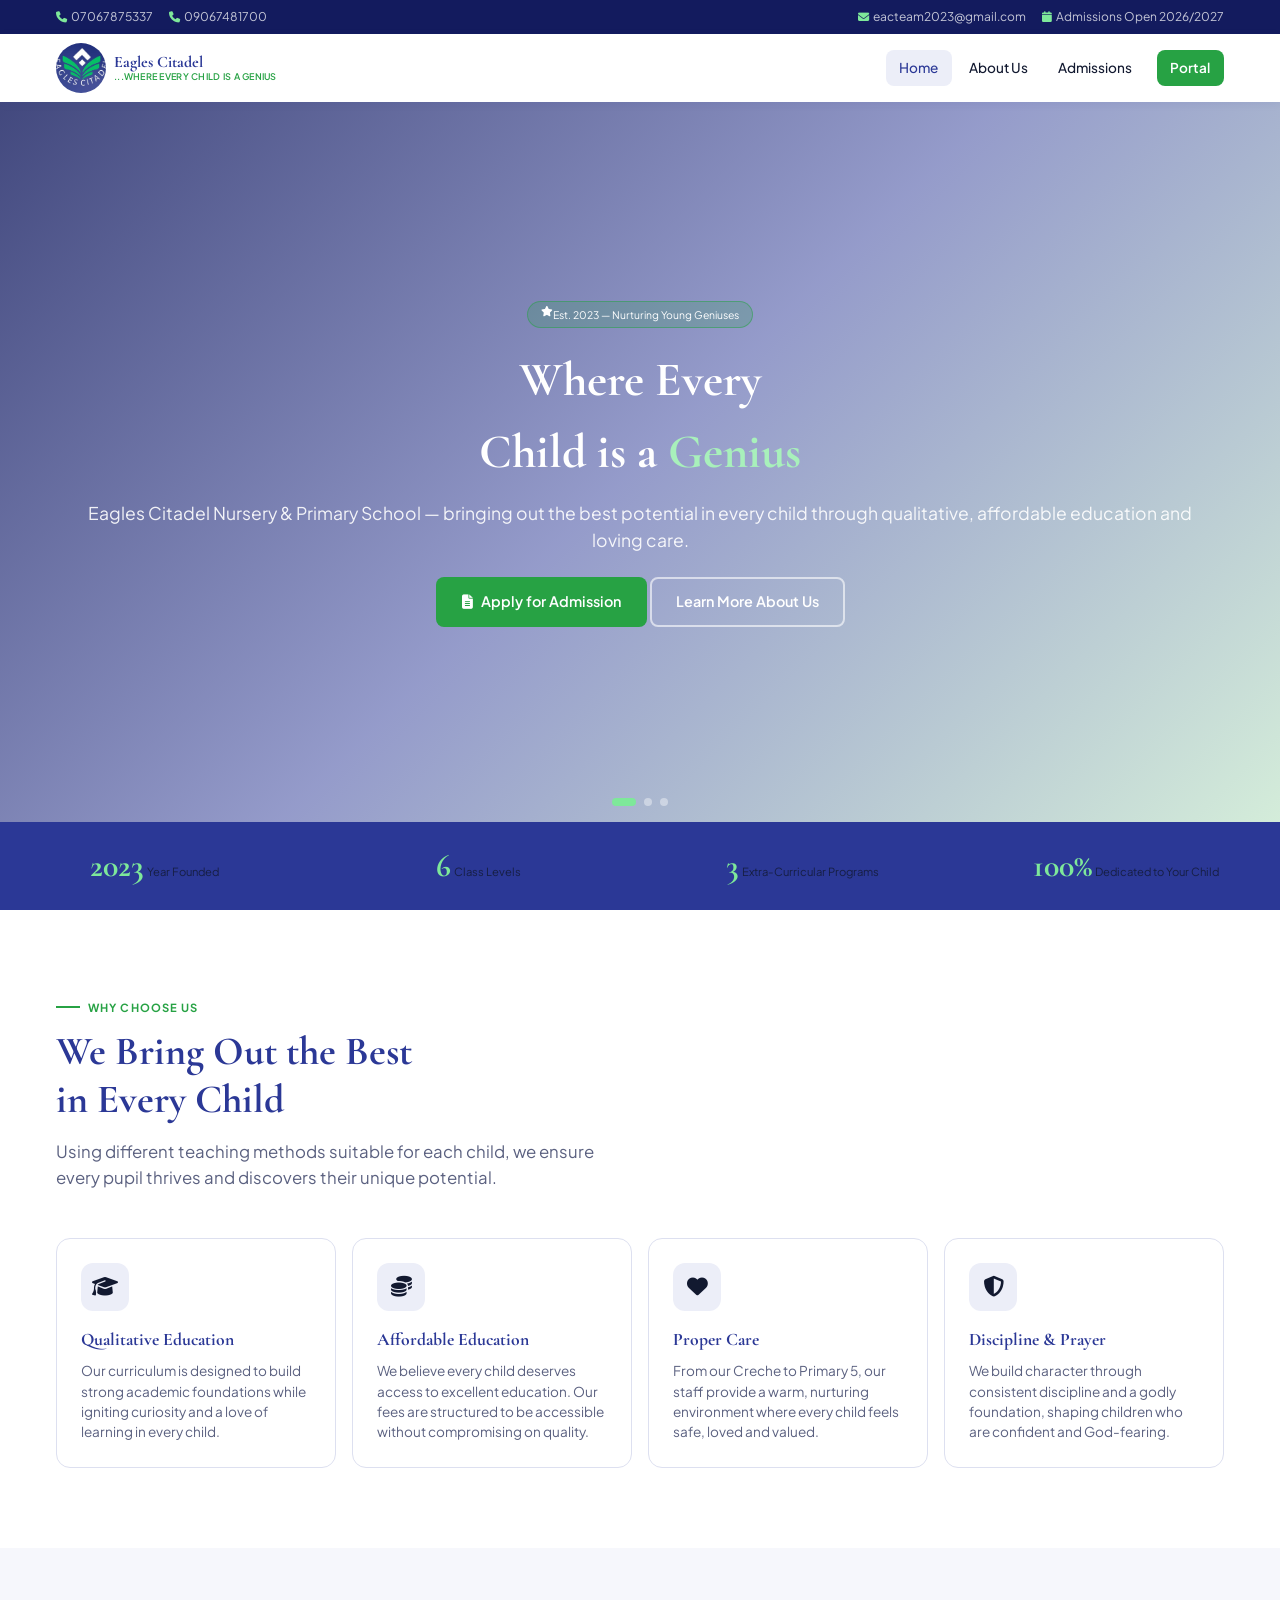
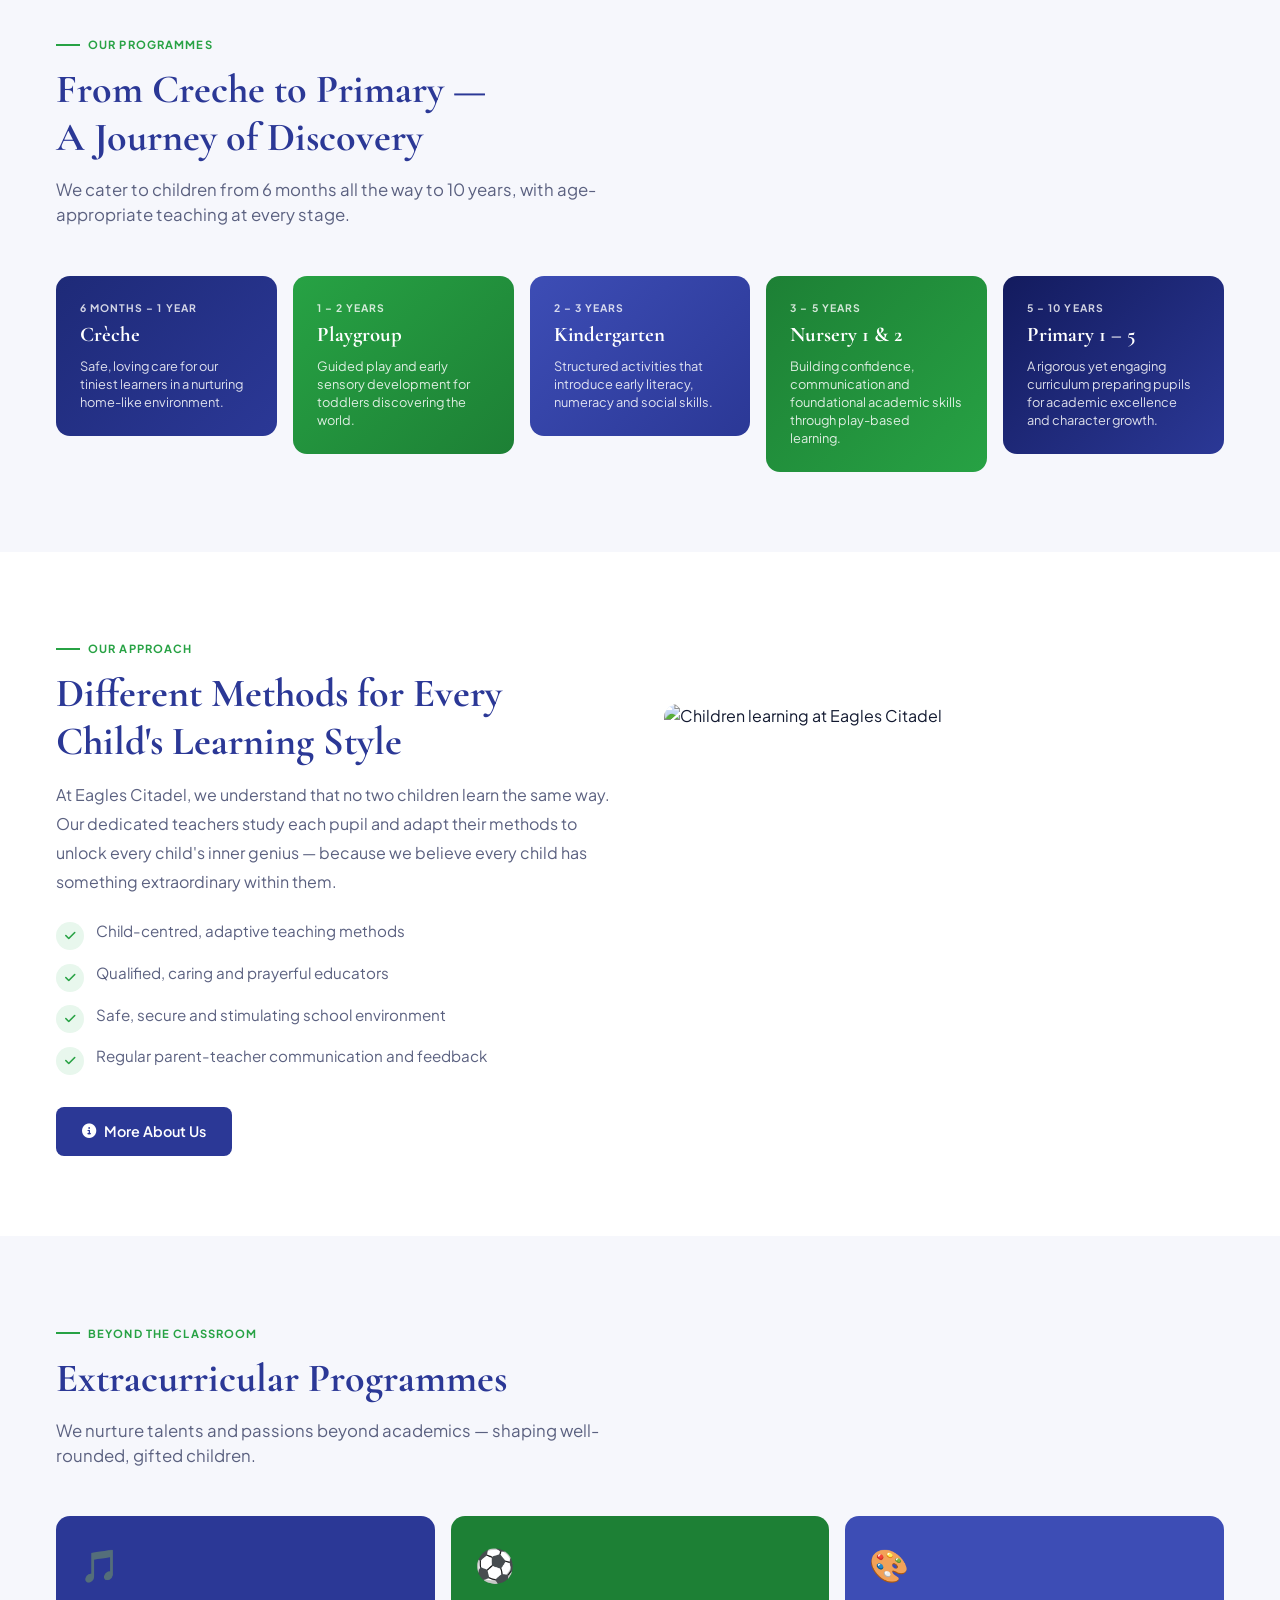
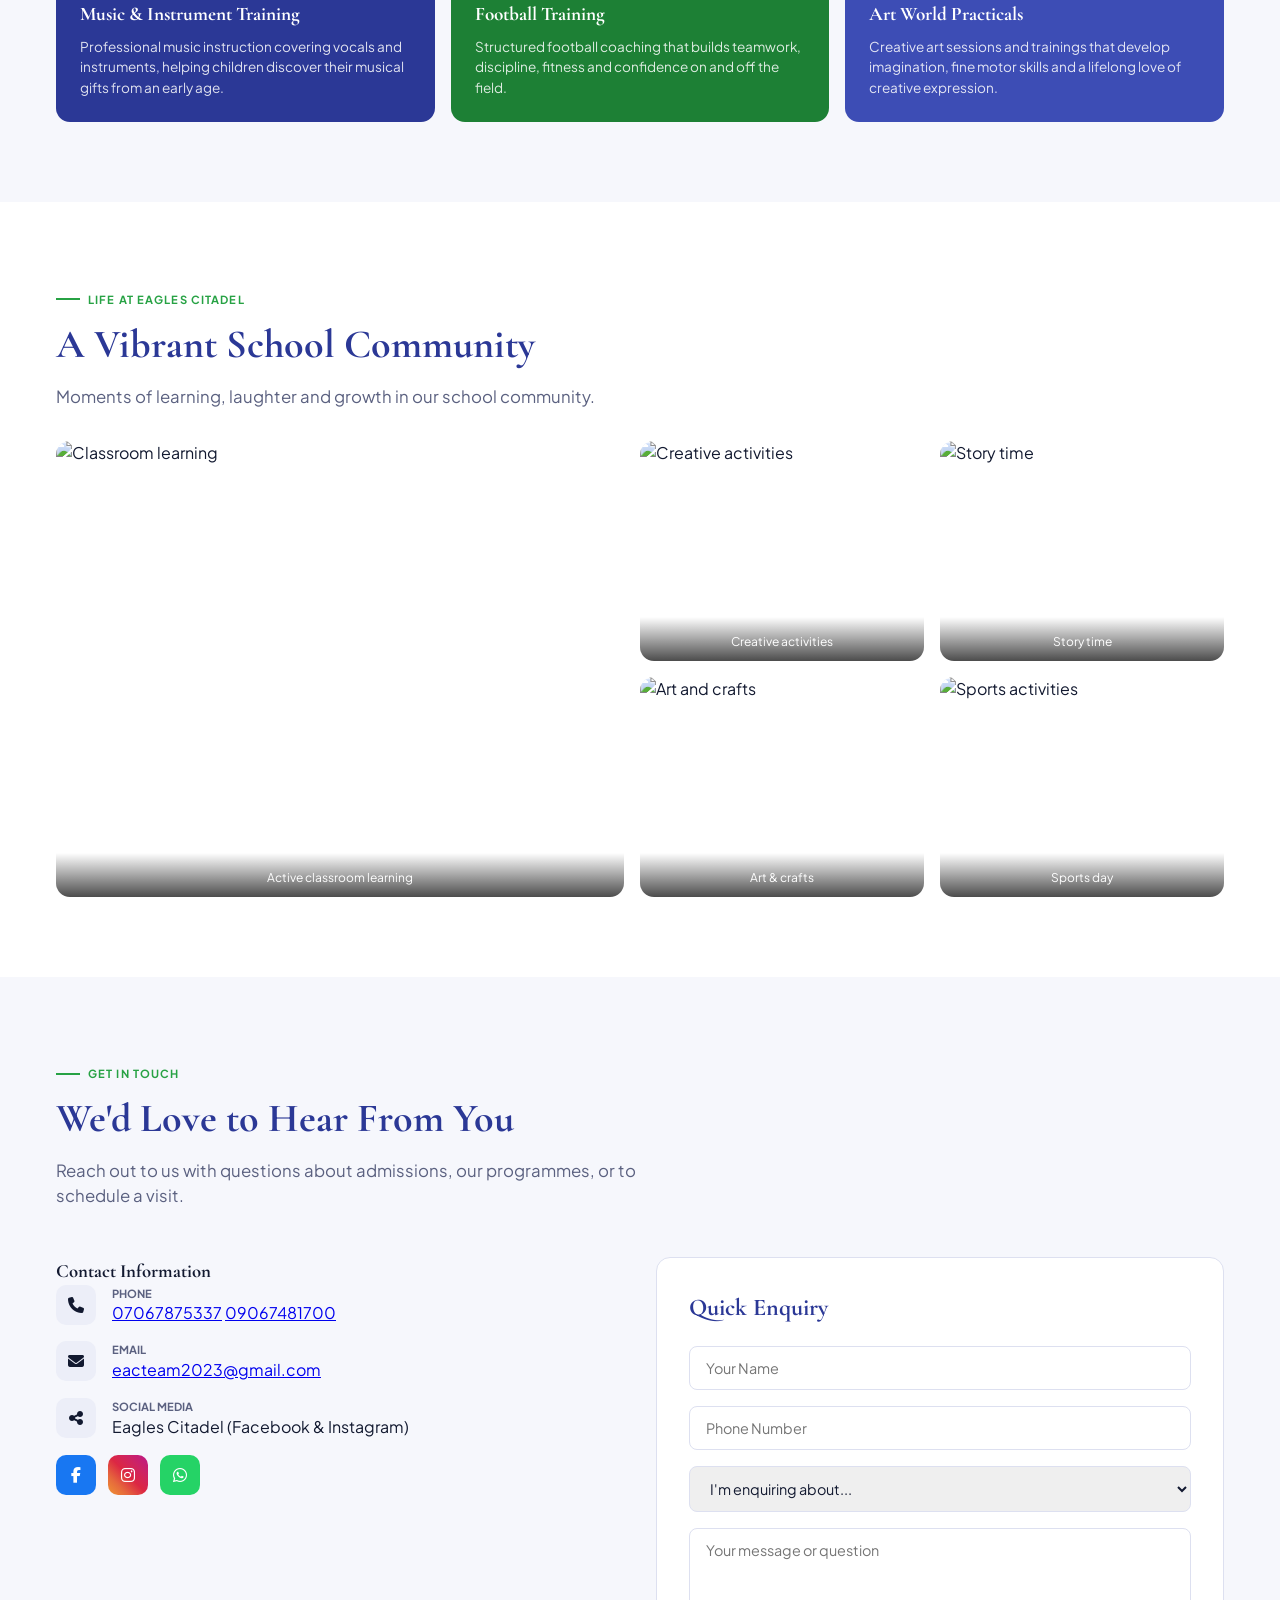
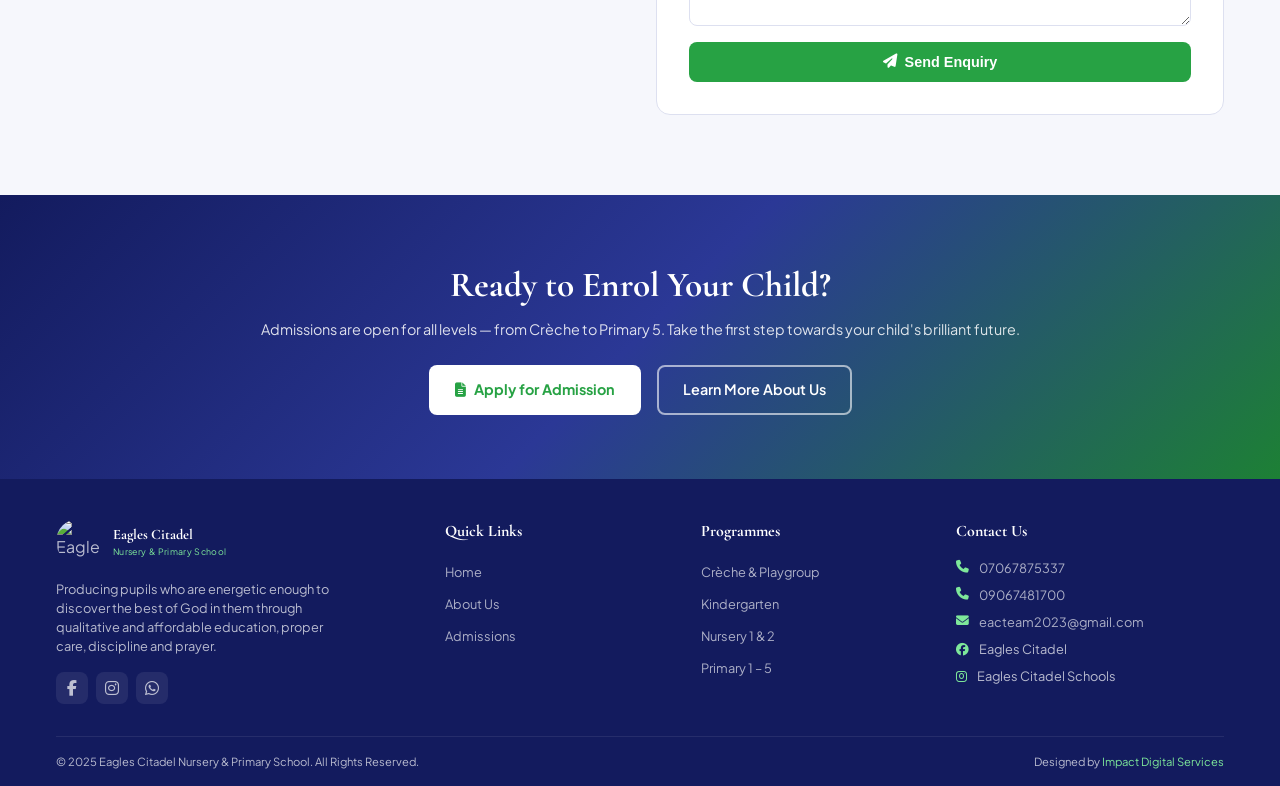
==== commit cccb8abc: "favicon and seo added" ====
--- a/index.html
+++ b/index.html
@@ -3,29 +3,163 @@
 
 <head>
     <meta charset="UTF-8">
-    <meta name="viewport" content="width=device-width, initial-scale=1.0">
-    <title>Eagles Citadel Nursery & Primary School | ...where every child is a genius</title>
+    <meta name="viewport" content="width=device-width, initial-scale=1.0, viewport-fit=cover">
+
+    <!-- Title & Description -->
+    <title>Eagles Citadel Nursery & Primary School | Where Every Child is a Genius</title>
     <meta name="description"
-        content="Eagles Citadel Nursery and Primary School — where every child is a genius. Qualitative, affordable education with proper care and discipline. Creche through Primary 5.">
+        content="Eagles Citadel Nursery and Primary School offers quality, affordable education from Crèche to Primary 5. Where every child is a genius. Enroll your child today!">
     <meta name="keywords"
-        content="Eagles Citadel, nursery school, primary school, creche, playgroup, kindergarten, affordable education Nigeria">
+        content="Eagles Citadel, nursery school, primary school Nigeria, affordable education, creche, playgroup, kindergarten, best school in Nigeria, child genius">
+    <meta name="author" content="Eagles Citadel Nursery & Primary School">
     <meta name="robots" content="index, follow">
+    <meta name="googlebot" content="index, follow">
+
+    <!-- Favicon -->
+    <link rel="icon" type="image/x-icon" href="favicon/favicon.ico">
+    <link rel="icon" type="image/png" sizes="16x16" href="favicon/favicon-16x16.png">
+    <link rel="icon" type="image/png" sizes="32x32" href="favicon/favicon-32x32.png">
+    <link rel="apple-touch-icon" sizes="180x180" href="favicon/apple-touch-icon.png">
+    <link rel="manifest" href="site.webmanifest">
+    <meta name="theme-color" content="#2B3896">
+
+    <!-- Open Graph / Facebook -->
     <meta property="og:type" content="website">
+    <meta property="og:url" content="https://eaglescitadel.acad.com.ng/">
     <meta property="og:title" content="Eagles Citadel Nursery & Primary School">
     <meta property="og:description"
-        content="...where every child is a genius. Qualitative and affordable education from Creche to Primary 5.">
-
+        content="Where every child is a genius. Quality, affordable education from Crèche to Primary 5.">
+    <meta property="og:image" content="https://eaglescitadel.acad.com.ng/images/og-image.jpg">
+    <meta property="og:image:width" content="1200">
+    <meta property="og:image:height" content="630">
+    <meta property="og:locale" content="en_NG">
+    <meta property="og:site_name" content="Eagles Citadel Nursery & Primary School">
+
+    <!-- Twitter Card -->
+    <meta name="twitter:card" content="summary_large_image">
+    <meta name="twitter:title" content="Eagles Citadel Nursery & Primary School">
+    <meta name="twitter:description"
+        content="Where every child is a genius. Quality, affordable education from Crèche to Primary 5.">
+    <meta name="twitter:image" content="https://eaglescitadel.acad.com.ng/images/twitter-image.jpg">
+
+    <!-- Canonical URL -->
+    <link rel="canonical" href="https://eaglescitadel.acad.com.ng/">
+
+    <!-- Alternate languages (if applicable) -->
+    <link rel="alternate" hreflang="en" href="https://eaglescitadel.acad.com.ng/">
+
+    <!-- Preconnect for performance -->
+    <link rel="preconnect" href="https://fonts.googleapis.com">
+    <link rel="preconnect" href="https://fonts.gstatic.com" crossorigin>
+    <link rel="preconnect" href="https://cdnjs.cloudflare.com">
+
+    <!-- Structured Data / Schema.org -->
     <script type="application/ld+json">
     {
-      "@context": "https://schema.org",
-      "@type": "School",
-      "name": "Eagles Citadel Nursery and Primary School",
-      "description": "Where every child is a genius. Qualitative and affordable education from Creche to Primary 5.",
-      "foundingDate": "2023",
-      "telephone": ["+2347067875337", "+2349067481700"],
-      "email": "eacteam2023@gmail.com"
+        "@context": "https://schema.org",
+        "@type": "EducationalOrganization",
+        "name": "Eagles Citadel Nursery and Primary School",
+        "alternateName": "Eagles Citadel Schools",
+        "description": "Where every child is a genius. Qualitative and affordable education from Creche to Primary 5.",
+        "url": "https://eaglescitadel.acad.com.ng/",
+        "logo": "https://eaglescitadel.acad.com.ng/logo.png",
+        "image": "https://eaglescitadel.acad.com.ng/images/school-building.jpg",
+        "foundingDate": "2023",
+        "foundingLocation": "Nigeria",
+        "address": {
+            "@type": "PostalAddress",
+            "addressCountry": "NG"
+        },
+        "contactPoint": {
+            "@type": "ContactPoint",
+            "telephone": "+2347067875337",
+            "contactType": "admissions",
+            "availableLanguage": ["English"]
+        },
+        "telephone": ["+2347067875337", "+2349067481700"],
+        "email": "eacteam2023@gmail.com",
+        "sameAs": [
+            "https://facebook.com/eaglescitadel",
+            "https://instagram.com/eaglescitadelschools"
+        ],
+        "hasOfferCatalog": {
+            "@type": "OfferCatalog",
+            "name": "Educational Programs",
+            "itemListElement": [
+                {
+                    "@type": "Offer",
+                    "itemOffered": {
+                        "@type": "Course",
+                        "name": "Crèche",
+                        "description": "For children 6 months to 1 year"
+                    }
+                },
+                {
+                    "@type": "Offer",
+                    "itemOffered": {
+                        "@type": "Course",
+                        "name": "Playgroup",
+                        "description": "For children 1-2 years"
+                    }
+                },
+                {
+                    "@type": "Offer",
+                    "itemOffered": {
+                        "@type": "Course",
+                        "name": "Kindergarten",
+                        "description": "For children 2-3 years"
+                    }
+                },
+                {
+                    "@type": "Offer",
+                    "itemOffered": {
+                        "@type": "Course",
+                        "name": "Nursery 1 & 2",
+                        "description": "For children 3-5 years"
+                    }
+                },
+                {
+                    "@type": "Offer",
+                    "itemOffered": {
+                        "@type": "Course",
+                        "name": "Primary 1-5",
+                        "description": "For children 5-10 years"
+                    }
+                }
+            ]
+        }
     }
-<link rel="stylesheet" href="style.css">    
+    </script>
+
+    <!-- Local Business Schema -->
+    <script type="application/ld+json">
+    {
+        "@context": "https://schema.org",
+        "@type": "LocalBusiness",
+        "name": "Eagles Citadel Nursery and Primary School",
+        "image": "https://eaglescitadel.acad.com.ng/logo.png",
+        "priceRange": "₦",
+        "telephone": "+2347067875337",
+        "email": "eacteam2023@gmail.com",
+        "address": {
+            "@type": "PostalAddress",
+            "addressCountry": "NG"
+        }
+    }
+    </script>
+
+    <!-- Fonts & Styles -->
+    <link
+        href="https://fonts.googleapis.com/css2?family=Cormorant+Garamond:wght@400;600;700;800&family=Plus+Jakarta+Sans:wght@300;400;500;600;700&display=swap"
+        rel="stylesheet">
+    <link rel="stylesheet" href="https://cdnjs.cloudflare.com/ajax/libs/font-awesome/6.4.0/css/all.min.css">
+    <link rel="stylesheet" href="style.css">
+
+    <!-- Verification (add when you have them) -->
+    <meta name="google-site-verification" content="YOUR_GOOGLE_VERIFICATION_CODE">
+    <meta name="facebook-domain-verification" content="YOUR_FACEBOOK_VERIFICATION_CODE">
+
+
 </head>
 
 <body>
@@ -38,8 +172,8 @@
                 <span><i class="fas fa-phone"></i><a href="tel:09067481700">09067481700</a></span>
             </div>
             <div class="topbar-right">
-                <span><i class="fas fa-envelope"></i><a href="mailto:eacteam2023@gmail.com">eacteam2023@gmail.com</a> |
-                    <a href="mailto:eacteam2023@gmail.com">eacteam2023@gmail.com</a></span>
+                <span><i class="fas fa-envelope"></i><a
+                        href="mailto:eacteam2023@gmail.com">eacteam2023@gmail.com</a></span>
                 <span><i class="fas fa-calendar"></i>Admissions Open 2026/2027</span>
             </div>
         </div>
@@ -510,6 +644,6 @@
         }, { threshold: 0.1 });
         document.querySelectorAll('.reveal').forEach(el => observer.observe(el));
     </script>
-    </body>
+</body>
 
 </html>
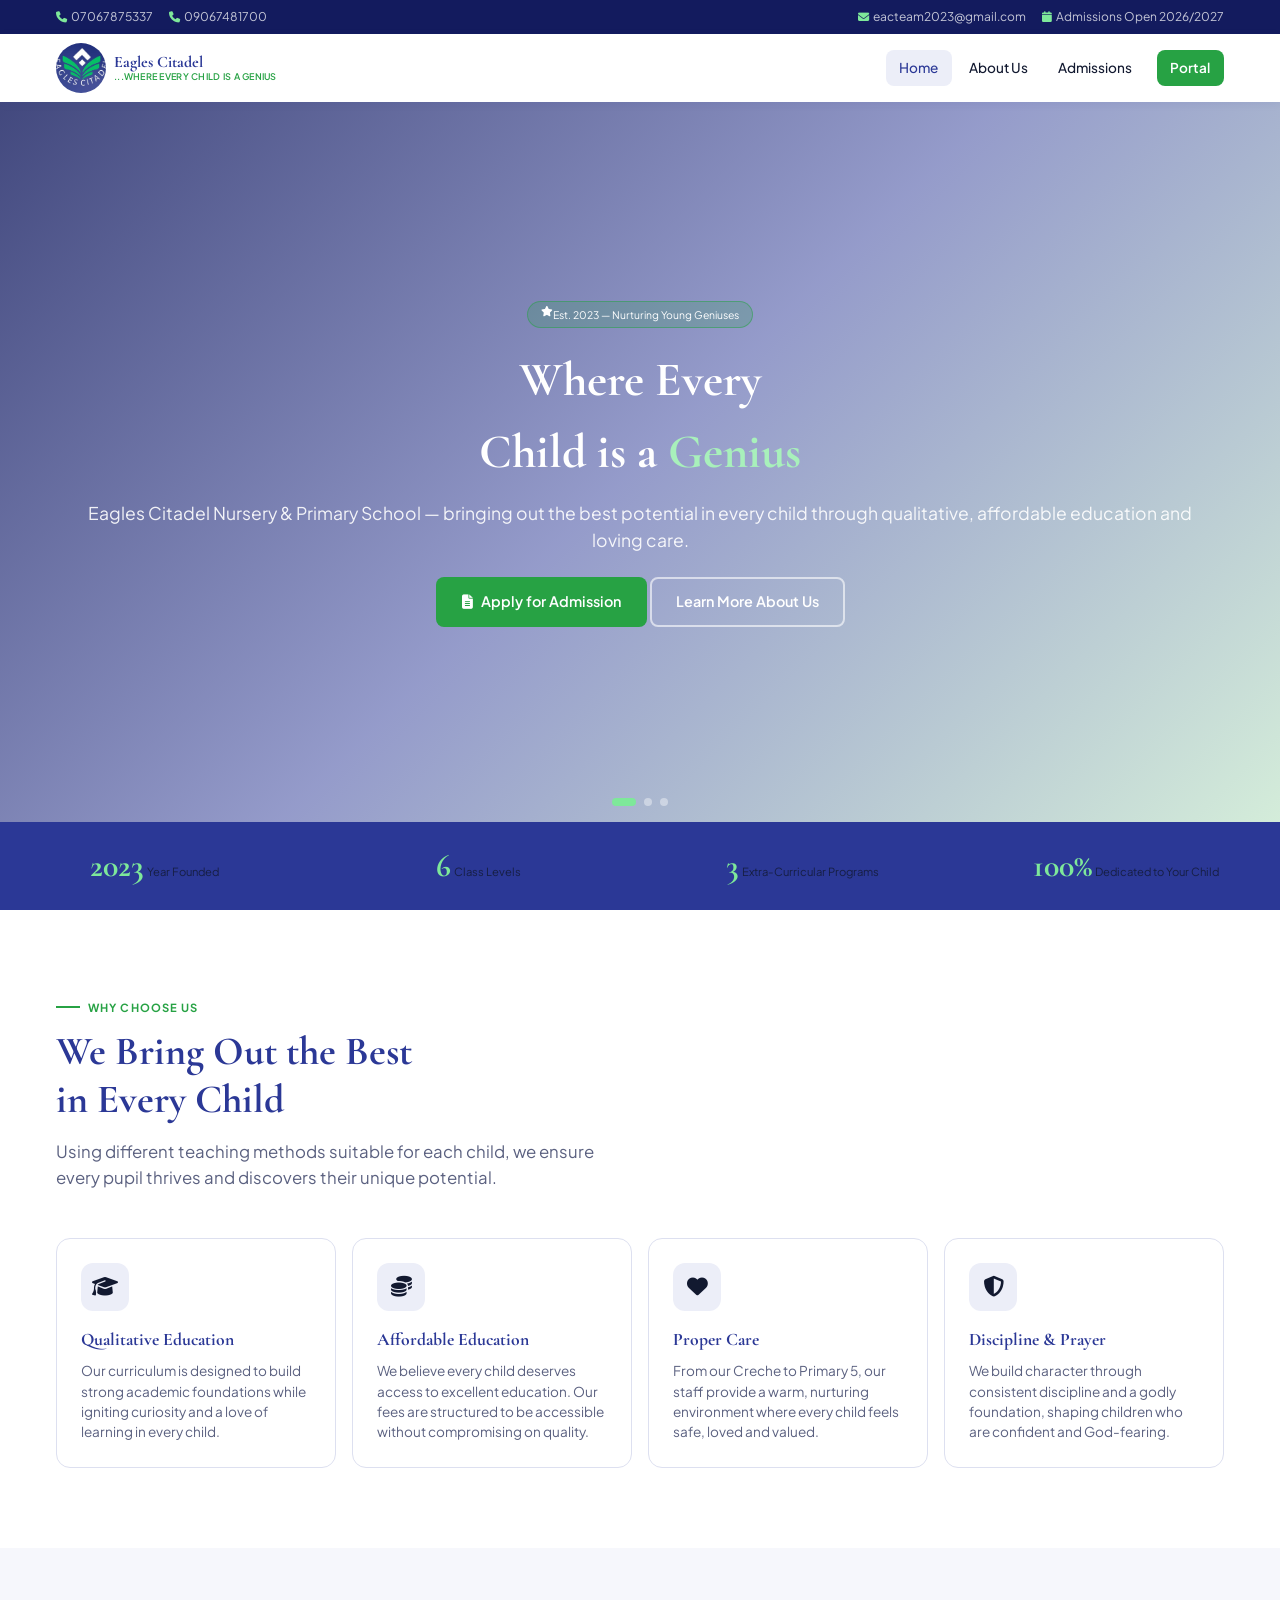
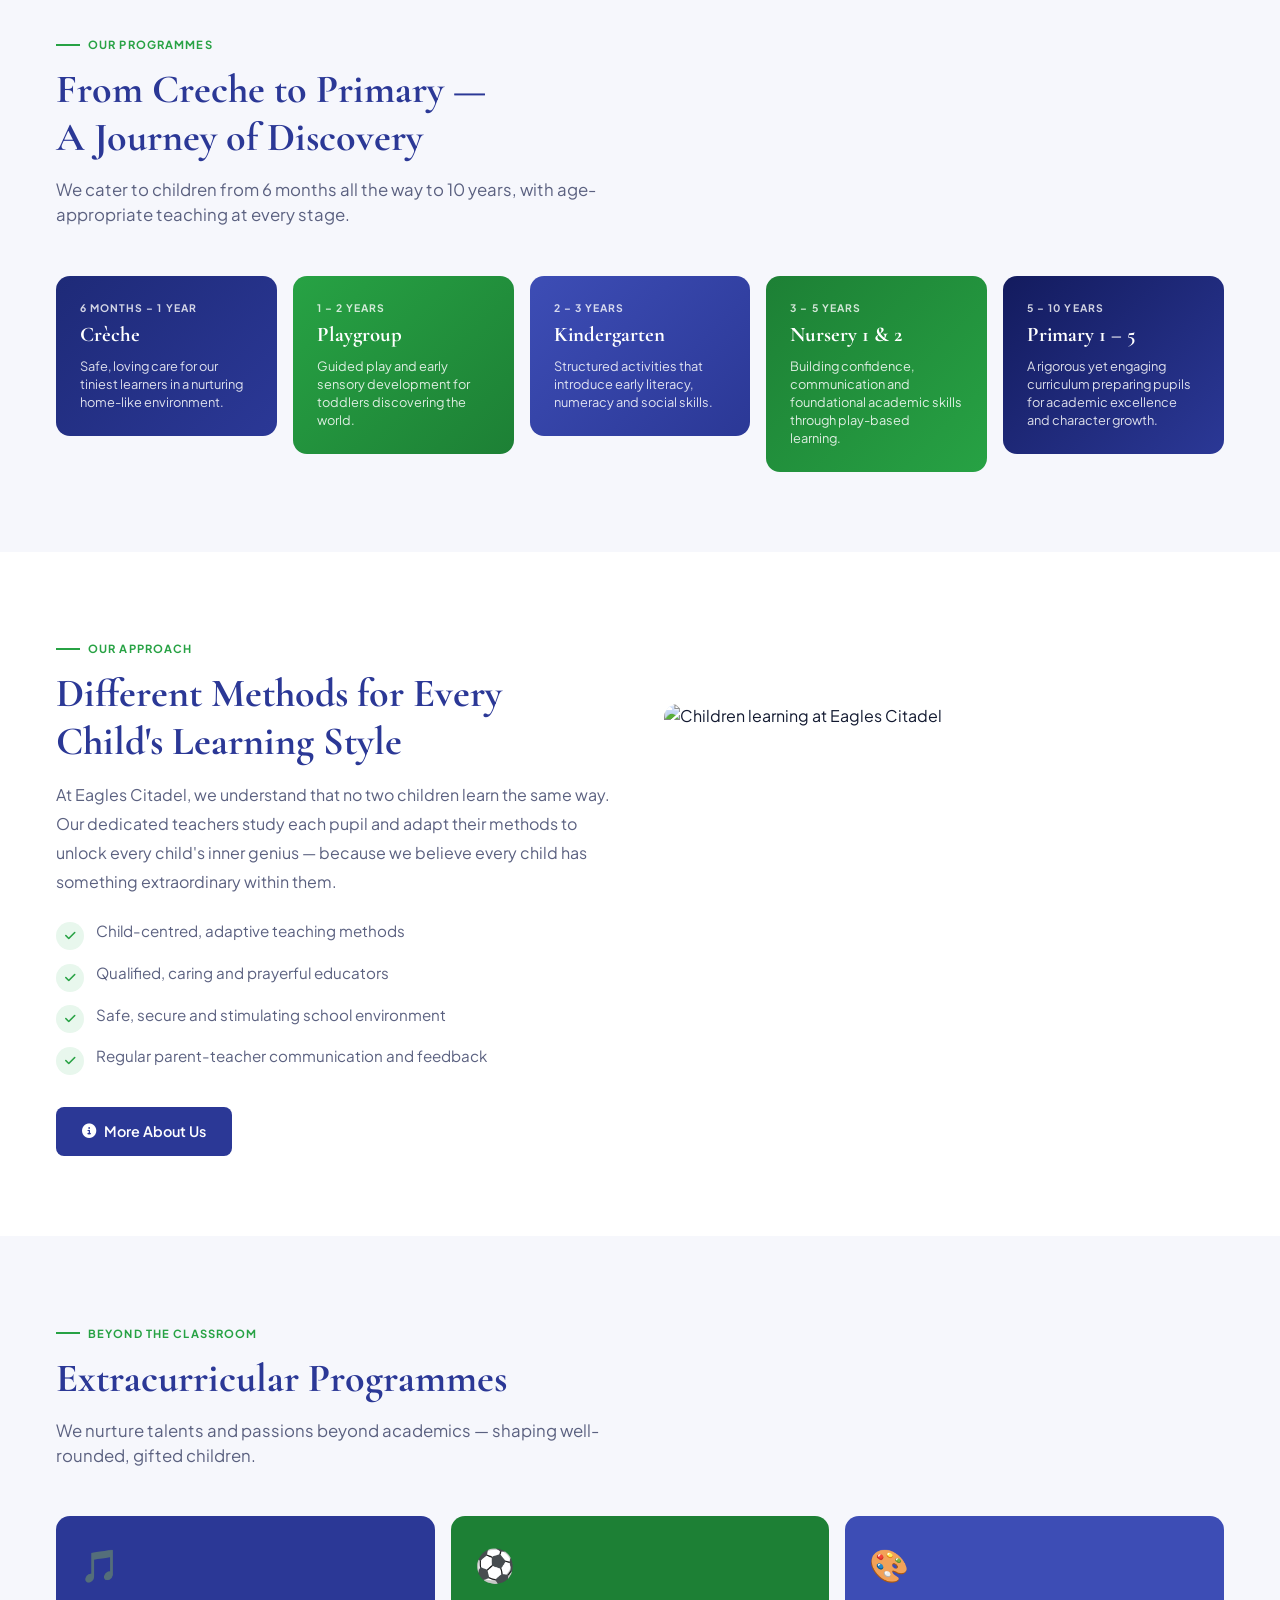
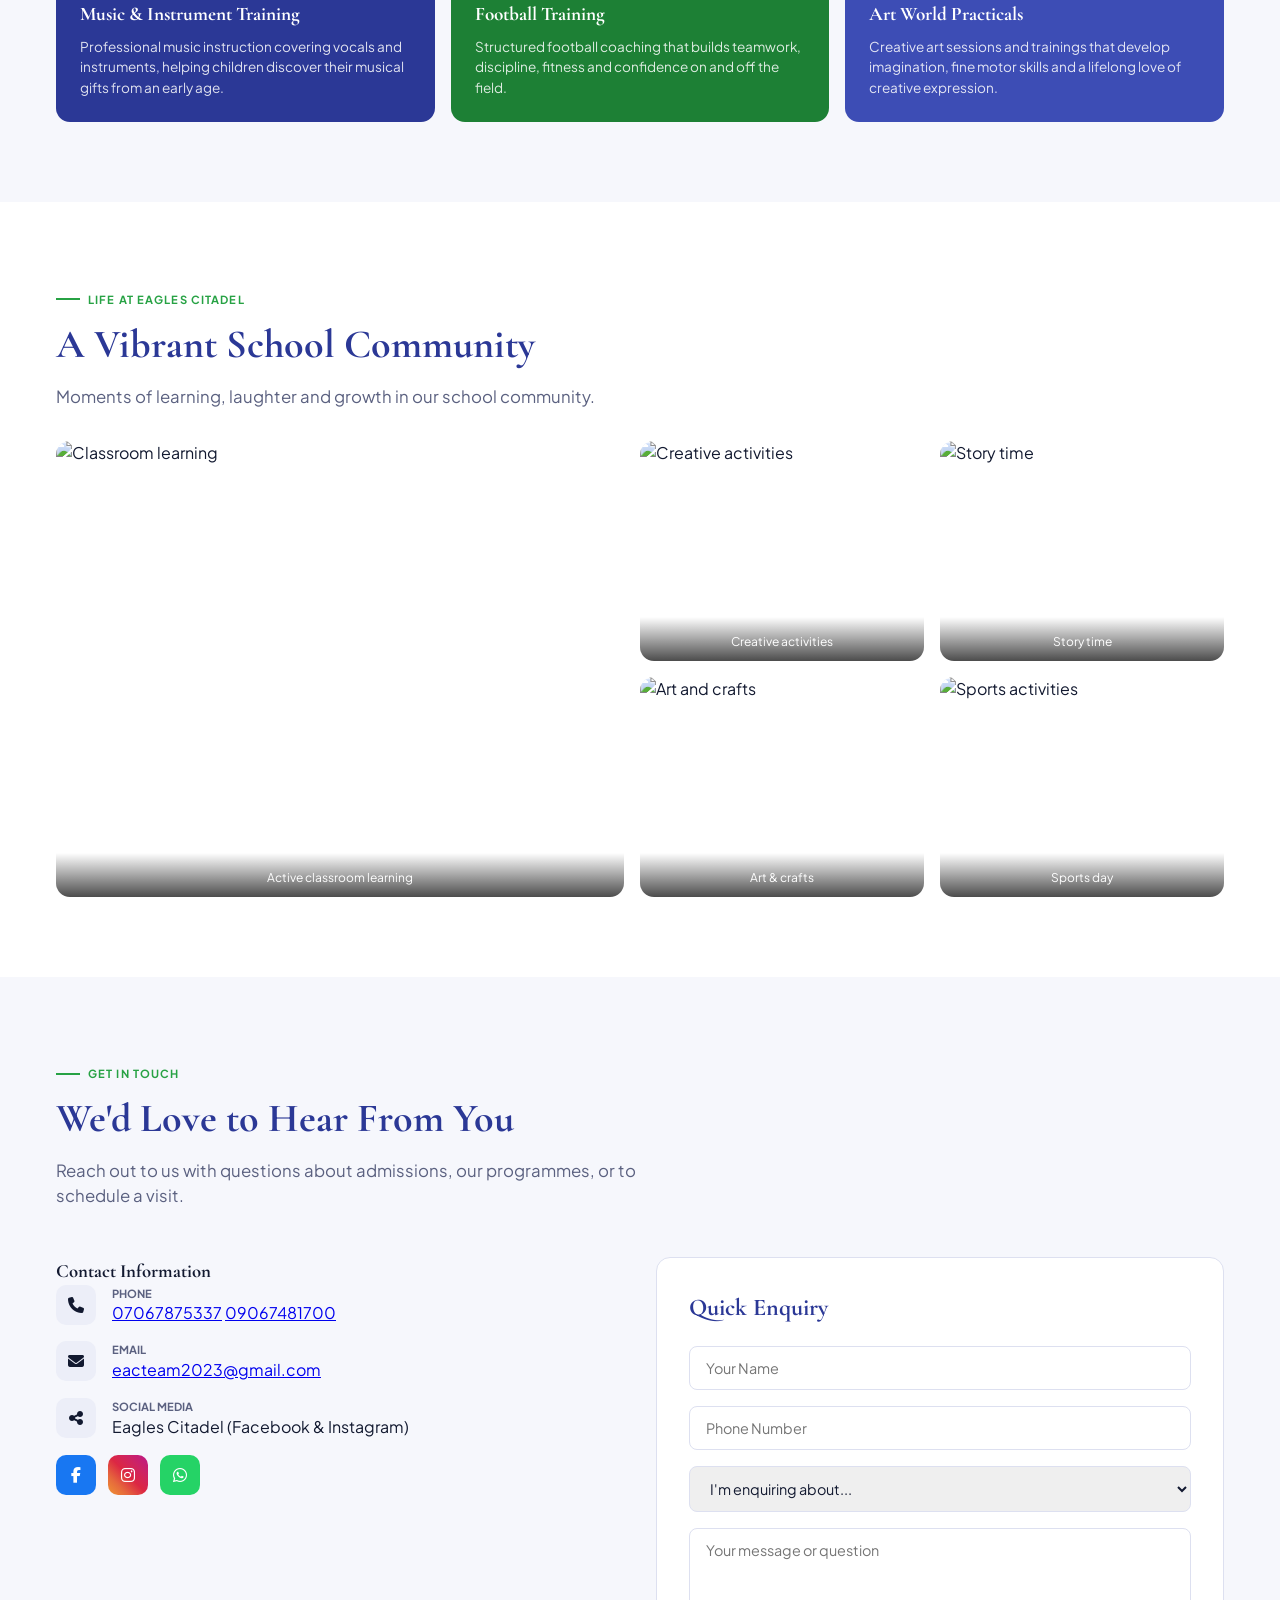
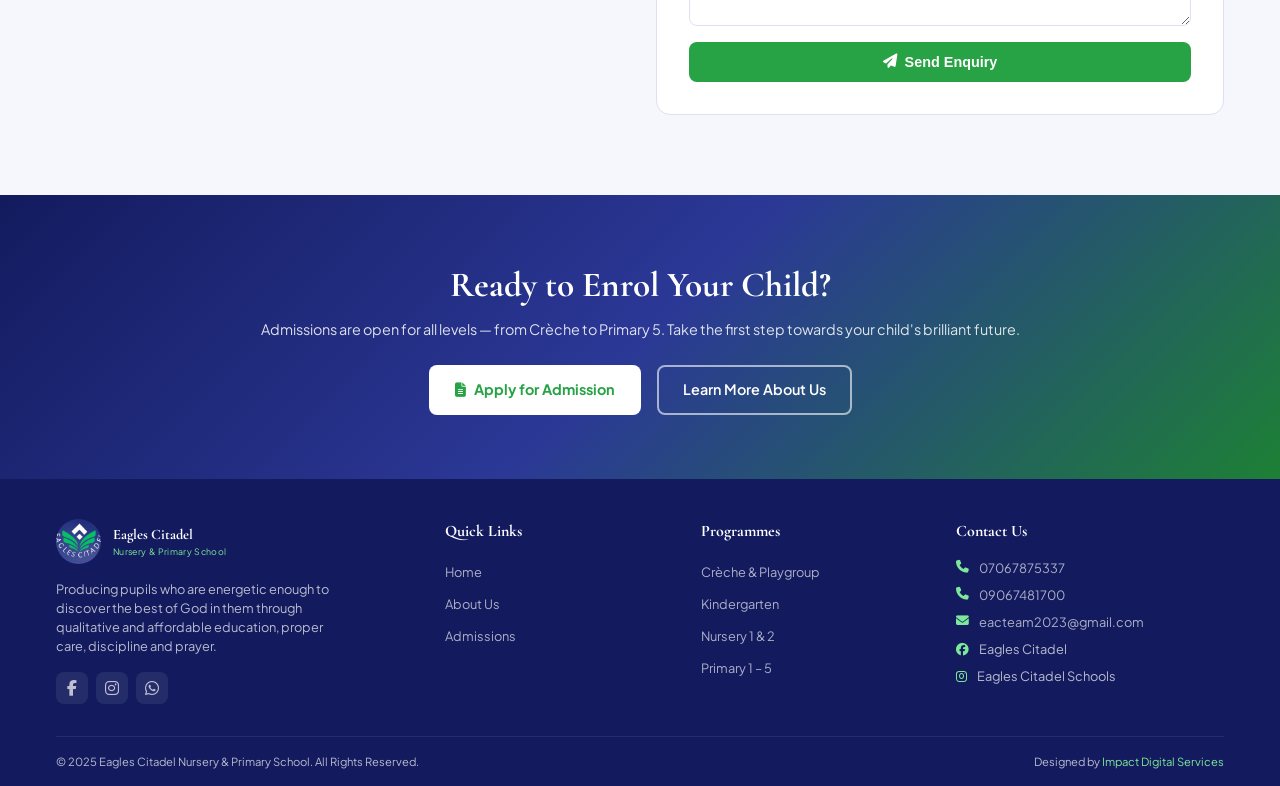
==== commit 6a52f89f: "footer logo added" ====
--- a/index.html
+++ b/index.html
@@ -557,7 +557,7 @@
             <div class="footer-grid">
                 <div>
                     <div class="footer-logo">
-                        <img src="logo.jpeg" alt="Eagles Citadel Logo">
+                        <img src="logo.png" alt="Eagles Citadel Logo">
                         <div>
                             <div class="footer-logo-name">Eagles Citadel</div>
                             <div class="footer-motto">Nursery &amp; Primary School</div>
